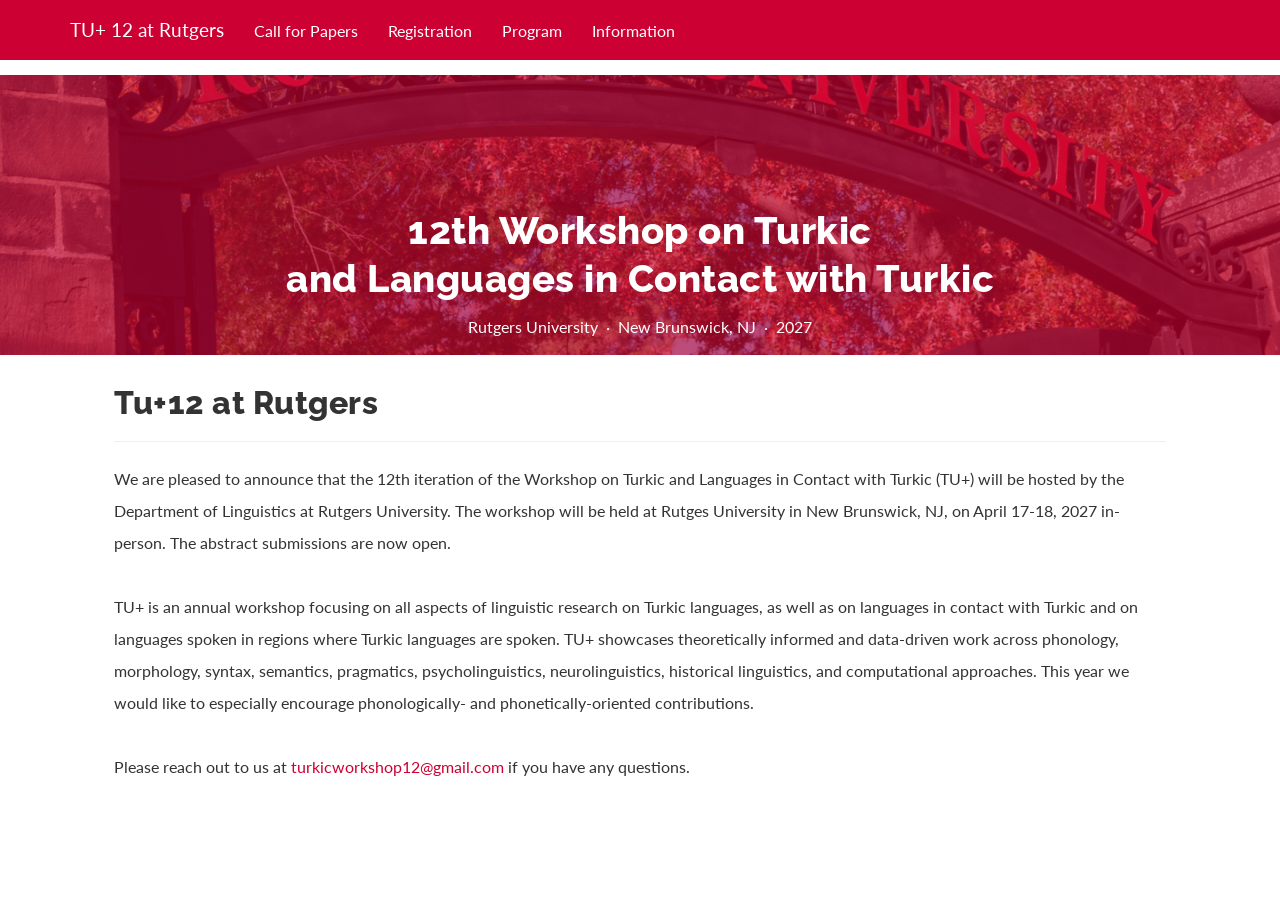
==== index.html @ 550dd897 "update" ====
<!DOCTYPE html>

<html>

<head>

<meta charset="utf-8" />
<meta name="generator" content="pandoc" />
<meta http-equiv="X-UA-Compatible" content="IE=EDGE" />




<title>Tu+12 at Rutgers</title>

<script src="site_libs/header-attrs-2.30/header-attrs.js"></script>
<script src="site_libs/jquery-3.6.0/jquery-3.6.0.min.js"></script>
<meta name="viewport" content="width=device-width, initial-scale=1" />
<link href="site_libs/bootstrap-3.3.5/css/flatly.min.css" rel="stylesheet" />
<script src="site_libs/bootstrap-3.3.5/js/bootstrap.min.js"></script>
<script src="site_libs/bootstrap-3.3.5/shim/html5shiv.min.js"></script>
<script src="site_libs/bootstrap-3.3.5/shim/respond.min.js"></script>
<style>h1 {font-size: 34px;}
       h1.title {font-size: 38px;}
       h2 {font-size: 30px;}
       h3 {font-size: 24px;}
       h4 {font-size: 18px;}
       h5 {font-size: 16px;}
       h6 {font-size: 12px;}
       code {color: inherit; background-color: rgba(0, 0, 0, 0.04);}
       pre:not([class]) { background-color: white }</style>
<script src="site_libs/navigation-1.1/tabsets.js"></script>
<link href="site_libs/highlightjs-9.12.0/default.css" rel="stylesheet" />
<script src="site_libs/highlightjs-9.12.0/highlight.js"></script>

<style type="text/css">
  code{white-space: pre-wrap;}
  span.smallcaps{font-variant: small-caps;}
  span.underline{text-decoration: underline;}
  div.column{display: inline-block; vertical-align: top; width: 50%;}
  div.hanging-indent{margin-left: 1.5em; text-indent: -1.5em;}
  ul.task-list{list-style: none;}
    </style>

<style type="text/css">code{white-space: pre;}</style>
<script type="text/javascript">
if (window.hljs) {
  hljs.configure({languages: []});
  hljs.initHighlightingOnLoad();
  if (document.readyState && document.readyState === "complete") {
    window.setTimeout(function() { hljs.initHighlighting(); }, 0);
  }
}
</script>






<link rel="stylesheet" href="style.css" type="text/css" />



<style type = "text/css">
.main-container {
  max-width: 940px;
  margin-left: auto;
  margin-right: auto;
}
img {
  max-width:100%;
}
.tabbed-pane {
  padding-top: 12px;
}
.html-widget {
  margin-bottom: 20px;
}
button.code-folding-btn:focus {
  outline: none;
}
summary {
  display: list-item;
}
details > summary > p:only-child {
  display: inline;
}
pre code {
  padding: 0;
}
</style>


<style type="text/css">
.dropdown-submenu {
  position: relative;
}
.dropdown-submenu>.dropdown-menu {
  top: 0;
  left: 100%;
  margin-top: -6px;
  margin-left: -1px;
  border-radius: 0 6px 6px 6px;
}
.dropdown-submenu:hover>.dropdown-menu {
  display: block;
}
.dropdown-submenu>a:after {
  display: block;
  content: " ";
  float: right;
  width: 0;
  height: 0;
  border-color: transparent;
  border-style: solid;
  border-width: 5px 0 5px 5px;
  border-left-color: #cccccc;
  margin-top: 5px;
  margin-right: -10px;
}
.dropdown-submenu:hover>a:after {
  border-left-color: #adb5bd;
}
.dropdown-submenu.pull-left {
  float: none;
}
.dropdown-submenu.pull-left>.dropdown-menu {
  left: -100%;
  margin-left: 10px;
  border-radius: 6px 0 6px 6px;
}
</style>

<script type="text/javascript">
// manage active state of menu based on current page
$(document).ready(function () {
  // active menu anchor
  href = window.location.pathname
  href = href.substr(href.lastIndexOf('/') + 1)
  if (href === "")
    href = "index.html";
  var menuAnchor = $('a[href="' + href + '"]');

  // mark the anchor link active (and if it's in a dropdown, also mark that active)
  var dropdown = menuAnchor.closest('li.dropdown');
  if (window.bootstrap) { // Bootstrap 4+
    menuAnchor.addClass('active');
    dropdown.find('> .dropdown-toggle').addClass('active');
  } else { // Bootstrap 3
    menuAnchor.parent().addClass('active');
    dropdown.addClass('active');
  }

  // Navbar adjustments
  var navHeight = $(".navbar").first().height() + 15;
  var style = document.createElement('style');
  var pt = "padding-top: " + navHeight + "px; ";
  var mt = "margin-top: -" + navHeight + "px; ";
  var css = "";
  // offset scroll position for anchor links (for fixed navbar)
  for (var i = 1; i <= 6; i++) {
    css += ".section h" + i + "{ " + pt + mt + "}\n";
  }
  style.innerHTML = "body {" + pt + "padding-bottom: 40px; }\n" + css;
  document.head.appendChild(style);
});
</script>

<!-- tabsets -->

<style type="text/css">
.tabset-dropdown > .nav-tabs {
  display: inline-table;
  max-height: 500px;
  min-height: 44px;
  overflow-y: auto;
  border: 1px solid #ddd;
  border-radius: 4px;
}

.tabset-dropdown > .nav-tabs > li.active:before, .tabset-dropdown > .nav-tabs.nav-tabs-open:before {
  content: "\e259";
  font-family: 'Glyphicons Halflings';
  display: inline-block;
  padding: 10px;
  border-right: 1px solid #ddd;
}

.tabset-dropdown > .nav-tabs.nav-tabs-open > li.active:before {
  content: "\e258";
  font-family: 'Glyphicons Halflings';
  border: none;
}

.tabset-dropdown > .nav-tabs > li.active {
  display: block;
}

.tabset-dropdown > .nav-tabs > li > a,
.tabset-dropdown > .nav-tabs > li > a:focus,
.tabset-dropdown > .nav-tabs > li > a:hover {
  border: none;
  display: inline-block;
  border-radius: 4px;
  background-color: transparent;
}

.tabset-dropdown > .nav-tabs.nav-tabs-open > li {
  display: block;
  float: none;
}

.tabset-dropdown > .nav-tabs > li {
  display: none;
}
</style>

<!-- code folding -->




</head>

<body>


<div class="container-fluid main-container">




<div class="navbar navbar-default  navbar-fixed-top" role="navigation">
  <div class="container">
    <div class="navbar-header">
      <button type="button" class="navbar-toggle collapsed" data-toggle="collapse" data-bs-toggle="collapse" data-target="#navbar" data-bs-target="#navbar">
        <span class="icon-bar"></span>
        <span class="icon-bar"></span>
        <span class="icon-bar"></span>
      </button>
      <a class="navbar-brand" href="index.html">TU+ 12 at Rutgers</a>
    </div>
    <div id="navbar" class="navbar-collapse collapse">
      <ul class="nav navbar-nav">
        <li>
  <a href="callforpapers.html">Call for Papers</a>
</li>
<li>
  <a href="registration.html">Registration</a>
</li>
<li>
  <a href="program.html">Program</a>
</li>
<li>
  <a href="information.html">Information</a>
</li>
      </ul>
      <ul class="nav navbar-nav navbar-right">
        
      </ul>
    </div><!--/.nav-collapse -->
  </div><!--/.container -->
</div><!--/.navbar -->
<header class="site-banner" role="banner">
  <h1>12th Workshop on Turkic<br>and Languages in Contact with Turkic</h1>
  <p>Rutgers University &nbsp;·&nbsp; New Brunswick, NJ &nbsp;·&nbsp; 2027</p>
</header>

<div id="header">



<h1 class="title toc-ignore">Tu+12 at Rutgers</h1>

</div>


<hr />
<p>We are pleased to announce that the 12th iteration of the Workshop on
Turkic and Languages in Contact with Turkic (TU+) will be hosted by the
Department of Linguistics at Rutgers University. The workshop will be
held at Rutges University in New Brunswick, NJ, on April 17-18, 2027
in-person. The abstract submissions are now open.<br><br> TU+ is an
annual workshop focusing on all aspects of linguistic research on Turkic
languages, as well as on languages in contact with Turkic and on
languages spoken in regions where Turkic languages are spoken. TU+
showcases theoretically informed and data-driven work across phonology,
morphology, syntax, semantics, pragmatics, psycholinguistics,
neurolinguistics, historical linguistics, and computational approaches.
This year we would like to especially encourage phonologically- and
phonetically-oriented contributions.<br><br> Please reach out to us at
<a
href="mailto:turkicworkshop12@gmail.com">turkicworkshop12@gmail.com</a>
if you have any questions.<br></p>




</div>

<script>

// add bootstrap table styles to pandoc tables
function bootstrapStylePandocTables() {
  $('tr.odd').parent('tbody').parent('table').addClass('table table-condensed');
}
$(document).ready(function () {
  bootstrapStylePandocTables();
});


</script>

<!-- tabsets -->

<script>
$(document).ready(function () {
  window.buildTabsets("TOC");
});

$(document).ready(function () {
  $('.tabset-dropdown > .nav-tabs > li').click(function () {
    $(this).parent().toggleClass('nav-tabs-open');
  });
});
</script>

<!-- code folding -->


<!-- dynamically load mathjax for compatibility with self-contained -->
<script>
  (function () {
    var script = document.createElement("script");
    script.type = "text/javascript";
    script.src  = "https://mathjax.rstudio.com/latest/MathJax.js?config=TeX-AMS-MML_HTMLorMML";
    document.getElementsByTagName("head")[0].appendChild(script);
  })();
</script>

</body>
</html>
---- site_libs/bootstrap-3.3.5/css/flatly.min.css ----
@font-face {
  font-family: 'Lato';
  font-style: normal;
  font-weight: 400;
  src: url(fonts/Lato.ttf) format('truetype');
}
@font-face {
  font-family: 'Lato';
  font-style: normal;
  font-weight: 700;
  src: url(fonts/LatoBold.ttf) format('truetype');
}
@font-face {
  font-family: 'Lato';
  font-style: italic;
  font-weight: 400;
  src: url(fonts/LatoItalic.ttf) format('truetype');
}

/*!
 * bootswatch v3.3.6
 * Homepage: http://bootswatch.com
 * Copyright 2012-2015 Thomas Park
 * Licensed under MIT
 * Based on Bootstrap
*//*!
 * Bootstrap v3.3.6 (http://getbootstrap.com)
 * Copyright 2011-2015 Twitter, Inc.
 * Licensed under MIT (https://github.com/twbs/bootstrap/blob/master/LICENSE)
 *//*! normalize.css v3.0.3 | MIT License | github.com/necolas/normalize.css */html{font-family:sans-serif;-ms-text-size-adjust:100%;-webkit-text-size-adjust:100%}body{margin:0}article,aside,details,figcaption,figure,footer,header,hgroup,main,menu,nav,section,summary{display:block}audio,canvas,progress,video{display:inline-block;vertical-align:baseline}audio:not([controls]){display:none;height:0}[hidden],template{display:none}a{background-color:transparent}a:active,a:hover{outline:0}abbr[title]{border-bottom:1px dotted}b,strong{font-weight:bold}dfn{font-style:italic}h1{font-size:2em;margin:0.67em 0}mark{background:#ff0;color:#000}small{font-size:80%}sub,sup{font-size:75%;line-height:0;position:relative;vertical-align:baseline}sup{top:-0.5em}sub{bottom:-0.25em}img{border:0}svg:not(:root){overflow:hidden}figure{margin:1em 40px}hr{-webkit-box-sizing:content-box;-moz-box-sizing:content-box;box-sizing:content-box;height:0}pre{overflow:auto}code,kbd,pre,samp{font-family:monospace, monospace;font-size:1em}button,input,optgroup,select,textarea{color:inherit;font:inherit;margin:0}button{overflow:visible}button,select{text-transform:none}button,html input[type="button"],input[type="reset"],input[type="submit"]{-webkit-appearance:button;cursor:pointer}button[disabled],html input[disabled]{cursor:default}button::-moz-focus-inner,input::-moz-focus-inner{border:0;padding:0}input{line-height:normal}input[type="checkbox"],input[type="radio"]{-webkit-box-sizing:border-box;-moz-box-sizing:border-box;box-sizing:border-box;padding:0}input[type="number"]::-webkit-inner-spin-button,input[type="number"]::-webkit-outer-spin-button{height:auto}input[type="search"]{-webkit-appearance:textfield;-webkit-box-sizing:content-box;-moz-box-sizing:content-box;box-sizing:content-box}input[type="search"]::-webkit-search-cancel-button,input[type="search"]::-webkit-search-decoration{-webkit-appearance:none}fieldset{border:1px solid #c0c0c0;margin:0 2px;padding:0.35em 0.625em 0.75em}legend{border:0;padding:0}textarea{overflow:auto}optgroup{font-weight:bold}table{border-collapse:collapse;border-spacing:0}td,th{padding:0}/*! Source: https://github.com/h5bp/html5-boilerplate/blob/master/src/css/main.css */@media print{*,*:before,*:after{background:transparent !important;color:#000 !important;-webkit-box-shadow:none !important;box-shadow:none !important;text-shadow:none !important}a,a:visited{text-decoration:underline}a[href]:after{content:" (" attr(href) ")"}abbr[title]:after{content:" (" attr(title) ")"}a[href^="#"]:after,a[href^="javascript:"]:after{content:""}pre,blockquote{border:1px solid #999;page-break-inside:avoid}thead{display:table-header-group}tr,img{page-break-inside:avoid}img{max-width:100% !important}p,h2,h3{orphans:3;widows:3}h2,h3{page-break-after:avoid}.navbar{display:none}.btn>.caret,.dropup>.btn>.caret{border-top-color:#000 !important}.label{border:1px solid #000}.table{border-collapse:collapse !important}.table td,.table th{background-color:#fff !important}.table-bordered th,.table-bordered td{border:1px solid #ddd !important}}@font-face{font-family:'Glyphicons Halflings';src:url('../fonts/glyphicons-halflings-regular.eot');src:url('../fonts/glyphicons-halflings-regular.eot?#iefix') format('embedded-opentype'),url('../fonts/glyphicons-halflings-regular.woff') format('woff'),url('../fonts/glyphicons-halflings-regular.ttf') format('truetype'),url('../fonts/glyphicons-halflings-regular.svg#glyphicons_halflingsregular') format('svg')}.glyphicon{position:relative;top:1px;display:inline-block;font-family:'Glyphicons Halflings';font-style:normal;font-weight:normal;line-height:1;-webkit-font-smoothing:antialiased;-moz-osx-font-smoothing:grayscale}.glyphicon-asterisk:before{content:"\002a"}.glyphicon-plus:before{content:"\002b"}.glyphicon-euro:before,.glyphicon-eur:before{content:"\20ac"}.glyphicon-minus:before{content:"\2212"}.glyphicon-cloud:before{content:"\2601"}.glyphicon-envelope:before{content:"\2709"}.glyphicon-pencil:before{content:"\270f"}.glyphicon-glass:before{content:"\e001"}.glyphicon-music:before{content:"\e002"}.glyphicon-search:before{content:"\e003"}.glyphicon-heart:before{content:"\e005"}.glyphicon-star:before{content:"\e006"}.glyphicon-star-empty:before{content:"\e007"}.glyphicon-user:before{content:"\e008"}.glyphicon-film:before{content:"\e009"}.glyphicon-th-large:before{content:"\e010"}.glyphicon-th:before{content:"\e011"}.glyphicon-th-list:before{content:"\e012"}.glyphicon-ok:before{content:"\e013"}.glyphicon-remove:before{content:"\e014"}.glyphicon-zoom-in:before{content:"\e015"}.glyphicon-zoom-out:before{content:"\e016"}.glyphicon-off:before{content:"\e017"}.glyphicon-signal:before{content:"\e018"}.glyphicon-cog:before{content:"\e019"}.glyphicon-trash:before{content:"\e020"}.glyphicon-home:before{content:"\e021"}.glyphicon-file:before{content:"\e022"}.glyphicon-time:before{content:"\e023"}.glyphicon-road:before{content:"\e024"}.glyphicon-download-alt:before{content:"\e025"}.glyphicon-download:before{content:"\e026"}.glyphicon-upload:before{content:"\e027"}.glyphicon-inbox:before{content:"\e028"}.glyphicon-play-circle:before{content:"\e029"}.glyphicon-repeat:before{content:"\e030"}.glyphicon-refresh:before{content:"\e031"}.glyphicon-list-alt:before{content:"\e032"}.glyphicon-lock:before{content:"\e033"}.glyphicon-flag:before{content:"\e034"}.glyphicon-headphones:before{content:"\e035"}.glyphicon-volume-off:before{content:"\e036"}.glyphicon-volume-down:before{content:"\e037"}.glyphicon-volume-up:before{content:"\e038"}.glyphicon-qrcode:before{content:"\e039"}.glyphicon-barcode:before{content:"\e040"}.glyphicon-tag:before{content:"\e041"}.glyphicon-tags:before{content:"\e042"}.glyphicon-book:before{content:"\e043"}.glyphicon-bookmark:before{content:"\e044"}.glyphicon-print:before{content:"\e045"}.glyphicon-camera:before{content:"\e046"}.glyphicon-font:before{content:"\e047"}.glyphicon-bold:before{content:"\e048"}.glyphicon-italic:before{content:"\e049"}.glyphicon-text-height:before{content:"\e050"}.glyphicon-text-width:before{content:"\e051"}.glyphicon-align-left:before{content:"\e052"}.glyphicon-align-center:before{content:"\e053"}.glyphicon-align-right:before{content:"\e054"}.glyphicon-align-justify:before{content:"\e055"}.glyphicon-list:before{content:"\e056"}.glyphicon-indent-left:before{content:"\e057"}.glyphicon-indent-right:before{content:"\e058"}.glyphicon-facetime-video:before{content:"\e059"}.glyphicon-picture:before{content:"\e060"}.glyphicon-map-marker:before{content:"\e062"}.glyphicon-adjust:before{content:"\e063"}.glyphicon-tint:before{content:"\e064"}.glyphicon-edit:before{content:"\e065"}.glyphicon-share:before{content:"\e066"}.glyphicon-check:before{content:"\e067"}.glyphicon-move:before{content:"\e068"}.glyphicon-step-backward:before{content:"\e069"}.glyphicon-fast-backward:before{content:"\e070"}.glyphicon-backward:before{content:"\e071"}.glyphicon-play:before{content:"\e072"}.glyphicon-pause:before{content:"\e073"}.glyphicon-stop:before{content:"\e074"}.glyphicon-forward:before{content:"\e075"}.glyphicon-fast-forward:before{content:"\e076"}.glyphicon-step-forward:before{content:"\e077"}.glyphicon-eject:before{content:"\e078"}.glyphicon-chevron-left:before{content:"\e079"}.glyphicon-chevron-right:before{content:"\e080"}.glyphicon-plus-sign:before{content:"\e081"}.glyphicon-minus-sign:before{content:"\e082"}.glyphicon-remove-sign:before{content:"\e083"}.glyphicon-ok-sign:before{content:"\e084"}.glyphicon-question-sign:before{content:"\e085"}.glyphicon-info-sign:before{content:"\e086"}.glyphicon-screenshot:before{content:"\e087"}.glyphicon-remove-circle:before{content:"\e088"}.glyphicon-ok-circle:before{content:"\e089"}.glyphicon-ban-circle:before{content:"\e090"}.glyphicon-arrow-left:before{content:"\e091"}.glyphicon-arrow-right:before{content:"\e092"}.glyphicon-arrow-up:before{content:"\e093"}.glyphicon-arrow-down:before{content:"\e094"}.glyphicon-share-alt:before{content:"\e095"}.glyphicon-resize-full:before{content:"\e096"}.glyphicon-resize-small:before{content:"\e097"}.glyphicon-exclamation-sign:before{content:"\e101"}.glyphicon-gift:before{content:"\e102"}.glyphicon-leaf:before{content:"\e103"}.glyphicon-fire:before{content:"\e104"}.glyphicon-eye-open:before{content:"\e105"}.glyphicon-eye-close:before{content:"\e106"}.glyphicon-warning-sign:before{content:"\e107"}.glyphicon-plane:before{content:"\e108"}.glyphicon-calendar:before{content:"\e109"}.glyphicon-random:before{content:"\e110"}.glyphicon-comment:before{content:"\e111"}.glyphicon-magnet:before{content:"\e112"}.glyphicon-chevron-up:before{content:"\e113"}.glyphicon-chevron-down:before{content:"\e114"}.glyphicon-retweet:before{content:"\e115"}.glyphicon-shopping-cart:before{content:"\e116"}.glyphicon-folder-close:before{content:"\e117"}.glyphicon-folder-open:before{content:"\e118"}.glyphicon-resize-vertical:before{content:"\e119"}.glyphicon-resize-horizontal:before{content:"\e120"}.glyphicon-hdd:before{content:"\e121"}.glyphicon-bullhorn:before{content:"\e122"}.glyphicon-bell:before{content:"\e123"}.glyphicon-certificate:before{content:"\e124"}.glyphicon-thumbs-up:before{content:"\e125"}.glyphicon-thumbs-down:before{content:"\e126"}.glyphicon-hand-right:before{content:"\e127"}.glyphicon-hand-left:before{content:"\e128"}.glyphicon-hand-up:before{content:"\e129"}.glyphicon-hand-down:before{content:"\e130"}.glyphicon-circle-arrow-right:before{content:"\e131"}.glyphicon-circle-arrow-left:before{content:"\e132"}.glyphicon-circle-arrow-up:before{content:"\e133"}.glyphicon-circle-arrow-down:before{content:"\e134"}.glyphicon-globe:before{content:"\e135"}.glyphicon-wrench:before{content:"\e136"}.glyphicon-tasks:before{content:"\e137"}.glyphicon-filter:before{content:"\e138"}.glyphicon-briefcase:before{content:"\e139"}.glyphicon-fullscreen:before{content:"\e140"}.glyphicon-dashboard:before{content:"\e141"}.glyphicon-paperclip:before{content:"\e142"}.glyphicon-heart-empty:before{content:"\e143"}.glyphicon-link:before{content:"\e144"}.glyphicon-phone:before{content:"\e145"}.glyphicon-pushpin:before{content:"\e146"}.glyphicon-usd:before{content:"\e148"}.glyphicon-gbp:before{content:"\e149"}.glyphicon-sort:before{content:"\e150"}.glyphicon-sort-by-alphabet:before{content:"\e151"}.glyphicon-sort-by-alphabet-alt:before{content:"\e152"}.glyphicon-sort-by-order:before{content:"\e153"}.glyphicon-sort-by-order-alt:before{content:"\e154"}.glyphicon-sort-by-attributes:before{content:"\e155"}.glyphicon-sort-by-attributes-alt:before{content:"\e156"}.glyphicon-unchecked:before{content:"\e157"}.glyphicon-expand:before{content:"\e158"}.glyphicon-collapse-down:before{content:"\e159"}.glyphicon-collapse-up:before{content:"\e160"}.glyphicon-log-in:before{content:"\e161"}.glyphicon-flash:before{content:"\e162"}.glyphicon-log-out:before{content:"\e163"}.glyphicon-new-window:before{content:"\e164"}.glyphicon-record:before{content:"\e165"}.glyphicon-save:before{content:"\e166"}.glyphicon-open:before{content:"\e167"}.glyphicon-saved:before{content:"\e168"}.glyphicon-import:before{content:"\e169"}.glyphicon-export:before{content:"\e170"}.glyphicon-send:before{content:"\e171"}.glyphicon-floppy-disk:before{content:"\e172"}.glyphicon-floppy-saved:before{content:"\e173"}.glyphicon-floppy-remove:before{content:"\e174"}.glyphicon-floppy-save:before{content:"\e175"}.glyphicon-floppy-open:before{content:"\e176"}.glyphicon-credit-card:before{content:"\e177"}.glyphicon-transfer:before{content:"\e178"}.glyphicon-cutlery:before{content:"\e179"}.glyphicon-header:before{content:"\e180"}.glyphicon-compressed:before{content:"\e181"}.glyphicon-earphone:before{content:"\e182"}.glyphicon-phone-alt:before{content:"\e183"}.glyphicon-tower:before{content:"\e184"}.glyphicon-stats:before{content:"\e185"}.glyphicon-sd-video:before{content:"\e186"}.glyphicon-hd-video:before{content:"\e187"}.glyphicon-subtitles:before{content:"\e188"}.glyphicon-sound-stereo:before{content:"\e189"}.glyphicon-sound-dolby:before{content:"\e190"}.glyphicon-sound-5-1:before{content:"\e191"}.glyphicon-sound-6-1:before{content:"\e192"}.glyphicon-sound-7-1:before{content:"\e193"}.glyphicon-copyright-mark:before{content:"\e194"}.glyphicon-registration-mark:before{content:"\e195"}.glyphicon-cloud-download:before{content:"\e197"}.glyphicon-cloud-upload:before{content:"\e198"}.glyphicon-tree-conifer:before{content:"\e199"}.glyphicon-tree-deciduous:before{content:"\e200"}.glyphicon-cd:before{content:"\e201"}.glyphicon-save-file:before{content:"\e202"}.glyphicon-open-file:before{content:"\e203"}.glyphicon-level-up:before{content:"\e204"}.glyphicon-copy:before{content:"\e205"}.glyphicon-paste:before{content:"\e206"}.glyphicon-alert:before{content:"\e209"}.glyphicon-equalizer:before{content:"\e210"}.glyphicon-king:before{content:"\e211"}.glyphicon-queen:before{content:"\e212"}.glyphicon-pawn:before{content:"\e213"}.glyphicon-bishop:before{content:"\e214"}.glyphicon-knight:before{content:"\e215"}.glyphicon-baby-formula:before{content:"\e216"}.glyphicon-tent:before{content:"\26fa"}.glyphicon-blackboard:before{content:"\e218"}.glyphicon-bed:before{content:"\e219"}.glyphicon-apple:before{content:"\f8ff"}.glyphicon-erase:before{content:"\e221"}.glyphicon-hourglass:before{content:"\231b"}.glyphicon-lamp:before{content:"\e223"}.glyphicon-duplicate:before{content:"\e224"}.glyphicon-piggy-bank:before{content:"\e225"}.glyphicon-scissors:before{content:"\e226"}.glyphicon-bitcoin:before{content:"\e227"}.glyphicon-btc:before{content:"\e227"}.glyphicon-xbt:before{content:"\e227"}.glyphicon-yen:before{content:"\00a5"}.glyphicon-jpy:before{content:"\00a5"}.glyphicon-ruble:before{content:"\20bd"}.glyphicon-rub:before{content:"\20bd"}.glyphicon-scale:before{content:"\e230"}.glyphicon-ice-lolly:before{content:"\e231"}.glyphicon-ice-lolly-tasted:before{content:"\e232"}.glyphicon-education:before{content:"\e233"}.glyphicon-option-horizontal:before{content:"\e234"}.glyphicon-option-vertical:before{content:"\e235"}.glyphicon-menu-hamburger:before{content:"\e236"}.glyphicon-modal-window:before{content:"\e237"}.glyphicon-oil:before{content:"\e238"}.glyphicon-grain:before{content:"\e239"}.glyphicon-sunglasses:before{content:"\e240"}.glyphicon-text-size:before{content:"\e241"}.glyphicon-text-color:before{content:"\e242"}.glyphicon-text-background:before{content:"\e243"}.glyphicon-object-align-top:before{content:"\e244"}.glyphicon-object-align-bottom:before{content:"\e245"}.glyphicon-object-align-horizontal:before{content:"\e246"}.glyphicon-object-align-left:before{content:"\e247"}.glyphicon-object-align-vertical:before{content:"\e248"}.glyphicon-object-align-right:before{content:"\e249"}.glyphicon-triangle-right:before{content:"\e250"}.glyphicon-triangle-left:before{content:"\e251"}.glyphicon-triangle-bottom:before{content:"\e252"}.glyphicon-triangle-top:before{content:"\e253"}.glyphicon-console:before{content:"\e254"}.glyphicon-superscript:before{content:"\e255"}.glyphicon-subscript:before{content:"\e256"}.glyphicon-menu-left:before{content:"\e257"}.glyphicon-menu-right:before{content:"\e258"}.glyphicon-menu-down:before{content:"\e259"}.glyphicon-menu-up:before{content:"\e260"}*{-webkit-box-sizing:border-box;-moz-box-sizing:border-box;box-sizing:border-box}*:before,*:after{-webkit-box-sizing:border-box;-moz-box-sizing:border-box;box-sizing:border-box}html{font-size:10px;-webkit-tap-highlight-color:rgba(0,0,0,0)}body{font-family:"Lato","Helvetica Neue",Helvetica,Arial,sans-serif;font-size:15px;line-height:1.42857143;color:#2c3e50;background-color:#ffffff}input,button,select,textarea{font-family:inherit;font-size:inherit;line-height:inherit}a{color:#18bc9c;text-decoration:none}a:hover,a:focus{color:#18bc9c;text-decoration:underline}a:focus{outline:thin dotted;outline:5px auto -webkit-focus-ring-color;outline-offset:-2px}figure{margin:0}img{vertical-align:middle}.img-responsive,.thumbnail>img,.thumbnail a>img,.carousel-inner>.item>img,.carousel-inner>.item>a>img{display:block;max-width:100%;height:auto}.img-rounded{border-radius:6px}.img-thumbnail{padding:4px;line-height:1.42857143;background-color:#ffffff;border:1px solid #ecf0f1;border-radius:4px;-webkit-transition:all .2s ease-in-out;-o-transition:all .2s ease-in-out;transition:all .2s ease-in-out;display:inline-block;max-width:100%;height:auto}.img-circle{border-radius:50%}hr{margin-top:21px;margin-bottom:21px;border:0;border-top:1px solid #ecf0f1}.sr-only{position:absolute;width:1px;height:1px;margin:-1px;padding:0;overflow:hidden;clip:rect(0, 0, 0, 0);border:0}.sr-only-focusable:active,.sr-only-focusable:focus{position:static;width:auto;height:auto;margin:0;overflow:visible;clip:auto}[role="button"]{cursor:pointer}h1,h2,h3,h4,h5,h6,.h1,.h2,.h3,.h4,.h5,.h6{font-family:"Lato","Helvetica Neue",Helvetica,Arial,sans-serif;font-weight:400;line-height:1.1;color:inherit}h1 small,h2 small,h3 small,h4 small,h5 small,h6 small,.h1 small,.h2 small,.h3 small,.h4 small,.h5 small,.h6 small,h1 .small,h2 .small,h3 .small,h4 .small,h5 .small,h6 .small,.h1 .small,.h2 .small,.h3 .small,.h4 .small,.h5 .small,.h6 .small{font-weight:normal;line-height:1;color:#b4bcc2}h1,.h1,h2,.h2,h3,.h3{margin-top:21px;margin-bottom:10.5px}h1 small,.h1 small,h2 small,.h2 small,h3 small,.h3 small,h1 .small,.h1 .small,h2 .small,.h2 .small,h3 .small,.h3 .small{font-size:65%}h4,.h4,h5,.h5,h6,.h6{margin-top:10.5px;margin-bottom:10.5px}h4 small,.h4 small,h5 small,.h5 small,h6 small,.h6 small,h4 .small,.h4 .small,h5 .small,.h5 .small,h6 .small,.h6 .small{font-size:75%}h1,.h1{font-size:39px}h2,.h2{font-size:32px}h3,.h3{font-size:26px}h4,.h4{font-size:19px}h5,.h5{font-size:15px}h6,.h6{font-size:13px}p{margin:0 0 10.5px}.lead{margin-bottom:21px;font-size:17px;font-weight:300;line-height:1.4}@media (min-width:768px){.lead{font-size:22.5px}}small,.small{font-size:86%}mark,.mark{background-color:#f39c12;padding:.2em}.text-left{text-align:left}.text-right{text-align:right}.text-center{text-align:center}.text-justify{text-align:justify}.text-nowrap{white-space:nowrap}.text-lowercase{text-transform:lowercase}.text-uppercase{text-transform:uppercase}.text-capitalize{text-transform:capitalize}.text-muted{color:#b4bcc2}.text-primary{color:#2c3e50}a.text-primary:hover,a.text-primary:focus{color:#1a242f}.text-success{color:#ffffff}a.text-success:hover,a.text-success:focus{color:#e6e6e6}.text-info{color:#ffffff}a.text-info:hover,a.text-info:focus{color:#e6e6e6}.text-warning{color:#ffffff}a.text-warning:hover,a.text-warning:focus{color:#e6e6e6}.text-danger{color:#ffffff}a.text-danger:hover,a.text-danger:focus{color:#e6e6e6}.bg-primary{color:#fff;background-color:#2c3e50}a.bg-primary:hover,a.bg-primary:focus{background-color:#1a242f}.bg-success{background-color:#18bc9c}a.bg-success:hover,a.bg-success:focus{background-color:#128f76}.bg-info{background-color:#3498db}a.bg-info:hover,a.bg-info:focus{background-color:#217dbb}.bg-warning{background-color:#f39c12}a.bg-warning:hover,a.bg-warning:focus{background-color:#c87f0a}.bg-danger{background-color:#e74c3c}a.bg-danger:hover,a.bg-danger:focus{background-color:#d62c1a}.page-header{padding-bottom:9.5px;margin:42px 0 21px;border-bottom:1px solid transparent}ul,ol{margin-top:0;margin-bottom:10.5px}ul ul,ol ul,ul ol,ol ol{margin-bottom:0}.list-unstyled{padding-left:0;list-style:none}.list-inline{padding-left:0;list-style:none;margin-left:-5px}.list-inline>li{display:inline-block;padding-left:5px;padding-right:5px}dl{margin-top:0;margin-bottom:21px}dt,dd{line-height:1.42857143}dt{font-weight:bold}dd{margin-left:0}@media (min-width:768px){.dl-horizontal dt{float:left;width:160px;clear:left;text-align:right;overflow:hidden;text-overflow:ellipsis;white-space:nowrap}.dl-horizontal dd{margin-left:180px}}abbr[title],abbr[data-original-title]{cursor:help;border-bottom:1px dotted #b4bcc2}.initialism{font-size:90%;text-transform:uppercase}blockquote{padding:10.5px 21px;margin:0 0 21px;font-size:18.75px;border-left:5px solid #ecf0f1}blockquote p:last-child,blockquote ul:last-child,blockquote ol:last-child{margin-bottom:0}blockquote footer,blockquote small,blockquote .small{display:block;font-size:80%;line-height:1.42857143;color:#b4bcc2}blockquote footer:before,blockquote small:before,blockquote .small:before{content:'\2014 \00A0'}.blockquote-reverse,blockquote.pull-right{padding-right:15px;padding-left:0;border-right:5px solid #ecf0f1;border-left:0;text-align:right}.blockquote-reverse footer:before,blockquote.pull-right footer:before,.blockquote-reverse small:before,blockquote.pull-right small:before,.blockquote-reverse .small:before,blockquote.pull-right .small:before{content:''}.blockquote-reverse footer:after,blockquote.pull-right footer:after,.blockquote-reverse small:after,blockquote.pull-right small:after,.blockquote-reverse .small:after,blockquote.pull-right .small:after{content:'\00A0 \2014'}address{margin-bottom:21px;font-style:normal;line-height:1.42857143}code,kbd,pre,samp{font-family:monospace}code{padding:2px 4px;font-size:90%;color:#c7254e;background-color:#f9f2f4;border-radius:4px}kbd{padding:2px 4px;font-size:90%;color:#ffffff;background-color:#333333;border-radius:3px;-webkit-box-shadow:inset 0 -1px 0 rgba(0,0,0,0.25);box-shadow:inset 0 -1px 0 rgba(0,0,0,0.25)}kbd kbd{padding:0;font-size:100%;font-weight:bold;-webkit-box-shadow:none;box-shadow:none}pre{display:block;padding:10px;margin:0 0 10.5px;font-size:14px;line-height:1.42857143;word-break:break-all;word-wrap:break-word;color:#7b8a8b;background-color:#ecf0f1;border:1px solid #cccccc;border-radius:4px}pre code{padding:0;font-size:inherit;color:inherit;white-space:pre-wrap;background-color:transparent;border-radius:0}.pre-scrollable{max-height:340px;overflow-y:scroll}.container{margin-right:auto;margin-left:auto;padding-left:15px;padding-right:15px}@media (min-width:768px){.container{width:750px}}@media (min-width:992px){.container{width:970px}}@media (min-width:1200px){.container{width:1170px}}.container-fluid{margin-right:auto;margin-left:auto;padding-left:15px;padding-right:15px}.row{margin-left:-15px;margin-right:-15px}.col-xs-1,.col-sm-1,.col-md-1,.col-lg-1,.col-xs-2,.col-sm-2,.col-md-2,.col-lg-2,.col-xs-3,.col-sm-3,.col-md-3,.col-lg-3,.col-xs-4,.col-sm-4,.col-md-4,.col-lg-4,.col-xs-5,.col-sm-5,.col-md-5,.col-lg-5,.col-xs-6,.col-sm-6,.col-md-6,.col-lg-6,.col-xs-7,.col-sm-7,.col-md-7,.col-lg-7,.col-xs-8,.col-sm-8,.col-md-8,.col-lg-8,.col-xs-9,.col-sm-9,.col-md-9,.col-lg-9,.col-xs-10,.col-sm-10,.col-md-10,.col-lg-10,.col-xs-11,.col-sm-11,.col-md-11,.col-lg-11,.col-xs-12,.col-sm-12,.col-md-12,.col-lg-12{position:relative;min-height:1px;padding-left:15px;padding-right:15px}.col-xs-1,.col-xs-2,.col-xs-3,.col-xs-4,.col-xs-5,.col-xs-6,.col-xs-7,.col-xs-8,.col-xs-9,.col-xs-10,.col-xs-11,.col-xs-12{float:left}.col-xs-12{width:100%}.col-xs-11{width:91.66666667%}.col-xs-10{width:83.33333333%}.col-xs-9{width:75%}.col-xs-8{width:66.66666667%}.col-xs-7{width:58.33333333%}.col-xs-6{width:50%}.col-xs-5{width:41.66666667%}.col-xs-4{width:33.33333333%}.col-xs-3{width:25%}.col-xs-2{width:16.66666667%}.col-xs-1{width:8.33333333%}.col-xs-pull-12{right:100%}.col-xs-pull-11{right:91.66666667%}.col-xs-pull-10{right:83.33333333%}.col-xs-pull-9{right:75%}.col-xs-pull-8{right:66.66666667%}.col-xs-pull-7{right:58.33333333%}.col-xs-pull-6{right:50%}.col-xs-pull-5{right:41.66666667%}.col-xs-pull-4{right:33.33333333%}.col-xs-pull-3{right:25%}.col-xs-pull-2{right:16.66666667%}.col-xs-pull-1{right:8.33333333%}.col-xs-pull-0{right:auto}.col-xs-push-12{left:100%}.col-xs-push-11{left:91.66666667%}.col-xs-push-10{left:83.33333333%}.col-xs-push-9{left:75%}.col-xs-push-8{left:66.66666667%}.col-xs-push-7{left:58.33333333%}.col-xs-push-6{left:50%}.col-xs-push-5{left:41.66666667%}.col-xs-push-4{left:33.33333333%}.col-xs-push-3{left:25%}.col-xs-push-2{left:16.66666667%}.col-xs-push-1{left:8.33333333%}.col-xs-push-0{left:auto}.col-xs-offset-12{margin-left:100%}.col-xs-offset-11{margin-left:91.66666667%}.col-xs-offset-10{margin-left:83.33333333%}.col-xs-offset-9{margin-left:75%}.col-xs-offset-8{margin-left:66.66666667%}.col-xs-offset-7{margin-left:58.33333333%}.col-xs-offset-6{margin-left:50%}.col-xs-offset-5{margin-left:41.66666667%}.col-xs-offset-4{margin-left:33.33333333%}.col-xs-offset-3{margin-left:25%}.col-xs-offset-2{margin-left:16.66666667%}.col-xs-offset-1{margin-left:8.33333333%}.col-xs-offset-0{margin-left:0%}@media (min-width:768px){.col-sm-1,.col-sm-2,.col-sm-3,.col-sm-4,.col-sm-5,.col-sm-6,.col-sm-7,.col-sm-8,.col-sm-9,.col-sm-10,.col-sm-11,.col-sm-12{float:left}.col-sm-12{width:100%}.col-sm-11{width:91.66666667%}.col-sm-10{width:83.33333333%}.col-sm-9{width:75%}.col-sm-8{width:66.66666667%}.col-sm-7{width:58.33333333%}.col-sm-6{width:50%}.col-sm-5{width:41.66666667%}.col-sm-4{width:33.33333333%}.col-sm-3{width:25%}.col-sm-2{width:16.66666667%}.col-sm-1{width:8.33333333%}.col-sm-pull-12{right:100%}.col-sm-pull-11{right:91.66666667%}.col-sm-pull-10{right:83.33333333%}.col-sm-pull-9{right:75%}.col-sm-pull-8{right:66.66666667%}.col-sm-pull-7{right:58.33333333%}.col-sm-pull-6{right:50%}.col-sm-pull-5{right:41.66666667%}.col-sm-pull-4{right:33.33333333%}.col-sm-pull-3{right:25%}.col-sm-pull-2{right:16.66666667%}.col-sm-pull-1{right:8.33333333%}.col-sm-pull-0{right:auto}.col-sm-push-12{left:100%}.col-sm-push-11{left:91.66666667%}.col-sm-push-10{left:83.33333333%}.col-sm-push-9{left:75%}.col-sm-push-8{left:66.66666667%}.col-sm-push-7{left:58.33333333%}.col-sm-push-6{left:50%}.col-sm-push-5{left:41.66666667%}.col-sm-push-4{left:33.33333333%}.col-sm-push-3{left:25%}.col-sm-push-2{left:16.66666667%}.col-sm-push-1{left:8.33333333%}.col-sm-push-0{left:auto}.col-sm-offset-12{margin-left:100%}.col-sm-offset-11{margin-left:91.66666667%}.col-sm-offset-10{margin-left:83.33333333%}.col-sm-offset-9{margin-left:75%}.col-sm-offset-8{margin-left:66.66666667%}.col-sm-offset-7{margin-left:58.33333333%}.col-sm-offset-6{margin-left:50%}.col-sm-offset-5{margin-left:41.66666667%}.col-sm-offset-4{margin-left:33.33333333%}.col-sm-offset-3{margin-left:25%}.col-sm-offset-2{margin-left:16.66666667%}.col-sm-offset-1{margin-left:8.33333333%}.col-sm-offset-0{margin-left:0%}}@media (min-width:992px){.col-md-1,.col-md-2,.col-md-3,.col-md-4,.col-md-5,.col-md-6,.col-md-7,.col-md-8,.col-md-9,.col-md-10,.col-md-11,.col-md-12{float:left}.col-md-12{width:100%}.col-md-11{width:91.66666667%}.col-md-10{width:83.33333333%}.col-md-9{width:75%}.col-md-8{width:66.66666667%}.col-md-7{width:58.33333333%}.col-md-6{width:50%}.col-md-5{width:41.66666667%}.col-md-4{width:33.33333333%}.col-md-3{width:25%}.col-md-2{width:16.66666667%}.col-md-1{width:8.33333333%}.col-md-pull-12{right:100%}.col-md-pull-11{right:91.66666667%}.col-md-pull-10{right:83.33333333%}.col-md-pull-9{right:75%}.col-md-pull-8{right:66.66666667%}.col-md-pull-7{right:58.33333333%}.col-md-pull-6{right:50%}.col-md-pull-5{right:41.66666667%}.col-md-pull-4{right:33.33333333%}.col-md-pull-3{right:25%}.col-md-pull-2{right:16.66666667%}.col-md-pull-1{right:8.33333333%}.col-md-pull-0{right:auto}.col-md-push-12{left:100%}.col-md-push-11{left:91.66666667%}.col-md-push-10{left:83.33333333%}.col-md-push-9{left:75%}.col-md-push-8{left:66.66666667%}.col-md-push-7{left:58.33333333%}.col-md-push-6{left:50%}.col-md-push-5{left:41.66666667%}.col-md-push-4{left:33.33333333%}.col-md-push-3{left:25%}.col-md-push-2{left:16.66666667%}.col-md-push-1{left:8.33333333%}.col-md-push-0{left:auto}.col-md-offset-12{margin-left:100%}.col-md-offset-11{margin-left:91.66666667%}.col-md-offset-10{margin-left:83.33333333%}.col-md-offset-9{margin-left:75%}.col-md-offset-8{margin-left:66.66666667%}.col-md-offset-7{margin-left:58.33333333%}.col-md-offset-6{margin-left:50%}.col-md-offset-5{margin-left:41.66666667%}.col-md-offset-4{margin-left:33.33333333%}.col-md-offset-3{margin-left:25%}.col-md-offset-2{margin-left:16.66666667%}.col-md-offset-1{margin-left:8.33333333%}.col-md-offset-0{margin-left:0%}}@media (min-width:1200px){.col-lg-1,.col-lg-2,.col-lg-3,.col-lg-4,.col-lg-5,.col-lg-6,.col-lg-7,.col-lg-8,.col-lg-9,.col-lg-10,.col-lg-11,.col-lg-12{float:left}.col-lg-12{width:100%}.col-lg-11{width:91.66666667%}.col-lg-10{width:83.33333333%}.col-lg-9{width:75%}.col-lg-8{width:66.66666667%}.col-lg-7{width:58.33333333%}.col-lg-6{width:50%}.col-lg-5{width:41.66666667%}.col-lg-4{width:33.33333333%}.col-lg-3{width:25%}.col-lg-2{width:16.66666667%}.col-lg-1{width:8.33333333%}.col-lg-pull-12{right:100%}.col-lg-pull-11{right:91.66666667%}.col-lg-pull-10{right:83.33333333%}.col-lg-pull-9{right:75%}.col-lg-pull-8{right:66.66666667%}.col-lg-pull-7{right:58.33333333%}.col-lg-pull-6{right:50%}.col-lg-pull-5{right:41.66666667%}.col-lg-pull-4{right:33.33333333%}.col-lg-pull-3{right:25%}.col-lg-pull-2{right:16.66666667%}.col-lg-pull-1{right:8.33333333%}.col-lg-pull-0{right:auto}.col-lg-push-12{left:100%}.col-lg-push-11{left:91.66666667%}.col-lg-push-10{left:83.33333333%}.col-lg-push-9{left:75%}.col-lg-push-8{left:66.66666667%}.col-lg-push-7{left:58.33333333%}.col-lg-push-6{left:50%}.col-lg-push-5{left:41.66666667%}.col-lg-push-4{left:33.33333333%}.col-lg-push-3{left:25%}.col-lg-push-2{left:16.66666667%}.col-lg-push-1{left:8.33333333%}.col-lg-push-0{left:auto}.col-lg-offset-12{margin-left:100%}.col-lg-offset-11{margin-left:91.66666667%}.col-lg-offset-10{margin-left:83.33333333%}.col-lg-offset-9{margin-left:75%}.col-lg-offset-8{margin-left:66.66666667%}.col-lg-offset-7{margin-left:58.33333333%}.col-lg-offset-6{margin-left:50%}.col-lg-offset-5{margin-left:41.66666667%}.col-lg-offset-4{margin-left:33.33333333%}.col-lg-offset-3{margin-left:25%}.col-lg-offset-2{margin-left:16.66666667%}.col-lg-offset-1{margin-left:8.33333333%}.col-lg-offset-0{margin-left:0%}}table{background-color:transparent}caption{padding-top:8px;padding-bottom:8px;color:#b4bcc2;text-align:left}th{}.table{width:100%;max-width:100%;margin-bottom:21px}.table>thead>tr>th,.table>tbody>tr>th,.table>tfoot>tr>th,.table>thead>tr>td,.table>tbody>tr>td,.table>tfoot>tr>td{padding:8px;line-height:1.42857143;vertical-align:top;border-top:1px solid #ecf0f1}.table>thead>tr>th{vertical-align:bottom;border-bottom:2px solid #ecf0f1}.table>caption+thead>tr:first-child>th,.table>colgroup+thead>tr:first-child>th,.table>thead:first-child>tr:first-child>th,.table>caption+thead>tr:first-child>td,.table>colgroup+thead>tr:first-child>td,.table>thead:first-child>tr:first-child>td{border-top:0}.table>tbody+tbody{border-top:2px solid #ecf0f1}.table .table{background-color:#ffffff}.table-condensed>thead>tr>th,.table-condensed>tbody>tr>th,.table-condensed>tfoot>tr>th,.table-condensed>thead>tr>td,.table-condensed>tbody>tr>td,.table-condensed>tfoot>tr>td{padding:5px}.table-bordered{border:1px solid #ecf0f1}.table-bordered>thead>tr>th,.table-bordered>tbody>tr>th,.table-bordered>tfoot>tr>th,.table-bordered>thead>tr>td,.table-bordered>tbody>tr>td,.table-bordered>tfoot>tr>td{border:1px solid #ecf0f1}.table-bordered>thead>tr>th,.table-bordered>thead>tr>td{border-bottom-width:2px}.table-striped>tbody>tr:nth-of-type(odd){background-color:#f9f9f9}.table-hover>tbody>tr:hover{background-color:#ecf0f1}table col[class*="col-"]{position:static;float:none;display:table-column}table td[class*="col-"],table th[class*="col-"]{position:static;float:none;display:table-cell}.table>thead>tr>td.active,.table>tbody>tr>td.active,.table>tfoot>tr>td.active,.table>thead>tr>th.active,.table>tbody>tr>th.active,.table>tfoot>tr>th.active,.table>thead>tr.active>td,.table>tbody>tr.active>td,.table>tfoot>tr.active>td,.table>thead>tr.active>th,.table>tbody>tr.active>th,.table>tfoot>tr.active>th{background-color:#ecf0f1}.table-hover>tbody>tr>td.active:hover,.table-hover>tbody>tr>th.active:hover,.table-hover>tbody>tr.active:hover>td,.table-hover>tbody>tr:hover>.active,.table-hover>tbody>tr.active:hover>th{background-color:#dde4e6}.table>thead>tr>td.success,.table>tbody>tr>td.success,.table>tfoot>tr>td.success,.table>thead>tr>th.success,.table>tbody>tr>th.success,.table>tfoot>tr>th.success,.table>thead>tr.success>td,.table>tbody>tr.success>td,.table>tfoot>tr.success>td,.table>thead>tr.success>th,.table>tbody>tr.success>th,.table>tfoot>tr.success>th{background-color:#18bc9c}.table-hover>tbody>tr>td.success:hover,.table-hover>tbody>tr>th.success:hover,.table-hover>tbody>tr.success:hover>td,.table-hover>tbody>tr:hover>.success,.table-hover>tbody>tr.success:hover>th{background-color:#15a589}.table>thead>tr>td.info,.table>tbody>tr>td.info,.table>tfoot>tr>td.info,.table>thead>tr>th.info,.table>tbody>tr>th.info,.table>tfoot>tr>th.info,.table>thead>tr.info>td,.table>tbody>tr.info>td,.table>tfoot>tr.info>td,.table>thead>tr.info>th,.table>tbody>tr.info>th,.table>tfoot>tr.info>th{background-color:#3498db}.table-hover>tbody>tr>td.info:hover,.table-hover>tbody>tr>th.info:hover,.table-hover>tbody>tr.info:hover>td,.table-hover>tbody>tr:hover>.info,.table-hover>tbody>tr.info:hover>th{background-color:#258cd1}.table>thead>tr>td.warning,.table>tbody>tr>td.warning,.table>tfoot>tr>td.warning,.table>thead>tr>th.warning,.table>tbody>tr>th.warning,.table>tfoot>tr>th.warning,.table>thead>tr.warning>td,.table>tbody>tr.warning>td,.table>tfoot>tr.warning>td,.table>thead>tr.warning>th,.table>tbody>tr.warning>th,.table>tfoot>tr.warning>th{background-color:#f39c12}.table-hover>tbody>tr>td.warning:hover,.table-hover>tbody>tr>th.warning:hover,.table-hover>tbody>tr.warning:hover>td,.table-hover>tbody>tr:hover>.warning,.table-hover>tbody>tr.warning:hover>th{background-color:#e08e0b}.table>thead>tr>td.danger,.table>tbody>tr>td.danger,.table>tfoot>tr>td.danger,.table>thead>tr>th.danger,.table>tbody>tr>th.danger,.table>tfoot>tr>th.danger,.table>thead>tr.danger>td,.table>tbody>tr.danger>td,.table>tfoot>tr.danger>td,.table>thead>tr.danger>th,.table>tbody>tr.danger>th,.table>tfoot>tr.danger>th{background-color:#e74c3c}.table-hover>tbody>tr>td.danger:hover,.table-hover>tbody>tr>th.danger:hover,.table-hover>tbody>tr.danger:hover>td,.table-hover>tbody>tr:hover>.danger,.table-hover>tbody>tr.danger:hover>th{background-color:#e43725}.table-responsive{overflow-x:auto;min-height:0.01%}@media screen and (max-width:767px){.table-responsive{width:100%;margin-bottom:15.75px;overflow-y:hidden;-ms-overflow-style:-ms-autohiding-scrollbar;border:1px solid #ecf0f1}.table-responsive>.table{margin-bottom:0}.table-responsive>.table>thead>tr>th,.table-responsive>.table>tbody>tr>th,.table-responsive>.table>tfoot>tr>th,.table-responsive>.table>thead>tr>td,.table-responsive>.table>tbody>tr>td,.table-responsive>.table>tfoot>tr>td{white-space:nowrap}.table-responsive>.table-bordered{border:0}.table-responsive>.table-bordered>thead>tr>th:first-child,.table-responsive>.table-bordered>tbody>tr>th:first-child,.table-responsive>.table-bordered>tfoot>tr>th:first-child,.table-responsive>.table-bordered>thead>tr>td:first-child,.table-responsive>.table-bordered>tbody>tr>td:first-child,.table-responsive>.table-bordered>tfoot>tr>td:first-child{border-left:0}.table-responsive>.table-bordered>thead>tr>th:last-child,.table-responsive>.table-bordered>tbody>tr>th:last-child,.table-responsive>.table-bordered>tfoot>tr>th:last-child,.table-responsive>.table-bordered>thead>tr>td:last-child,.table-responsive>.table-bordered>tbody>tr>td:last-child,.table-responsive>.table-bordered>tfoot>tr>td:last-child{border-right:0}.table-responsive>.table-bordered>tbody>tr:last-child>th,.table-responsive>.table-bordered>tfoot>tr:last-child>th,.table-responsive>.table-bordered>tbody>tr:last-child>td,.table-responsive>.table-bordered>tfoot>tr:last-child>td{border-bottom:0}}fieldset{padding:0;margin:0;border:0;min-width:0}legend{display:block;width:100%;padding:0;margin-bottom:21px;font-size:22.5px;line-height:inherit;color:#2c3e50;border:0;border-bottom:1px solid transparent}label{display:inline-block;max-width:100%;margin-bottom:5px;font-weight:bold}input[type="search"]{-webkit-box-sizing:border-box;-moz-box-sizing:border-box;box-sizing:border-box}input[type="radio"],input[type="checkbox"]{margin:4px 0 0;margin-top:1px \9;line-height:normal}input[type="file"]{display:block}input[type="range"]{display:block;width:100%}select[multiple],select[size]{height:auto}input[type="file"]:focus,input[type="radio"]:focus,input[type="checkbox"]:focus{outline:thin dotted;outline:5px auto -webkit-focus-ring-color;outline-offset:-2px}output{display:block;padding-top:11px;font-size:15px;line-height:1.42857143;color:#2c3e50}.form-control{display:block;width:100%;height:45px;padding:10px 15px;font-size:15px;line-height:1.42857143;color:#2c3e50;background-color:#ffffff;background-image:none;border:1px solid #dce4ec;border-radius:4px;-webkit-box-shadow:inset 0 1px 1px rgba(0,0,0,0.075);box-shadow:inset 0 1px 1px rgba(0,0,0,0.075);-webkit-transition:border-color ease-in-out .15s,-webkit-box-shadow ease-in-out .15s;-o-transition:border-color ease-in-out .15s,box-shadow ease-in-out .15s;transition:border-color ease-in-out .15s,box-shadow ease-in-out .15s}.form-control:focus{border-color:#2c3e50;outline:0;-webkit-box-shadow:inset 0 1px 1px rgba(0,0,0,0.075),0 0 8px rgba(44,62,80,0.6);box-shadow:inset 0 1px 1px rgba(0,0,0,0.075),0 0 8px rgba(44,62,80,0.6)}.form-control::-moz-placeholder{color:#acb6c0;opacity:1}.form-control:-ms-input-placeholder{color:#acb6c0}.form-control::-webkit-input-placeholder{color:#acb6c0}.form-control::-ms-expand{border:0;background-color:transparent}.form-control[disabled],.form-control[readonly],fieldset[disabled] .form-control{background-color:#ecf0f1;opacity:1}.form-control[disabled],fieldset[disabled] .form-control{cursor:not-allowed}textarea.form-control{height:auto}input[type="search"]{-webkit-appearance:none}@media screen and (-webkit-min-device-pixel-ratio:0){input[type="date"].form-control,input[type="time"].form-control,input[type="datetime-local"].form-control,input[type="month"].form-control{line-height:45px}input[type="date"].input-sm,input[type="time"].input-sm,input[type="datetime-local"].input-sm,input[type="month"].input-sm,.input-group-sm input[type="date"],.input-group-sm input[type="time"],.input-group-sm input[type="datetime-local"],.input-group-sm input[type="month"]{line-height:35px}input[type="date"].input-lg,input[type="time"].input-lg,input[type="datetime-local"].input-lg,input[type="month"].input-lg,.input-group-lg input[type="date"],.input-group-lg input[type="time"],.input-group-lg input[type="datetime-local"],.input-group-lg input[type="month"]{line-height:66px}}.form-group{margin-bottom:15px}.radio,.checkbox{position:relative;display:block;margin-top:10px;margin-bottom:10px}.radio label,.checkbox label{min-height:21px;padding-left:20px;margin-bottom:0;font-weight:normal;cursor:pointer}.radio input[type="radio"],.radio-inline input[type="radio"],.checkbox input[type="checkbox"],.checkbox-inline input[type="checkbox"]{position:absolute;margin-left:-20px;margin-top:4px \9}.radio+.radio,.checkbox+.checkbox{margin-top:-5px}.radio-inline,.checkbox-inline{position:relative;display:inline-block;padding-left:20px;margin-bottom:0;vertical-align:middle;font-weight:normal;cursor:pointer}.radio-inline+.radio-inline,.checkbox-inline+.checkbox-inline{margin-top:0;margin-left:10px}input[type="radio"][disabled],input[type="checkbox"][disabled],input[type="radio"].disabled,input[type="checkbox"].disabled,fieldset[disabled] input[type="radio"],fieldset[disabled] input[type="checkbox"]{cursor:not-allowed}.radio-inline.disabled,.checkbox-inline.disabled,fieldset[disabled] .radio-inline,fieldset[disabled] .checkbox-inline{cursor:not-allowed}.radio.disabled label,.checkbox.disabled label,fieldset[disabled] .radio label,fieldset[disabled] .checkbox label{cursor:not-allowed}.form-control-static{padding-top:11px;padding-bottom:11px;margin-bottom:0;min-height:36px}.form-control-static.input-lg,.form-control-static.input-sm{padding-left:0;padding-right:0}.input-sm{height:35px;padding:6px 9px;font-size:13px;line-height:1.5;border-radius:3px}select.input-sm{height:35px;line-height:35px}textarea.input-sm,select[multiple].input-sm{height:auto}.form-group-sm .form-control{height:35px;padding:6px 9px;font-size:13px;line-height:1.5;border-radius:3px}.form-group-sm select.form-control{height:35px;line-height:35px}.form-group-sm textarea.form-control,.form-group-sm select[multiple].form-control{height:auto}.form-group-sm .form-control-static{height:35px;min-height:34px;padding:7px 9px;font-size:13px;line-height:1.5}.input-lg{height:66px;padding:18px 27px;font-size:19px;line-height:1.3333333;border-radius:6px}select.input-lg{height:66px;line-height:66px}textarea.input-lg,select[multiple].input-lg{height:auto}.form-group-lg .form-control{height:66px;padding:18px 27px;font-size:19px;line-height:1.3333333;border-radius:6px}.form-group-lg select.form-control{height:66px;line-height:66px}.form-group-lg textarea.form-control,.form-group-lg select[multiple].form-control{height:auto}.form-group-lg .form-control-static{height:66px;min-height:40px;padding:19px 27px;font-size:19px;line-height:1.3333333}.has-feedback{position:relative}.has-feedback .form-control{padding-right:56.25px}.form-control-feedback{position:absolute;top:0;right:0;z-index:2;display:block;width:45px;height:45px;line-height:45px;text-align:center;pointer-events:none}.input-lg+.form-control-feedback,.input-group-lg+.form-control-feedback,.form-group-lg .form-control+.form-control-feedback{width:66px;height:66px;line-height:66px}.input-sm+.form-control-feedback,.input-group-sm+.form-control-feedback,.form-group-sm .form-control+.form-control-feedback{width:35px;height:35px;line-height:35px}.has-success .help-block,.has-success .control-label,.has-success .radio,.has-success .checkbox,.has-success .radio-inline,.has-success .checkbox-inline,.has-success.radio label,.has-success.checkbox label,.has-success.radio-inline label,.has-success.checkbox-inline label{color:#ffffff}.has-success .form-control{border-color:#ffffff;-webkit-box-shadow:inset 0 1px 1px rgba(0,0,0,0.075);box-shadow:inset 0 1px 1px rgba(0,0,0,0.075)}.has-success .form-control:focus{border-color:#e6e6e6;-webkit-box-shadow:inset 0 1px 1px rgba(0,0,0,0.075),0 0 6px #fff;box-shadow:inset 0 1px 1px rgba(0,0,0,0.075),0 0 6px #fff}.has-success .input-group-addon{color:#ffffff;border-color:#ffffff;background-color:#18bc9c}.has-success .form-control-feedback{color:#ffffff}.has-warning .help-block,.has-warning .control-label,.has-warning .radio,.has-warning .checkbox,.has-warning .radio-inline,.has-warning .checkbox-inline,.has-warning.radio label,.has-warning.checkbox label,.has-warning.radio-inline label,.has-warning.checkbox-inline label{color:#ffffff}.has-warning .form-control{border-color:#ffffff;-webkit-box-shadow:inset 0 1px 1px rgba(0,0,0,0.075);box-shadow:inset 0 1px 1px rgba(0,0,0,0.075)}.has-warning .form-control:focus{border-color:#e6e6e6;-webkit-box-shadow:inset 0 1px 1px rgba(0,0,0,0.075),0 0 6px #fff;box-shadow:inset 0 1px 1px rgba(0,0,0,0.075),0 0 6px #fff}.has-warning .input-group-addon{color:#ffffff;border-color:#ffffff;background-color:#f39c12}.has-warning .form-control-feedback{color:#ffffff}.has-error .help-block,.has-error .control-label,.has-error .radio,.has-error .checkbox,.has-error .radio-inline,.has-error .checkbox-inline,.has-error.radio label,.has-error.checkbox label,.has-error.radio-inline label,.has-error.checkbox-inline label{color:#ffffff}.has-error .form-control{border-color:#ffffff;-webkit-box-shadow:inset 0 1px 1px rgba(0,0,0,0.075);box-shadow:inset 0 1px 1px rgba(0,0,0,0.075)}.has-error .form-control:focus{border-color:#e6e6e6;-webkit-box-shadow:inset 0 1px 1px rgba(0,0,0,0.075),0 0 6px #fff;box-shadow:inset 0 1px 1px rgba(0,0,0,0.075),0 0 6px #fff}.has-error .input-group-addon{color:#ffffff;border-color:#ffffff;background-color:#e74c3c}.has-error .form-control-feedback{color:#ffffff}.has-feedback label~.form-control-feedback{top:26px}.has-feedback label.sr-only~.form-control-feedback{top:0}.help-block{display:block;margin-top:5px;margin-bottom:10px;color:#597ea2}@media (min-width:768px){.form-inline .form-group{display:inline-block;margin-bottom:0;vertical-align:middle}.form-inline .form-control{display:inline-block;width:auto;vertical-align:middle}.form-inline .form-control-static{display:inline-block}.form-inline .input-group{display:inline-table;vertical-align:middle}.form-inline .input-group .input-group-addon,.form-inline .input-group .input-group-btn,.form-inline .input-group .form-control{width:auto}.form-inline .input-group>.form-control{width:100%}.form-inline .control-label{margin-bottom:0;vertical-align:middle}.form-inline .radio,.form-inline .checkbox{display:inline-block;margin-top:0;margin-bottom:0;vertical-align:middle}.form-inline .radio label,.form-inline .checkbox label{padding-left:0}.form-inline .radio input[type="radio"],.form-inline .checkbox input[type="checkbox"]{position:relative;margin-left:0}.form-inline .has-feedback .form-control-feedback{top:0}}.form-horizontal .radio,.form-horizontal .checkbox,.form-horizontal .radio-inline,.form-horizontal .checkbox-inline{margin-top:0;margin-bottom:0;padding-top:11px}.form-horizontal .radio,.form-horizontal .checkbox{min-height:32px}.form-horizontal .form-group{margin-left:-15px;margin-right:-15px}@media (min-width:768px){.form-horizontal .control-label{text-align:right;margin-bottom:0;padding-top:11px}}.form-horizontal .has-feedback .form-control-feedback{right:15px}@media (min-width:768px){.form-horizontal .form-group-lg .control-label{padding-top:19px;font-size:19px}}@media (min-width:768px){.form-horizontal .form-group-sm .control-label{padding-top:7px;font-size:13px}}.btn{display:inline-block;margin-bottom:0;font-weight:normal;text-align:center;vertical-align:middle;-ms-touch-action:manipulation;touch-action:manipulation;cursor:pointer;background-image:none;border:1px solid transparent;white-space:nowrap;padding:10px 15px;font-size:15px;line-height:1.42857143;border-radius:4px;-webkit-user-select:none;-moz-user-select:none;-ms-user-select:none;user-select:none}.btn:focus,.btn:active:focus,.btn.active:focus,.btn.focus,.btn:active.focus,.btn.active.focus{outline:thin dotted;outline:5px auto -webkit-focus-ring-color;outline-offset:-2px}.btn:hover,.btn:focus,.btn.focus{color:#ffffff;text-decoration:none}.btn:active,.btn.active{outline:0;background-image:none;-webkit-box-shadow:inset 0 3px 5px rgba(0,0,0,0.125);box-shadow:inset 0 3px 5px rgba(0,0,0,0.125)}.btn.disabled,.btn[disabled],fieldset[disabled] .btn{cursor:not-allowed;opacity:0.65;filter:alpha(opacity=65);-webkit-box-shadow:none;box-shadow:none}a.btn.disabled,fieldset[disabled] a.btn{pointer-events:none}.btn-default{color:#ffffff;background-color:#95a5a6;border-color:#95a5a6}.btn-default:focus,.btn-default.focus{color:#ffffff;background-color:#798d8f;border-color:#566566}.btn-default:hover{color:#ffffff;background-color:#798d8f;border-color:#74898a}.btn-default:active,.btn-default.active,.open>.dropdown-toggle.btn-default{color:#ffffff;background-color:#798d8f;border-color:#74898a}.btn-default:active:hover,.btn-default.active:hover,.open>.dropdown-toggle.btn-default:hover,.btn-default:active:focus,.btn-default.active:focus,.open>.dropdown-toggle.btn-default:focus,.btn-default:active.focus,.btn-default.active.focus,.open>.dropdown-toggle.btn-default.focus{color:#ffffff;background-color:#687b7c;border-color:#566566}.btn-default:active,.btn-default.active,.open>.dropdown-toggle.btn-default{background-image:none}.btn-default.disabled:hover,.btn-default[disabled]:hover,fieldset[disabled] .btn-default:hover,.btn-default.disabled:focus,.btn-default[disabled]:focus,fieldset[disabled] .btn-default:focus,.btn-default.disabled.focus,.btn-default[disabled].focus,fieldset[disabled] .btn-default.focus{background-color:#95a5a6;border-color:#95a5a6}.btn-default .badge{color:#95a5a6;background-color:#ffffff}.btn-primary{color:#ffffff;background-color:#2c3e50;border-color:#2c3e50}.btn-primary:focus,.btn-primary.focus{color:#ffffff;background-color:#1a242f;border-color:#000000}.btn-primary:hover{color:#ffffff;background-color:#1a242f;border-color:#161f29}.btn-primary:active,.btn-primary.active,.open>.dropdown-toggle.btn-primary{color:#ffffff;background-color:#1a242f;border-color:#161f29}.btn-primary:active:hover,.btn-primary.active:hover,.open>.dropdown-toggle.btn-primary:hover,.btn-primary:active:focus,.btn-primary.active:focus,.open>.dropdown-toggle.btn-primary:focus,.btn-primary:active.focus,.btn-primary.active.focus,.open>.dropdown-toggle.btn-primary.focus{color:#ffffff;background-color:#0d1318;border-color:#000000}.btn-primary:active,.btn-primary.active,.open>.dropdown-toggle.btn-primary{background-image:none}.btn-primary.disabled:hover,.btn-primary[disabled]:hover,fieldset[disabled] .btn-primary:hover,.btn-primary.disabled:focus,.btn-primary[disabled]:focus,fieldset[disabled] .btn-primary:focus,.btn-primary.disabled.focus,.btn-primary[disabled].focus,fieldset[disabled] .btn-primary.focus{background-color:#2c3e50;border-color:#2c3e50}.btn-primary .badge{color:#2c3e50;background-color:#ffffff}.btn-success{color:#ffffff;background-color:#18bc9c;border-color:#18bc9c}.btn-success:focus,.btn-success.focus{color:#ffffff;background-color:#128f76;border-color:#0a4b3e}.btn-success:hover{color:#ffffff;background-color:#128f76;border-color:#11866f}.btn-success:active,.btn-success.active,.open>.dropdown-toggle.btn-success{color:#ffffff;background-color:#128f76;border-color:#11866f}.btn-success:active:hover,.btn-success.active:hover,.open>.dropdown-toggle.btn-success:hover,.btn-success:active:focus,.btn-success.active:focus,.open>.dropdown-toggle.btn-success:focus,.btn-success:active.focus,.btn-success.active.focus,.open>.dropdown-toggle.btn-success.focus{color:#ffffff;background-color:#0e6f5c;border-color:#0a4b3e}.btn-success:active,.btn-success.active,.open>.dropdown-toggle.btn-success{background-image:none}.btn-success.disabled:hover,.btn-success[disabled]:hover,fieldset[disabled] .btn-success:hover,.btn-success.disabled:focus,.btn-success[disabled]:focus,fieldset[disabled] .btn-success:focus,.btn-success.disabled.focus,.btn-success[disabled].focus,fieldset[disabled] .btn-success.focus{background-color:#18bc9c;border-color:#18bc9c}.btn-success .badge{color:#18bc9c;background-color:#ffffff}.btn-info{color:#ffffff;background-color:#3498db;border-color:#3498db}.btn-info:focus,.btn-info.focus{color:#ffffff;background-color:#217dbb;border-color:#16527a}.btn-info:hover{color:#ffffff;background-color:#217dbb;border-color:#2077b2}.btn-info:active,.btn-info.active,.open>.dropdown-toggle.btn-info{color:#ffffff;background-color:#217dbb;border-color:#2077b2}.btn-info:active:hover,.btn-info.active:hover,.open>.dropdown-toggle.btn-info:hover,.btn-info:active:focus,.btn-info.active:focus,.open>.dropdown-toggle.btn-info:focus,.btn-info:active.focus,.btn-info.active.focus,.open>.dropdown-toggle.btn-info.focus{color:#ffffff;background-color:#1c699d;border-color:#16527a}.btn-info:active,.btn-info.active,.open>.dropdown-toggle.btn-info{background-image:none}.btn-info.disabled:hover,.btn-info[disabled]:hover,fieldset[disabled] .btn-info:hover,.btn-info.disabled:focus,.btn-info[disabled]:focus,fieldset[disabled] .btn-info:focus,.btn-info.disabled.focus,.btn-info[disabled].focus,fieldset[disabled] .btn-info.focus{background-color:#3498db;border-color:#3498db}.btn-info .badge{color:#3498db;background-color:#ffffff}.btn-warning{color:#ffffff;background-color:#f39c12;border-color:#f39c12}.btn-warning:focus,.btn-warning.focus{color:#ffffff;background-color:#c87f0a;border-color:#7f5006}.btn-warning:hover{color:#ffffff;background-color:#c87f0a;border-color:#be780a}.btn-warning:active,.btn-warning.active,.open>.dropdown-toggle.btn-warning{color:#ffffff;background-color:#c87f0a;border-color:#be780a}.btn-warning:active:hover,.btn-warning.active:hover,.open>.dropdown-toggle.btn-warning:hover,.btn-warning:active:focus,.btn-warning.active:focus,.open>.dropdown-toggle.btn-warning:focus,.btn-warning:active.focus,.btn-warning.active.focus,.open>.dropdown-toggle.btn-warning.focus{color:#ffffff;background-color:#a66908;border-color:#7f5006}.btn-warning:active,.btn-warning.active,.open>.dropdown-toggle.btn-warning{background-image:none}.btn-warning.disabled:hover,.btn-warning[disabled]:hover,fieldset[disabled] .btn-warning:hover,.btn-warning.disabled:focus,.btn-warning[disabled]:focus,fieldset[disabled] .btn-warning:focus,.btn-warning.disabled.focus,.btn-warning[disabled].focus,fieldset[disabled] .btn-warning.focus{background-color:#f39c12;border-color:#f39c12}.btn-warning .badge{color:#f39c12;background-color:#ffffff}.btn-danger{color:#ffffff;background-color:#e74c3c;border-color:#e74c3c}.btn-danger:focus,.btn-danger.focus{color:#ffffff;background-color:#d62c1a;border-color:#921e12}.btn-danger:hover{color:#ffffff;background-color:#d62c1a;border-color:#cd2a19}.btn-danger:active,.btn-danger.active,.open>.dropdown-toggle.btn-danger{color:#ffffff;background-color:#d62c1a;border-color:#cd2a19}.btn-danger:active:hover,.btn-danger.active:hover,.open>.dropdown-toggle.btn-danger:hover,.btn-danger:active:focus,.btn-danger.active:focus,.open>.dropdown-toggle.btn-danger:focus,.btn-danger:active.focus,.btn-danger.active.focus,.open>.dropdown-toggle.btn-danger.focus{color:#ffffff;background-color:#b62516;border-color:#921e12}.btn-danger:active,.btn-danger.active,.open>.dropdown-toggle.btn-danger{background-image:none}.btn-danger.disabled:hover,.btn-danger[disabled]:hover,fieldset[disabled] .btn-danger:hover,.btn-danger.disabled:focus,.btn-danger[disabled]:focus,fieldset[disabled] .btn-danger:focus,.btn-danger.disabled.focus,.btn-danger[disabled].focus,fieldset[disabled] .btn-danger.focus{background-color:#e74c3c;border-color:#e74c3c}.btn-danger .badge{color:#e74c3c;background-color:#ffffff}.btn-link{color:#18bc9c;font-weight:normal;border-radius:0}.btn-link,.btn-link:active,.btn-link.active,.btn-link[disabled],fieldset[disabled] .btn-link{background-color:transparent;-webkit-box-shadow:none;box-shadow:none}.btn-link,.btn-link:hover,.btn-link:focus,.btn-link:active{border-color:transparent}.btn-link:hover,.btn-link:focus{color:#18bc9c;text-decoration:underline;background-color:transparent}.btn-link[disabled]:hover,fieldset[disabled] .btn-link:hover,.btn-link[disabled]:focus,fieldset[disabled] .btn-link:focus{color:#b4bcc2;text-decoration:none}.btn-lg,.btn-group-lg>.btn{padding:18px 27px;font-size:19px;line-height:1.3333333;border-radius:6px}.btn-sm,.btn-group-sm>.btn{padding:6px 9px;font-size:13px;line-height:1.5;border-radius:3px}.btn-xs,.btn-group-xs>.btn{padding:1px 5px;font-size:13px;line-height:1.5;border-radius:3px}.btn-block{display:block;width:100%}.btn-block+.btn-block{margin-top:5px}input[type="submit"].btn-block,input[type="reset"].btn-block,input[type="button"].btn-block{width:100%}.fade{opacity:0;-webkit-transition:opacity 0.15s linear;-o-transition:opacity 0.15s linear;transition:opacity 0.15s linear}.fade.in{opacity:1}.collapse{display:none}.collapse.in{display:block}tr.collapse.in{display:table-row}tbody.collapse.in{display:table-row-group}.collapsing{position:relative;height:0;overflow:hidden;-webkit-transition-property:height, visibility;-o-transition-property:height, visibility;transition-property:height, visibility;-webkit-transition-duration:0.35s;-o-transition-duration:0.35s;transition-duration:0.35s;-webkit-transition-timing-function:ease;-o-transition-timing-function:ease;transition-timing-function:ease}.caret{display:inline-block;width:0;height:0;margin-left:2px;vertical-align:middle;border-top:4px dashed;border-top:4px solid \9;border-right:4px solid transparent;border-left:4px solid transparent}.dropup,.dropdown{position:relative}.dropdown-toggle:focus{outline:0}.dropdown-menu{position:absolute;top:100%;left:0;z-index:1000;display:none;float:left;min-width:160px;padding:5px 0;margin:2px 0 0;list-style:none;font-size:15px;text-align:left;background-color:#ffffff;border:1px solid #cccccc;border:1px solid rgba(0,0,0,0.15);border-radius:4px;-webkit-box-shadow:0 6px 12px rgba(0,0,0,0.175);box-shadow:0 6px 12px rgba(0,0,0,0.175);-webkit-background-clip:padding-box;background-clip:padding-box}.dropdown-menu.pull-right{right:0;left:auto}.dropdown-menu .divider{height:1px;margin:9.5px 0;overflow:hidden;background-color:#e5e5e5}.dropdown-menu>li>a{display:block;padding:3px 20px;clear:both;font-weight:normal;line-height:1.42857143;color:#7b8a8b;white-space:nowrap}.dropdown-menu>li>a:hover,.dropdown-menu>li>a:focus{text-decoration:none;color:#ffffff;background-color:#2c3e50}.dropdown-menu>.active>a,.dropdown-menu>.active>a:hover,.dropdown-menu>.active>a:focus{color:#ffffff;text-decoration:none;outline:0;background-color:#2c3e50}.dropdown-menu>.disabled>a,.dropdown-menu>.disabled>a:hover,.dropdown-menu>.disabled>a:focus{color:#b4bcc2}.dropdown-menu>.disabled>a:hover,.dropdown-menu>.disabled>a:focus{text-decoration:none;background-color:transparent;background-image:none;filter:progid:DXImageTransform.Microsoft.gradient(enabled=false);cursor:not-allowed}.open>.dropdown-menu{display:block}.open>a{outline:0}.dropdown-menu-right{left:auto;right:0}.dropdown-menu-left{left:0;right:auto}.dropdown-header{display:block;padding:3px 20px;font-size:13px;line-height:1.42857143;color:#b4bcc2;white-space:nowrap}.dropdown-backdrop{position:fixed;left:0;right:0;bottom:0;top:0;z-index:990}.pull-right>.dropdown-menu{right:0;left:auto}.dropup .caret,.navbar-fixed-bottom .dropdown .caret{border-top:0;border-bottom:4px dashed;border-bottom:4px solid \9;content:""}.dropup .dropdown-menu,.navbar-fixed-bottom .dropdown .dropdown-menu{top:auto;bottom:100%;margin-bottom:2px}@media (min-width:768px){.navbar-right .dropdown-menu{left:auto;right:0}.navbar-right .dropdown-menu-left{left:0;right:auto}}.btn-group,.btn-group-vertical{position:relative;display:inline-block;vertical-align:middle}.btn-group>.btn,.btn-group-vertical>.btn{position:relative;float:left}.btn-group>.btn:hover,.btn-group-vertical>.btn:hover,.btn-group>.btn:focus,.btn-group-vertical>.btn:focus,.btn-group>.btn:active,.btn-group-vertical>.btn:active,.btn-group>.btn.active,.btn-group-vertical>.btn.active{z-index:2}.btn-group .btn+.btn,.btn-group .btn+.btn-group,.btn-group .btn-group+.btn,.btn-group .btn-group+.btn-group{margin-left:-1px}.btn-toolbar{margin-left:-5px}.btn-toolbar .btn,.btn-toolbar .btn-group,.btn-toolbar .input-group{float:left}.btn-toolbar>.btn,.btn-toolbar>.btn-group,.btn-toolbar>.input-group{margin-left:5px}.btn-group>.btn:not(:first-child):not(:last-child):not(.dropdown-toggle){border-radius:0}.btn-group>.btn:first-child{margin-left:0}.btn-group>.btn:first-child:not(:last-child):not(.dropdown-toggle){border-bottom-right-radius:0;border-top-right-radius:0}.btn-group>.btn:last-child:not(:first-child),.btn-group>.dropdown-toggle:not(:first-child){border-bottom-left-radius:0;border-top-left-radius:0}.btn-group>.btn-group{float:left}.btn-group>.btn-group:not(:first-child):not(:last-child)>.btn{border-radius:0}.btn-group>.btn-group:first-child:not(:last-child)>.btn:last-child,.btn-group>.btn-group:first-child:not(:last-child)>.dropdown-toggle{border-bottom-right-radius:0;border-top-right-radius:0}.btn-group>.btn-group:last-child:not(:first-child)>.btn:first-child{border-bottom-left-radius:0;border-top-left-radius:0}.btn-group .dropdown-toggle:active,.btn-group.open .dropdown-toggle{outline:0}.btn-group>.btn+.dropdown-toggle{padding-left:8px;padding-right:8px}.btn-group>.btn-lg+.dropdown-toggle{padding-left:12px;padding-right:12px}.btn-group.open .dropdown-toggle{-webkit-box-shadow:inset 0 3px 5px rgba(0,0,0,0.125);box-shadow:inset 0 3px 5px rgba(0,0,0,0.125)}.btn-group.open .dropdown-toggle.btn-link{-webkit-box-shadow:none;box-shadow:none}.btn .caret{margin-left:0}.btn-lg .caret{border-width:5px 5px 0;border-bottom-width:0}.dropup .btn-lg .caret{border-width:0 5px 5px}.btn-group-vertical>.btn,.btn-group-vertical>.btn-group,.btn-group-vertical>.btn-group>.btn{display:block;float:none;width:100%;max-width:100%}.btn-group-vertical>.btn-group>.btn{float:none}.btn-group-vertical>.btn+.btn,.btn-group-vertical>.btn+.btn-group,.btn-group-vertical>.btn-group+.btn,.btn-group-vertical>.btn-group+.btn-group{margin-top:-1px;margin-left:0}.btn-group-vertical>.btn:not(:first-child):not(:last-child){border-radius:0}.btn-group-vertical>.btn:first-child:not(:last-child){border-top-right-radius:4px;border-top-left-radius:4px;border-bottom-right-radius:0;border-bottom-left-radius:0}.btn-group-vertical>.btn:last-child:not(:first-child){border-top-right-radius:0;border-top-left-radius:0;border-bottom-right-radius:4px;border-bottom-left-radius:4px}.btn-group-vertical>.btn-group:not(:first-child):not(:last-child)>.btn{border-radius:0}.btn-group-vertical>.btn-group:first-child:not(:last-child)>.btn:last-child,.btn-group-vertical>.btn-group:first-child:not(:last-child)>.dropdown-toggle{border-bottom-right-radius:0;border-bottom-left-radius:0}.btn-group-vertical>.btn-group:last-child:not(:first-child)>.btn:first-child{border-top-right-radius:0;border-top-left-radius:0}.btn-group-justified{display:table;width:100%;table-layout:fixed;border-collapse:separate}.btn-group-justified>.btn,.btn-group-justified>.btn-group{float:none;display:table-cell;width:1%}.btn-group-justified>.btn-group .btn{width:100%}.btn-group-justified>.btn-group .dropdown-menu{left:auto}[data-toggle="buttons"]>.btn input[type="radio"],[data-toggle="buttons"]>.btn-group>.btn input[type="radio"],[data-toggle="buttons"]>.btn input[type="checkbox"],[data-toggle="buttons"]>.btn-group>.btn input[type="checkbox"]{position:absolute;clip:rect(0, 0, 0, 0);pointer-events:none}.input-group{position:relative;display:table;border-collapse:separate}.input-group[class*="col-"]{float:none;padding-left:0;padding-right:0}.input-group .form-control{position:relative;z-index:2;float:left;width:100%;margin-bottom:0}.input-group .form-control:focus{z-index:3}.input-group-lg>.form-control,.input-group-lg>.input-group-addon,.input-group-lg>.input-group-btn>.btn{height:66px;padding:18px 27px;font-size:19px;line-height:1.3333333;border-radius:6px}select.input-group-lg>.form-control,select.input-group-lg>.input-group-addon,select.input-group-lg>.input-group-btn>.btn{height:66px;line-height:66px}textarea.input-group-lg>.form-control,textarea.input-group-lg>.input-group-addon,textarea.input-group-lg>.input-group-btn>.btn,select[multiple].input-group-lg>.form-control,select[multiple].input-group-lg>.input-group-addon,select[multiple].input-group-lg>.input-group-btn>.btn{height:auto}.input-group-sm>.form-control,.input-group-sm>.input-group-addon,.input-group-sm>.input-group-btn>.btn{height:35px;padding:6px 9px;font-size:13px;line-height:1.5;border-radius:3px}select.input-group-sm>.form-control,select.input-group-sm>.input-group-addon,select.input-group-sm>.input-group-btn>.btn{height:35px;line-height:35px}textarea.input-group-sm>.form-control,textarea.input-group-sm>.input-group-addon,textarea.input-group-sm>.input-group-btn>.btn,select[multiple].input-group-sm>.form-control,select[multiple].input-group-sm>.input-group-addon,select[multiple].input-group-sm>.input-group-btn>.btn{height:auto}.input-group-addon,.input-group-btn,.input-group .form-control{display:table-cell}.input-group-addon:not(:first-child):not(:last-child),.input-group-btn:not(:first-child):not(:last-child),.input-group .form-control:not(:first-child):not(:last-child){border-radius:0}.input-group-addon,.input-group-btn{width:1%;white-space:nowrap;vertical-align:middle}.input-group-addon{padding:10px 15px;font-size:15px;font-weight:normal;line-height:1;color:#2c3e50;text-align:center;background-color:#ecf0f1;border:1px solid #dce4ec;border-radius:4px}.input-group-addon.input-sm{padding:6px 9px;font-size:13px;border-radius:3px}.input-group-addon.input-lg{padding:18px 27px;font-size:19px;border-radius:6px}.input-group-addon input[type="radio"],.input-group-addon input[type="checkbox"]{margin-top:0}.input-group .form-control:first-child,.input-group-addon:first-child,.input-group-btn:first-child>.btn,.input-group-btn:first-child>.btn-group>.btn,.input-group-btn:first-child>.dropdown-toggle,.input-group-btn:last-child>.btn:not(:last-child):not(.dropdown-toggle),.input-group-btn:last-child>.btn-group:not(:last-child)>.btn{border-bottom-right-radius:0;border-top-right-radius:0}.input-group-addon:first-child{border-right:0}.input-group .form-control:last-child,.input-group-addon:last-child,.input-group-btn:last-child>.btn,.input-group-btn:last-child>.btn-group>.btn,.input-group-btn:last-child>.dropdown-toggle,.input-group-btn:first-child>.btn:not(:first-child),.input-group-btn:first-child>.btn-group:not(:first-child)>.btn{border-bottom-left-radius:0;border-top-left-radius:0}.input-group-addon:last-child{border-left:0}.input-group-btn{position:relative;font-size:0;white-space:nowrap}.input-group-btn>.btn{position:relative}.input-group-btn>.btn+.btn{margin-left:-1px}.input-group-btn>.btn:hover,.input-group-btn>.btn:focus,.input-group-btn>.btn:active{z-index:2}.input-group-btn:first-child>.btn,.input-group-btn:first-child>.btn-group{margin-right:-1px}.input-group-btn:last-child>.btn,.input-group-btn:last-child>.btn-group{z-index:2;margin-left:-1px}.nav{margin-bottom:0;padding-left:0;list-style:none}.nav>li{position:relative;display:block}.nav>li>a{position:relative;display:block;padding:10px 15px}.nav>li>a:hover,.nav>li>a:focus{text-decoration:none;background-color:#ecf0f1}.nav>li.disabled>a{color:#b4bcc2}.nav>li.disabled>a:hover,.nav>li.disabled>a:focus{color:#b4bcc2;text-decoration:none;background-color:transparent;cursor:not-allowed}.nav .open>a,.nav .open>a:hover,.nav .open>a:focus{background-color:#ecf0f1;border-color:#18bc9c}.nav .nav-divider{height:1px;margin:9.5px 0;overflow:hidden;background-color:#e5e5e5}.nav>li>a>img{max-width:none}.nav-tabs{border-bottom:1px solid #ecf0f1}.nav-tabs>li{float:left;margin-bottom:-1px}.nav-tabs>li>a{margin-right:2px;line-height:1.42857143;border:1px solid transparent;border-radius:4px 4px 0 0}.nav-tabs>li>a:hover{border-color:#ecf0f1 #ecf0f1 #ecf0f1}.nav-tabs>li.active>a,.nav-tabs>li.active>a:hover,.nav-tabs>li.active>a:focus{color:#2c3e50;background-color:#ffffff;border:1px solid #ecf0f1;border-bottom-color:transparent;cursor:default}.nav-tabs.nav-justified{width:100%;border-bottom:0}.nav-tabs.nav-justified>li{float:none}.nav-tabs.nav-justified>li>a{text-align:center;margin-bottom:5px}.nav-tabs.nav-justified>.dropdown .dropdown-menu{top:auto;left:auto}@media (min-width:768px){.nav-tabs.nav-justified>li{display:table-cell;width:1%}.nav-tabs.nav-justified>li>a{margin-bottom:0}}.nav-tabs.nav-justified>li>a{margin-right:0;border-radius:4px}.nav-tabs.nav-justified>.active>a,.nav-tabs.nav-justified>.active>a:hover,.nav-tabs.nav-justified>.active>a:focus{border:1px solid #ecf0f1}@media (min-width:768px){.nav-tabs.nav-justified>li>a{border-bottom:1px solid #ecf0f1;border-radius:4px 4px 0 0}.nav-tabs.nav-justified>.active>a,.nav-tabs.nav-justified>.active>a:hover,.nav-tabs.nav-justified>.active>a:focus{border-bottom-color:#ffffff}}.nav-pills>li{float:left}.nav-pills>li>a{border-radius:4px}.nav-pills>li+li{margin-left:2px}.nav-pills>li.active>a,.nav-pills>li.active>a:hover,.nav-pills>li.active>a:focus{color:#ffffff;background-color:#2c3e50}.nav-stacked>li{float:none}.nav-stacked>li+li{margin-top:2px;margin-left:0}.nav-justified{width:100%}.nav-justified>li{float:none}.nav-justified>li>a{text-align:center;margin-bottom:5px}.nav-justified>.dropdown .dropdown-menu{top:auto;left:auto}@media (min-width:768px){.nav-justified>li{display:table-cell;width:1%}.nav-justified>li>a{margin-bottom:0}}.nav-tabs-justified{border-bottom:0}.nav-tabs-justified>li>a{margin-right:0;border-radius:4px}.nav-tabs-justified>.active>a,.nav-tabs-justified>.active>a:hover,.nav-tabs-justified>.active>a:focus{border:1px solid #ecf0f1}@media (min-width:768px){.nav-tabs-justified>li>a{border-bottom:1px solid #ecf0f1;border-radius:4px 4px 0 0}.nav-tabs-justified>.active>a,.nav-tabs-justified>.active>a:hover,.nav-tabs-justified>.active>a:focus{border-bottom-color:#ffffff}}.tab-content>.tab-pane{display:none}.tab-content>.active{display:block}.nav-tabs .dropdown-menu{margin-top:-1px;border-top-right-radius:0;border-top-left-radius:0}.navbar{position:relative;min-height:60px;margin-bottom:21px;border:1px solid transparent}@media (min-width:768px){.navbar{border-radius:4px}}@media (min-width:768px){.navbar-header{float:left}}.navbar-collapse{overflow-x:visible;padding-right:15px;padding-left:15px;border-top:1px solid transparent;-webkit-box-shadow:inset 0 1px 0 rgba(255,255,255,0.1);box-shadow:inset 0 1px 0 rgba(255,255,255,0.1);-webkit-overflow-scrolling:touch}.navbar-collapse.in{overflow-y:auto}@media (min-width:768px){.navbar-collapse{width:auto;border-top:0;-webkit-box-shadow:none;box-shadow:none}.navbar-collapse.collapse{display:block !important;height:auto !important;padding-bottom:0;overflow:visible !important}.navbar-collapse.in{overflow-y:visible}.navbar-fixed-top .navbar-collapse,.navbar-static-top .navbar-collapse,.navbar-fixed-bottom .navbar-collapse{padding-left:0;padding-right:0}}.navbar-fixed-top .navbar-collapse,.navbar-fixed-bottom .navbar-collapse{max-height:340px}@media (max-device-width:480px) and (orientation:landscape){.navbar-fixed-top .navbar-collapse,.navbar-fixed-bottom .navbar-collapse{max-height:200px}}.container>.navbar-header,.container-fluid>.navbar-header,.container>.navbar-collapse,.container-fluid>.navbar-collapse{margin-right:-15px;margin-left:-15px}@media (min-width:768px){.container>.navbar-header,.container-fluid>.navbar-header,.container>.navbar-collapse,.container-fluid>.navbar-collapse{margin-right:0;margin-left:0}}.navbar-static-top{z-index:1000;border-width:0 0 1px}@media (min-width:768px){.navbar-static-top{border-radius:0}}.navbar-fixed-top,.navbar-fixed-bottom{position:fixed;right:0;left:0;z-index:1030}@media (min-width:768px){.navbar-fixed-top,.navbar-fixed-bottom{border-radius:0}}.navbar-fixed-top{top:0;border-width:0 0 1px}.navbar-fixed-bottom{bottom:0;margin-bottom:0;border-width:1px 0 0}.navbar-brand{float:left;padding:19.5px 15px;font-size:19px;line-height:21px;height:60px}.navbar-brand:hover,.navbar-brand:focus{text-decoration:none}.navbar-brand>img{display:block}@media (min-width:768px){.navbar>.container .navbar-brand,.navbar>.container-fluid .navbar-brand{margin-left:-15px}}.navbar-toggle{position:relative;float:right;margin-right:15px;padding:9px 10px;margin-top:13px;margin-bottom:13px;background-color:transparent;background-image:none;border:1px solid transparent;border-radius:4px}.navbar-toggle:focus{outline:0}.navbar-toggle .icon-bar{display:block;width:22px;height:2px;border-radius:1px}.navbar-toggle .icon-bar+.icon-bar{margin-top:4px}@media (min-width:768px){.navbar-toggle{display:none}}.navbar-nav{margin:9.75px -15px}.navbar-nav>li>a{padding-top:10px;padding-bottom:10px;line-height:21px}@media (max-width:767px){.navbar-nav .open .dropdown-menu{position:static;float:none;width:auto;margin-top:0;background-color:transparent;border:0;-webkit-box-shadow:none;box-shadow:none}.navbar-nav .open .dropdown-menu>li>a,.navbar-nav .open .dropdown-menu .dropdown-header{padding:5px 15px 5px 25px}.navbar-nav .open .dropdown-menu>li>a{line-height:21px}.navbar-nav .open .dropdown-menu>li>a:hover,.navbar-nav .open .dropdown-menu>li>a:focus{background-image:none}}@media (min-width:768px){.navbar-nav{float:left;margin:0}.navbar-nav>li{float:left}.navbar-nav>li>a{padding-top:19.5px;padding-bottom:19.5px}}.navbar-form{margin-left:-15px;margin-right:-15px;padding:10px 15px;border-top:1px solid transparent;border-bottom:1px solid transparent;-webkit-box-shadow:inset 0 1px 0 rgba(255,255,255,0.1),0 1px 0 rgba(255,255,255,0.1);box-shadow:inset 0 1px 0 rgba(255,255,255,0.1),0 1px 0 rgba(255,255,255,0.1);margin-top:7.5px;margin-bottom:7.5px}@media (min-width:768px){.navbar-form .form-group{display:inline-block;margin-bottom:0;vertical-align:middle}.navbar-form .form-control{display:inline-block;width:auto;vertical-align:middle}.navbar-form .form-control-static{display:inline-block}.navbar-form .input-group{display:inline-table;vertical-align:middle}.navbar-form .input-group .input-group-addon,.navbar-form .input-group .input-group-btn,.navbar-form .input-group .form-control{width:auto}.navbar-form .input-group>.form-control{width:100%}.navbar-form .control-label{margin-bottom:0;vertical-align:middle}.navbar-form .radio,.navbar-form .checkbox{display:inline-block;margin-top:0;margin-bottom:0;vertical-align:middle}.navbar-form .radio label,.navbar-form .checkbox label{padding-left:0}.navbar-form .radio input[type="radio"],.navbar-form .checkbox input[type="checkbox"]{position:relative;margin-left:0}.navbar-form .has-feedback .form-control-feedback{top:0}}@media (max-width:767px){.navbar-form .form-group{margin-bottom:5px}.navbar-form .form-group:last-child{margin-bottom:0}}@media (min-width:768px){.navbar-form{width:auto;border:0;margin-left:0;margin-right:0;padding-top:0;padding-bottom:0;-webkit-box-shadow:none;box-shadow:none}}.navbar-nav>li>.dropdown-menu{margin-top:0;border-top-right-radius:0;border-top-left-radius:0}.navbar-fixed-bottom .navbar-nav>li>.dropdown-menu{margin-bottom:0;border-top-right-radius:4px;border-top-left-radius:4px;border-bottom-right-radius:0;border-bottom-left-radius:0}.navbar-btn{margin-top:7.5px;margin-bottom:7.5px}.navbar-btn.btn-sm{margin-top:12.5px;margin-bottom:12.5px}.navbar-btn.btn-xs{margin-top:19px;margin-bottom:19px}.navbar-text{margin-top:19.5px;margin-bottom:19.5px}@media (min-width:768px){.navbar-text{float:left;margin-left:15px;margin-right:15px}}@media (min-width:768px){.navbar-left{float:left !important}.navbar-right{float:right !important;margin-right:-15px}.navbar-right~.navbar-right{margin-right:0}}.navbar-default{background-color:#2c3e50;border-color:transparent}.navbar-default .navbar-brand{color:#ffffff}.navbar-default .navbar-brand:hover,.navbar-default .navbar-brand:focus{color:#18bc9c;background-color:transparent}.navbar-default .navbar-text{color:#777777}.navbar-default .navbar-nav>li>a{color:#ffffff}.navbar-default .navbar-nav>li>a:hover,.navbar-default .navbar-nav>li>a:focus{color:#18bc9c;background-color:transparent}.navbar-default .navbar-nav>.active>a,.navbar-default .navbar-nav>.active>a:hover,.navbar-default .navbar-nav>.active>a:focus{color:#ffffff;background-color:#1a242f}.navbar-default .navbar-nav>.disabled>a,.navbar-default .navbar-nav>.disabled>a:hover,.navbar-default .navbar-nav>.disabled>a:focus{color:#cccccc;background-color:transparent}.navbar-default .navbar-toggle{border-color:#1a242f}.navbar-default .navbar-toggle:hover,.navbar-default .navbar-toggle:focus{background-color:#1a242f}.navbar-default .navbar-toggle .icon-bar{background-color:#ffffff}.navbar-default .navbar-collapse,.navbar-default .navbar-form{border-color:transparent}.navbar-default .navbar-nav>.open>a,.navbar-default .navbar-nav>.open>a:hover,.navbar-default .navbar-nav>.open>a:focus{background-color:#1a242f;color:#ffffff}@media (max-width:767px){.navbar-default .navbar-nav .open .dropdown-menu>li>a{color:#ffffff}.navbar-default .navbar-nav .open .dropdown-menu>li>a:hover,.navbar-default .navbar-nav .open .dropdown-menu>li>a:focus{color:#18bc9c;background-color:transparent}.navbar-default .navbar-nav .open .dropdown-menu>.active>a,.navbar-default .navbar-nav .open .dropdown-menu>.active>a:hover,.navbar-default .navbar-nav .open .dropdown-menu>.active>a:focus{color:#ffffff;background-color:#1a242f}.navbar-default .navbar-nav .open .dropdown-menu>.disabled>a,.navbar-default .navbar-nav .open .dropdown-menu>.disabled>a:hover,.navbar-default .navbar-nav .open .dropdown-menu>.disabled>a:focus{color:#cccccc;background-color:transparent}}.navbar-default .navbar-link{color:#ffffff}.navbar-default .navbar-link:hover{color:#18bc9c}.navbar-default .btn-link{color:#ffffff}.navbar-default .btn-link:hover,.navbar-default .btn-link:focus{color:#18bc9c}.navbar-default .btn-link[disabled]:hover,fieldset[disabled] .navbar-default .btn-link:hover,.navbar-default .btn-link[disabled]:focus,fieldset[disabled] .navbar-default .btn-link:focus{color:#cccccc}.navbar-inverse{background-color:#18bc9c;border-color:transparent}.navbar-inverse .navbar-brand{color:#ffffff}.navbar-inverse .navbar-brand:hover,.navbar-inverse .navbar-brand:focus{color:#2c3e50;background-color:transparent}.navbar-inverse .navbar-text{color:#ffffff}.navbar-inverse .navbar-nav>li>a{color:#ffffff}.navbar-inverse .navbar-nav>li>a:hover,.navbar-inverse .navbar-nav>li>a:focus{color:#2c3e50;background-color:transparent}.navbar-inverse .navbar-nav>.active>a,.navbar-inverse .navbar-nav>.active>a:hover,.navbar-inverse .navbar-nav>.active>a:focus{color:#ffffff;background-color:#15a589}.navbar-inverse .navbar-nav>.disabled>a,.navbar-inverse .navbar-nav>.disabled>a:hover,.navbar-inverse .navbar-nav>.disabled>a:focus{color:#cccccc;background-color:transparent}.navbar-inverse .navbar-toggle{border-color:#128f76}.navbar-inverse .navbar-toggle:hover,.navbar-inverse .navbar-toggle:focus{background-color:#128f76}.navbar-inverse .navbar-toggle .icon-bar{background-color:#ffffff}.navbar-inverse .navbar-collapse,.navbar-inverse .navbar-form{border-color:#149c82}.navbar-inverse .navbar-nav>.open>a,.navbar-inverse .navbar-nav>.open>a:hover,.navbar-inverse .navbar-nav>.open>a:focus{background-color:#15a589;color:#ffffff}@media (max-width:767px){.navbar-inverse .navbar-nav .open .dropdown-menu>.dropdown-header{border-color:transparent}.navbar-inverse .navbar-nav .open .dropdown-menu .divider{background-color:transparent}.navbar-inverse .navbar-nav .open .dropdown-menu>li>a{color:#ffffff}.navbar-inverse .navbar-nav .open .dropdown-menu>li>a:hover,.navbar-inverse .navbar-nav .open .dropdown-menu>li>a:focus{color:#2c3e50;background-color:transparent}.navbar-inverse .navbar-nav .open .dropdown-menu>.active>a,.navbar-inverse .navbar-nav .open .dropdown-menu>.active>a:hover,.navbar-inverse .navbar-nav .open .dropdown-menu>.active>a:focus{color:#ffffff;background-color:#15a589}.navbar-inverse .navbar-nav .open .dropdown-menu>.disabled>a,.navbar-inverse .navbar-nav .open .dropdown-menu>.disabled>a:hover,.navbar-inverse .navbar-nav .open .dropdown-menu>.disabled>a:focus{color:#cccccc;background-color:transparent}}.navbar-inverse .navbar-link{color:#ffffff}.navbar-inverse .navbar-link:hover{color:#2c3e50}.navbar-inverse .btn-link{color:#ffffff}.navbar-inverse .btn-link:hover,.navbar-inverse .btn-link:focus{color:#2c3e50}.navbar-inverse .btn-link[disabled]:hover,fieldset[disabled] .navbar-inverse .btn-link:hover,.navbar-inverse .btn-link[disabled]:focus,fieldset[disabled] .navbar-inverse .btn-link:focus{color:#cccccc}.breadcrumb{padding:8px 15px;margin-bottom:21px;list-style:none;background-color:#ecf0f1;border-radius:4px}.breadcrumb>li{display:inline-block}.breadcrumb>li+li:before{content:"/\00a0";padding:0 5px;color:#cccccc}.breadcrumb>.active{color:#95a5a6}.pagination{display:inline-block;padding-left:0;margin:21px 0;border-radius:4px}.pagination>li{display:inline}.pagination>li>a,.pagination>li>span{position:relative;float:left;padding:10px 15px;line-height:1.42857143;text-decoration:none;color:#ffffff;background-color:#18bc9c;border:1px solid transparent;margin-left:-1px}.pagination>li:first-child>a,.pagination>li:first-child>span{margin-left:0;border-bottom-left-radius:4px;border-top-left-radius:4px}.pagination>li:last-child>a,.pagination>li:last-child>span{border-bottom-right-radius:4px;border-top-right-radius:4px}.pagination>li>a:hover,.pagination>li>span:hover,.pagination>li>a:focus,.pagination>li>span:focus{z-index:2;color:#ffffff;background-color:#0f7864;border-color:transparent}.pagination>.active>a,.pagination>.active>span,.pagination>.active>a:hover,.pagination>.active>span:hover,.pagination>.active>a:focus,.pagination>.active>span:focus{z-index:3;color:#ffffff;background-color:#0f7864;border-color:transparent;cursor:default}.pagination>.disabled>span,.pagination>.disabled>span:hover,.pagination>.disabled>span:focus,.pagination>.disabled>a,.pagination>.disabled>a:hover,.pagination>.disabled>a:focus{color:#ecf0f1;background-color:#3be6c4;border-color:transparent;cursor:not-allowed}.pagination-lg>li>a,.pagination-lg>li>span{padding:18px 27px;font-size:19px;line-height:1.3333333}.pagination-lg>li:first-child>a,.pagination-lg>li:first-child>span{border-bottom-left-radius:6px;border-top-left-radius:6px}.pagination-lg>li:last-child>a,.pagination-lg>li:last-child>span{border-bottom-right-radius:6px;border-top-right-radius:6px}.pagination-sm>li>a,.pagination-sm>li>span{padding:6px 9px;font-size:13px;line-height:1.5}.pagination-sm>li:first-child>a,.pagination-sm>li:first-child>span{border-bottom-left-radius:3px;border-top-left-radius:3px}.pagination-sm>li:last-child>a,.pagination-sm>li:last-child>span{border-bottom-right-radius:3px;border-top-right-radius:3px}.pager{padding-left:0;margin:21px 0;list-style:none;text-align:center}.pager li{display:inline}.pager li>a,.pager li>span{display:inline-block;padding:5px 14px;background-color:#18bc9c;border:1px solid transparent;border-radius:15px}.pager li>a:hover,.pager li>a:focus{text-decoration:none;background-color:#0f7864}.pager .next>a,.pager .next>span{float:right}.pager .previous>a,.pager .previous>span{float:left}.pager .disabled>a,.pager .disabled>a:hover,.pager .disabled>a:focus,.pager .disabled>span{color:#ffffff;background-color:#18bc9c;cursor:not-allowed}.label{display:inline;padding:.2em .6em .3em;font-size:75%;font-weight:bold;line-height:1;color:#ffffff;text-align:center;white-space:nowrap;vertical-align:baseline;border-radius:.25em}a.label:hover,a.label:focus{color:#ffffff;text-decoration:none;cursor:pointer}.label:empty{display:none}.btn .label{position:relative;top:-1px}.label-default{background-color:#95a5a6}.label-default[href]:hover,.label-default[href]:focus{background-color:#798d8f}.label-primary{background-color:#2c3e50}.label-primary[href]:hover,.label-primary[href]:focus{background-color:#1a242f}.label-success{background-color:#18bc9c}.label-success[href]:hover,.label-success[href]:focus{background-color:#128f76}.label-info{background-color:#3498db}.label-info[href]:hover,.label-info[href]:focus{background-color:#217dbb}.label-warning{background-color:#f39c12}.label-warning[href]:hover,.label-warning[href]:focus{background-color:#c87f0a}.label-danger{background-color:#e74c3c}.label-danger[href]:hover,.label-danger[href]:focus{background-color:#d62c1a}.badge{display:inline-block;min-width:10px;padding:3px 7px;font-size:13px;font-weight:bold;color:#ffffff;line-height:1;vertical-align:middle;white-space:nowrap;text-align:center;background-color:#2c3e50;border-radius:10px}.badge:empty{display:none}.btn .badge{position:relative;top:-1px}.btn-xs .badge,.btn-group-xs>.btn .badge{top:0;padding:1px 5px}a.badge:hover,a.badge:focus{color:#ffffff;text-decoration:none;cursor:pointer}.list-group-item.active>.badge,.nav-pills>.active>a>.badge{color:#2c3e50;background-color:#ffffff}.list-group-item>.badge{float:right}.list-group-item>.badge+.badge{margin-right:5px}.nav-pills>li>a>.badge{margin-left:3px}.jumbotron{padding-top:30px;padding-bottom:30px;margin-bottom:30px;color:inherit;background-color:#ecf0f1}.jumbotron h1,.jumbotron .h1{color:inherit}.jumbotron p{margin-bottom:15px;font-size:23px;font-weight:200}.jumbotron>hr{border-top-color:#cfd9db}.container .jumbotron,.container-fluid .jumbotron{border-radius:6px;padding-left:15px;padding-right:15px}.jumbotron .container{max-width:100%}@media screen and (min-width:768px){.jumbotron{padding-top:48px;padding-bottom:48px}.container .jumbotron,.container-fluid .jumbotron{padding-left:60px;padding-right:60px}.jumbotron h1,.jumbotron .h1{font-size:68px}}.thumbnail{display:block;padding:4px;margin-bottom:21px;line-height:1.42857143;background-color:#ffffff;border:1px solid #ecf0f1;border-radius:4px;-webkit-transition:border .2s ease-in-out;-o-transition:border .2s ease-in-out;transition:border .2s ease-in-out}.thumbnail>img,.thumbnail a>img{margin-left:auto;margin-right:auto}a.thumbnail:hover,a.thumbnail:focus,a.thumbnail.active{border-color:#18bc9c}.thumbnail .caption{padding:9px;color:#2c3e50}.alert{padding:15px;margin-bottom:21px;border:1px solid transparent;border-radius:4px}.alert h4{margin-top:0;color:inherit}.alert .alert-link{font-weight:bold}.alert>p,.alert>ul{margin-bottom:0}.alert>p+p{margin-top:5px}.alert-dismissable,.alert-dismissible{padding-right:35px}.alert-dismissable .close,.alert-dismissible .close{position:relative;top:-2px;right:-21px;color:inherit}.alert-success{background-color:#18bc9c;border-color:#18bc9c;color:#ffffff}.alert-success hr{border-top-color:#15a589}.alert-success .alert-link{color:#e6e6e6}.alert-info{background-color:#3498db;border-color:#3498db;color:#ffffff}.alert-info hr{border-top-color:#258cd1}.alert-info .alert-link{color:#e6e6e6}.alert-warning{background-color:#f39c12;border-color:#f39c12;color:#ffffff}.alert-warning hr{border-top-color:#e08e0b}.alert-warning .alert-link{color:#e6e6e6}.alert-danger{background-color:#e74c3c;border-color:#e74c3c;color:#ffffff}.alert-danger hr{border-top-color:#e43725}.alert-danger .alert-link{color:#e6e6e6}@-webkit-keyframes progress-bar-stripes{from{background-position:40px 0}to{background-position:0 0}}@-o-keyframes progress-bar-stripes{from{background-position:40px 0}to{background-position:0 0}}@keyframes progress-bar-stripes{from{background-position:40px 0}to{background-position:0 0}}.progress{overflow:hidden;height:21px;margin-bottom:21px;background-color:#ecf0f1;border-radius:4px;-webkit-box-shadow:inset 0 1px 2px rgba(0,0,0,0.1);box-shadow:inset 0 1px 2px rgba(0,0,0,0.1)}.progress-bar{float:left;width:0%;height:100%;font-size:13px;line-height:21px;color:#ffffff;text-align:center;background-color:#2c3e50;-webkit-box-shadow:inset 0 -1px 0 rgba(0,0,0,0.15);box-shadow:inset 0 -1px 0 rgba(0,0,0,0.15);-webkit-transition:width 0.6s ease;-o-transition:width 0.6s ease;transition:width 0.6s ease}.progress-striped .progress-bar,.progress-bar-striped{background-image:-webkit-linear-gradient(45deg, rgba(255,255,255,0.15) 25%, transparent 25%, transparent 50%, rgba(255,255,255,0.15) 50%, rgba(255,255,255,0.15) 75%, transparent 75%, transparent);background-image:-o-linear-gradient(45deg, rgba(255,255,255,0.15) 25%, transparent 25%, transparent 50%, rgba(255,255,255,0.15) 50%, rgba(255,255,255,0.15) 75%, transparent 75%, transparent);background-image:linear-gradient(45deg, rgba(255,255,255,0.15) 25%, transparent 25%, transparent 50%, rgba(255,255,255,0.15) 50%, rgba(255,255,255,0.15) 75%, transparent 75%, transparent);-webkit-background-size:40px 40px;background-size:40px 40px}.progress.active .progress-bar,.progress-bar.active{-webkit-animation:progress-bar-stripes 2s linear infinite;-o-animation:progress-bar-stripes 2s linear infinite;animation:progress-bar-stripes 2s linear infinite}.progress-bar-success{background-color:#18bc9c}.progress-striped .progress-bar-success{background-image:-webkit-linear-gradient(45deg, rgba(255,255,255,0.15) 25%, transparent 25%, transparent 50%, rgba(255,255,255,0.15) 50%, rgba(255,255,255,0.15) 75%, transparent 75%, transparent);background-image:-o-linear-gradient(45deg, rgba(255,255,255,0.15) 25%, transparent 25%, transparent 50%, rgba(255,255,255,0.15) 50%, rgba(255,255,255,0.15) 75%, transparent 75%, transparent);background-image:linear-gradient(45deg, rgba(255,255,255,0.15) 25%, transparent 25%, transparent 50%, rgba(255,255,255,0.15) 50%, rgba(255,255,255,0.15) 75%, transparent 75%, transparent)}.progress-bar-info{background-color:#3498db}.progress-striped .progress-bar-info{background-image:-webkit-linear-gradient(45deg, rgba(255,255,255,0.15) 25%, transparent 25%, transparent 50%, rgba(255,255,255,0.15) 50%, rgba(255,255,255,0.15) 75%, transparent 75%, transparent);background-image:-o-linear-gradient(45deg, rgba(255,255,255,0.15) 25%, transparent 25%, transparent 50%, rgba(255,255,255,0.15) 50%, rgba(255,255,255,0.15) 75%, transparent 75%, transparent);background-image:linear-gradient(45deg, rgba(255,255,255,0.15) 25%, transparent 25%, transparent 50%, rgba(255,255,255,0.15) 50%, rgba(255,255,255,0.15) 75%, transparent 75%, transparent)}.progress-bar-warning{background-color:#f39c12}.progress-striped .progress-bar-warning{background-image:-webkit-linear-gradient(45deg, rgba(255,255,255,0.15) 25%, transparent 25%, transparent 50%, rgba(255,255,255,0.15) 50%, rgba(255,255,255,0.15) 75%, transparent 75%, transparent);background-image:-o-linear-gradient(45deg, rgba(255,255,255,0.15) 25%, transparent 25%, transparent 50%, rgba(255,255,255,0.15) 50%, rgba(255,255,255,0.15) 75%, transparent 75%, transparent);background-image:linear-gradient(45deg, rgba(255,255,255,0.15) 25%, transparent 25%, transparent 50%, rgba(255,255,255,0.15) 50%, rgba(255,255,255,0.15) 75%, transparent 75%, transparent)}.progress-bar-danger{background-color:#e74c3c}.progress-striped .progress-bar-danger{background-image:-webkit-linear-gradient(45deg, rgba(255,255,255,0.15) 25%, transparent 25%, transparent 50%, rgba(255,255,255,0.15) 50%, rgba(255,255,255,0.15) 75%, transparent 75%, transparent);background-image:-o-linear-gradient(45deg, rgba(255,255,255,0.15) 25%, transparent 25%, transparent 50%, rgba(255,255,255,0.15) 50%, rgba(255,255,255,0.15) 75%, transparent 75%, transparent);background-image:linear-gradient(45deg, rgba(255,255,255,0.15) 25%, transparent 25%, transparent 50%, rgba(255,255,255,0.15) 50%, rgba(255,255,255,0.15) 75%, transparent 75%, transparent)}.media{margin-top:15px}.media:first-child{margin-top:0}.media,.media-body{zoom:1;overflow:hidden}.media-body{width:10000px}.media-object{display:block}.media-object.img-thumbnail{max-width:none}.media-right,.media>.pull-right{padding-left:10px}.media-left,.media>.pull-left{padding-right:10px}.media-left,.media-right,.media-body{display:table-cell;vertical-align:top}.media-middle{vertical-align:middle}.media-bottom{vertical-align:bottom}.media-heading{margin-top:0;margin-bottom:5px}.media-list{padding-left:0;list-style:none}.list-group{margin-bottom:20px;padding-left:0}.list-group-item{position:relative;display:block;padding:10px 15px;margin-bottom:-1px;background-color:#ffffff;border:1px solid #ecf0f1}.list-group-item:first-child{border-top-right-radius:4px;border-top-left-radius:4px}.list-group-item:last-child{margin-bottom:0;border-bottom-right-radius:4px;border-bottom-left-radius:4px}a.list-group-item,button.list-group-item{color:#555555}a.list-group-item .list-group-item-heading,button.list-group-item .list-group-item-heading{color:#333333}a.list-group-item:hover,button.list-group-item:hover,a.list-group-item:focus,button.list-group-item:focus{text-decoration:none;color:#555555;background-color:#ecf0f1}button.list-group-item{width:100%;text-align:left}.list-group-item.disabled,.list-group-item.disabled:hover,.list-group-item.disabled:focus{background-color:#ecf0f1;color:#b4bcc2;cursor:not-allowed}.list-group-item.disabled .list-group-item-heading,.list-group-item.disabled:hover .list-group-item-heading,.list-group-item.disabled:focus .list-group-item-heading{color:inherit}.list-group-item.disabled .list-group-item-text,.list-group-item.disabled:hover .list-group-item-text,.list-group-item.disabled:focus .list-group-item-text{color:#b4bcc2}.list-group-item.active,.list-group-item.active:hover,.list-group-item.active:focus{z-index:2;color:#ffffff;background-color:#2c3e50;border-color:#2c3e50}.list-group-item.active .list-group-item-heading,.list-group-item.active:hover .list-group-item-heading,.list-group-item.active:focus .list-group-item-heading,.list-group-item.active .list-group-item-heading>small,.list-group-item.active:hover .list-group-item-heading>small,.list-group-item.active:focus .list-group-item-heading>small,.list-group-item.active .list-group-item-heading>.small,.list-group-item.active:hover .list-group-item-heading>.small,.list-group-item.active:focus .list-group-item-heading>.small{color:inherit}.list-group-item.active .list-group-item-text,.list-group-item.active:hover .list-group-item-text,.list-group-item.active:focus .list-group-item-text{color:#8aa4be}.list-group-item-success{color:#ffffff;background-color:#18bc9c}a.list-group-item-success,button.list-group-item-success{color:#ffffff}a.list-group-item-success .list-group-item-heading,button.list-group-item-success .list-group-item-heading{color:inherit}a.list-group-item-success:hover,button.list-group-item-success:hover,a.list-group-item-success:focus,button.list-group-item-success:focus{color:#ffffff;background-color:#15a589}a.list-group-item-success.active,button.list-group-item-success.active,a.list-group-item-success.active:hover,button.list-group-item-success.active:hover,a.list-group-item-success.active:focus,button.list-group-item-success.active:focus{color:#fff;background-color:#ffffff;border-color:#ffffff}.list-group-item-info{color:#ffffff;background-color:#3498db}a.list-group-item-info,button.list-group-item-info{color:#ffffff}a.list-group-item-info .list-group-item-heading,button.list-group-item-info .list-group-item-heading{color:inherit}a.list-group-item-info:hover,button.list-group-item-info:hover,a.list-group-item-info:focus,button.list-group-item-info:focus{color:#ffffff;background-color:#258cd1}a.list-group-item-info.active,button.list-group-item-info.active,a.list-group-item-info.active:hover,button.list-group-item-info.active:hover,a.list-group-item-info.active:focus,button.list-group-item-info.active:focus{color:#fff;background-color:#ffffff;border-color:#ffffff}.list-group-item-warning{color:#ffffff;background-color:#f39c12}a.list-group-item-warning,button.list-group-item-warning{color:#ffffff}a.list-group-item-warning .list-group-item-heading,button.list-group-item-warning .list-group-item-heading{color:inherit}a.list-group-item-warning:hover,button.list-group-item-warning:hover,a.list-group-item-warning:focus,button.list-group-item-warning:focus{color:#ffffff;background-color:#e08e0b}a.list-group-item-warning.active,button.list-group-item-warning.active,a.list-group-item-warning.active:hover,button.list-group-item-warning.active:hover,a.list-group-item-warning.active:focus,button.list-group-item-warning.active:focus{color:#fff;background-color:#ffffff;border-color:#ffffff}.list-group-item-danger{color:#ffffff;background-color:#e74c3c}a.list-group-item-danger,button.list-group-item-danger{color:#ffffff}a.list-group-item-danger .list-group-item-heading,button.list-group-item-danger .list-group-item-heading{color:inherit}a.list-group-item-danger:hover,button.list-group-item-danger:hover,a.list-group-item-danger:focus,button.list-group-item-danger:focus{color:#ffffff;background-color:#e43725}a.list-group-item-danger.active,button.list-group-item-danger.active,a.list-group-item-danger.active:hover,button.list-group-item-danger.active:hover,a.list-group-item-danger.active:focus,button.list-group-item-danger.active:focus{color:#fff;background-color:#ffffff;border-color:#ffffff}.list-group-item-heading{margin-top:0;margin-bottom:5px}.list-group-item-text{margin-bottom:0;line-height:1.3}.panel{margin-bottom:21px;background-color:#ffffff;border:1px solid transparent;border-radius:4px;-webkit-box-shadow:0 1px 1px rgba(0,0,0,0.05);box-shadow:0 1px 1px rgba(0,0,0,0.05)}.panel-body{padding:15px}.panel-heading{padding:10px 15px;border-bottom:1px solid transparent;border-top-right-radius:3px;border-top-left-radius:3px}.panel-heading>.dropdown .dropdown-toggle{color:inherit}.panel-title{margin-top:0;margin-bottom:0;font-size:17px;color:inherit}.panel-title>a,.panel-title>small,.panel-title>.small,.panel-title>small>a,.panel-title>.small>a{color:inherit}.panel-footer{padding:10px 15px;background-color:#ecf0f1;border-top:1px solid #ecf0f1;border-bottom-right-radius:3px;border-bottom-left-radius:3px}.panel>.list-group,.panel>.panel-collapse>.list-group{margin-bottom:0}.panel>.list-group .list-group-item,.panel>.panel-collapse>.list-group .list-group-item{border-width:1px 0;border-radius:0}.panel>.list-group:first-child .list-group-item:first-child,.panel>.panel-collapse>.list-group:first-child .list-group-item:first-child{border-top:0;border-top-right-radius:3px;border-top-left-radius:3px}.panel>.list-group:last-child .list-group-item:last-child,.panel>.panel-collapse>.list-group:last-child .list-group-item:last-child{border-bottom:0;border-bottom-right-radius:3px;border-bottom-left-radius:3px}.panel>.panel-heading+.panel-collapse>.list-group .list-group-item:first-child{border-top-right-radius:0;border-top-left-radius:0}.panel-heading+.list-group .list-group-item:first-child{border-top-width:0}.list-group+.panel-footer{border-top-width:0}.panel>.table,.panel>.table-responsive>.table,.panel>.panel-collapse>.table{margin-bottom:0}.panel>.table caption,.panel>.table-responsive>.table caption,.panel>.panel-collapse>.table caption{padding-left:15px;padding-right:15px}.panel>.table:first-child,.panel>.table-responsive:first-child>.table:first-child{border-top-right-radius:3px;border-top-left-radius:3px}.panel>.table:first-child>thead:first-child>tr:first-child,.panel>.table-responsive:first-child>.table:first-child>thead:first-child>tr:first-child,.panel>.table:first-child>tbody:first-child>tr:first-child,.panel>.table-responsive:first-child>.table:first-child>tbody:first-child>tr:first-child{border-top-left-radius:3px;border-top-right-radius:3px}.panel>.table:first-child>thead:first-child>tr:first-child td:first-child,.panel>.table-responsive:first-child>.table:first-child>thead:first-child>tr:first-child td:first-child,.panel>.table:first-child>tbody:first-child>tr:first-child td:first-child,.panel>.table-responsive:first-child>.table:first-child>tbody:first-child>tr:first-child td:first-child,.panel>.table:first-child>thead:first-child>tr:first-child th:first-child,.panel>.table-responsive:first-child>.table:first-child>thead:first-child>tr:first-child th:first-child,.panel>.table:first-child>tbody:first-child>tr:first-child th:first-child,.panel>.table-responsive:first-child>.table:first-child>tbody:first-child>tr:first-child th:first-child{border-top-left-radius:3px}.panel>.table:first-child>thead:first-child>tr:first-child td:last-child,.panel>.table-responsive:first-child>.table:first-child>thead:first-child>tr:first-child td:last-child,.panel>.table:first-child>tbody:first-child>tr:first-child td:last-child,.panel>.table-responsive:first-child>.table:first-child>tbody:first-child>tr:first-child td:last-child,.panel>.table:first-child>thead:first-child>tr:first-child th:last-child,.panel>.table-responsive:first-child>.table:first-child>thead:first-child>tr:first-child th:last-child,.panel>.table:first-child>tbody:first-child>tr:first-child th:last-child,.panel>.table-responsive:first-child>.table:first-child>tbody:first-child>tr:first-child th:last-child{border-top-right-radius:3px}.panel>.table:last-child,.panel>.table-responsive:last-child>.table:last-child{border-bottom-right-radius:3px;border-bottom-left-radius:3px}.panel>.table:last-child>tbody:last-child>tr:last-child,.panel>.table-responsive:last-child>.table:last-child>tbody:last-child>tr:last-child,.panel>.table:last-child>tfoot:last-child>tr:last-child,.panel>.table-responsive:last-child>.table:last-child>tfoot:last-child>tr:last-child{border-bottom-left-radius:3px;border-bottom-right-radius:3px}.panel>.table:last-child>tbody:last-child>tr:last-child td:first-child,.panel>.table-responsive:last-child>.table:last-child>tbody:last-child>tr:last-child td:first-child,.panel>.table:last-child>tfoot:last-child>tr:last-child td:first-child,.panel>.table-responsive:last-child>.table:last-child>tfoot:last-child>tr:last-child td:first-child,.panel>.table:last-child>tbody:last-child>tr:last-child th:first-child,.panel>.table-responsive:last-child>.table:last-child>tbody:last-child>tr:last-child th:first-child,.panel>.table:last-child>tfoot:last-child>tr:last-child th:first-child,.panel>.table-responsive:last-child>.table:last-child>tfoot:last-child>tr:last-child th:first-child{border-bottom-left-radius:3px}.panel>.table:last-child>tbody:last-child>tr:last-child td:last-child,.panel>.table-responsive:last-child>.table:last-child>tbody:last-child>tr:last-child td:last-child,.panel>.table:last-child>tfoot:last-child>tr:last-child td:last-child,.panel>.table-responsive:last-child>.table:last-child>tfoot:last-child>tr:last-child td:last-child,.panel>.table:last-child>tbody:last-child>tr:last-child th:last-child,.panel>.table-responsive:last-child>.table:last-child>tbody:last-child>tr:last-child th:last-child,.panel>.table:last-child>tfoot:last-child>tr:last-child th:last-child,.panel>.table-responsive:last-child>.table:last-child>tfoot:last-child>tr:last-child th:last-child{border-bottom-right-radius:3px}.panel>.panel-body+.table,.panel>.panel-body+.table-responsive,.panel>.table+.panel-body,.panel>.table-responsive+.panel-body{border-top:1px solid #ecf0f1}.panel>.table>tbody:first-child>tr:first-child th,.panel>.table>tbody:first-child>tr:first-child td{border-top:0}.panel>.table-bordered,.panel>.table-responsive>.table-bordered{border:0}.panel>.table-bordered>thead>tr>th:first-child,.panel>.table-responsive>.table-bordered>thead>tr>th:first-child,.panel>.table-bordered>tbody>tr>th:first-child,.panel>.table-responsive>.table-bordered>tbody>tr>th:first-child,.panel>.table-bordered>tfoot>tr>th:first-child,.panel>.table-responsive>.table-bordered>tfoot>tr>th:first-child,.panel>.table-bordered>thead>tr>td:first-child,.panel>.table-responsive>.table-bordered>thead>tr>td:first-child,.panel>.table-bordered>tbody>tr>td:first-child,.panel>.table-responsive>.table-bordered>tbody>tr>td:first-child,.panel>.table-bordered>tfoot>tr>td:first-child,.panel>.table-responsive>.table-bordered>tfoot>tr>td:first-child{border-left:0}.panel>.table-bordered>thead>tr>th:last-child,.panel>.table-responsive>.table-bordered>thead>tr>th:last-child,.panel>.table-bordered>tbody>tr>th:last-child,.panel>.table-responsive>.table-bordered>tbody>tr>th:last-child,.panel>.table-bordered>tfoot>tr>th:last-child,.panel>.table-responsive>.table-bordered>tfoot>tr>th:last-child,.panel>.table-bordered>thead>tr>td:last-child,.panel>.table-responsive>.table-bordered>thead>tr>td:last-child,.panel>.table-bordered>tbody>tr>td:last-child,.panel>.table-responsive>.table-bordered>tbody>tr>td:last-child,.panel>.table-bordered>tfoot>tr>td:last-child,.panel>.table-responsive>.table-bordered>tfoot>tr>td:last-child{border-right:0}.panel>.table-bordered>thead>tr:first-child>td,.panel>.table-responsive>.table-bordered>thead>tr:first-child>td,.panel>.table-bordered>tbody>tr:first-child>td,.panel>.table-responsive>.table-bordered>tbody>tr:first-child>td,.panel>.table-bordered>thead>tr:first-child>th,.panel>.table-responsive>.table-bordered>thead>tr:first-child>th,.panel>.table-bordered>tbody>tr:first-child>th,.panel>.table-responsive>.table-bordered>tbody>tr:first-child>th{border-bottom:0}.panel>.table-bordered>tbody>tr:last-child>td,.panel>.table-responsive>.table-bordered>tbody>tr:last-child>td,.panel>.table-bordered>tfoot>tr:last-child>td,.panel>.table-responsive>.table-bordered>tfoot>tr:last-child>td,.panel>.table-bordered>tbody>tr:last-child>th,.panel>.table-responsive>.table-bordered>tbody>tr:last-child>th,.panel>.table-bordered>tfoot>tr:last-child>th,.panel>.table-responsive>.table-bordered>tfoot>tr:last-child>th{border-bottom:0}.panel>.table-responsive{border:0;margin-bottom:0}.panel-group{margin-bottom:21px}.panel-group .panel{margin-bottom:0;border-radius:4px}.panel-group .panel+.panel{margin-top:5px}.panel-group .panel-heading{border-bottom:0}.panel-group .panel-heading+.panel-collapse>.panel-body,.panel-group .panel-heading+.panel-collapse>.list-group{border-top:1px solid #ecf0f1}.panel-group .panel-footer{border-top:0}.panel-group .panel-footer+.panel-collapse .panel-body{border-bottom:1px solid #ecf0f1}.panel-default{border-color:#ecf0f1}.panel-default>.panel-heading{color:#2c3e50;background-color:#ecf0f1;border-color:#ecf0f1}.panel-default>.panel-heading+.panel-collapse>.panel-body{border-top-color:#ecf0f1}.panel-default>.panel-heading .badge{color:#ecf0f1;background-color:#2c3e50}.panel-default>.panel-footer+.panel-collapse>.panel-body{border-bottom-color:#ecf0f1}.panel-primary{border-color:#2c3e50}.panel-primary>.panel-heading{color:#ffffff;background-color:#2c3e50;border-color:#2c3e50}.panel-primary>.panel-heading+.panel-collapse>.panel-body{border-top-color:#2c3e50}.panel-primary>.panel-heading .badge{color:#2c3e50;background-color:#ffffff}.panel-primary>.panel-footer+.panel-collapse>.panel-body{border-bottom-color:#2c3e50}.panel-success{border-color:#18bc9c}.panel-success>.panel-heading{color:#ffffff;background-color:#18bc9c;border-color:#18bc9c}.panel-success>.panel-heading+.panel-collapse>.panel-body{border-top-color:#18bc9c}.panel-success>.panel-heading .badge{color:#18bc9c;background-color:#ffffff}.panel-success>.panel-footer+.panel-collapse>.panel-body{border-bottom-color:#18bc9c}.panel-info{border-color:#3498db}.panel-info>.panel-heading{color:#ffffff;background-color:#3498db;border-color:#3498db}.panel-info>.panel-heading+.panel-collapse>.panel-body{border-top-color:#3498db}.panel-info>.panel-heading .badge{color:#3498db;background-color:#ffffff}.panel-info>.panel-footer+.panel-collapse>.panel-body{border-bottom-color:#3498db}.panel-warning{border-color:#f39c12}.panel-warning>.panel-heading{color:#ffffff;background-color:#f39c12;border-color:#f39c12}.panel-warning>.panel-heading+.panel-collapse>.panel-body{border-top-color:#f39c12}.panel-warning>.panel-heading .badge{color:#f39c12;background-color:#ffffff}.panel-warning>.panel-footer+.panel-collapse>.panel-body{border-bottom-color:#f39c12}.panel-danger{border-color:#e74c3c}.panel-danger>.panel-heading{color:#ffffff;background-color:#e74c3c;border-color:#e74c3c}.panel-danger>.panel-heading+.panel-collapse>.panel-body{border-top-color:#e74c3c}.panel-danger>.panel-heading .badge{color:#e74c3c;background-color:#ffffff}.panel-danger>.panel-footer+.panel-collapse>.panel-body{border-bottom-color:#e74c3c}.embed-responsive{position:relative;display:block;height:0;padding:0;overflow:hidden}.embed-responsive .embed-responsive-item,.embed-responsive iframe,.embed-responsive embed,.embed-responsive object,.embed-responsive video{position:absolute;top:0;left:0;bottom:0;height:100%;width:100%;border:0}.embed-responsive-16by9{padding-bottom:56.25%}.embed-responsive-4by3{padding-bottom:75%}.well{min-height:20px;padding:19px;margin-bottom:20px;background-color:#ecf0f1;border:1px solid transparent;border-radius:4px;-webkit-box-shadow:inset 0 1px 1px rgba(0,0,0,0.05);box-shadow:inset 0 1px 1px rgba(0,0,0,0.05)}.well blockquote{border-color:#ddd;border-color:rgba(0,0,0,0.15)}.well-lg{padding:24px;border-radius:6px}.well-sm{padding:9px;border-radius:3px}.close{float:right;font-size:22.5px;font-weight:bold;line-height:1;color:#000000;text-shadow:none;opacity:0.2;filter:alpha(opacity=20)}.close:hover,.close:focus{color:#000000;text-decoration:none;cursor:pointer;opacity:0.5;filter:alpha(opacity=50)}button.close{padding:0;cursor:pointer;background:transparent;border:0;-webkit-appearance:none}.modal-open{overflow:hidden}.modal{display:none;overflow:hidden;position:fixed;top:0;right:0;bottom:0;left:0;z-index:1050;-webkit-overflow-scrolling:touch;outline:0}.modal.fade .modal-dialog{-webkit-transform:translate(0, -25%);-ms-transform:translate(0, -25%);-o-transform:translate(0, -25%);transform:translate(0, -25%);-webkit-transition:-webkit-transform .3s ease-out;-o-transition:-o-transform .3s ease-out;transition:transform .3s ease-out}.modal.in .modal-dialog{-webkit-transform:translate(0, 0);-ms-transform:translate(0, 0);-o-transform:translate(0, 0);transform:translate(0, 0)}.modal-open .modal{overflow-x:hidden;overflow-y:auto}.modal-dialog{position:relative;width:auto;margin:10px}.modal-content{position:relative;background-color:#ffffff;border:1px solid #999999;border:1px solid rgba(0,0,0,0.2);border-radius:6px;-webkit-box-shadow:0 3px 9px rgba(0,0,0,0.5);box-shadow:0 3px 9px rgba(0,0,0,0.5);-webkit-background-clip:padding-box;background-clip:padding-box;outline:0}.modal-backdrop{position:fixed;top:0;right:0;bottom:0;left:0;z-index:1040;background-color:#000000}.modal-backdrop.fade{opacity:0;filter:alpha(opacity=0)}.modal-backdrop.in{opacity:0.5;filter:alpha(opacity=50)}.modal-header{padding:15px;border-bottom:1px solid #e5e5e5}.modal-header .close{margin-top:-2px}.modal-title{margin:0;line-height:1.42857143}.modal-body{position:relative;padding:20px}.modal-footer{padding:20px;text-align:right;border-top:1px solid #e5e5e5}.modal-footer .btn+.btn{margin-left:5px;margin-bottom:0}.modal-footer .btn-group .btn+.btn{margin-left:-1px}.modal-footer .btn-block+.btn-block{margin-left:0}.modal-scrollbar-measure{position:absolute;top:-9999px;width:50px;height:50px;overflow:scroll}@media (min-width:768px){.modal-dialog{width:600px;margin:30px auto}.modal-content{-webkit-box-shadow:0 5px 15px rgba(0,0,0,0.5);box-shadow:0 5px 15px rgba(0,0,0,0.5)}.modal-sm{width:300px}}@media (min-width:992px){.modal-lg{width:900px}}.tooltip{position:absolute;z-index:1070;display:block;font-family:"Lato","Helvetica Neue",Helvetica,Arial,sans-serif;font-style:normal;font-weight:normal;letter-spacing:normal;line-break:auto;line-height:1.42857143;text-align:left;text-align:start;text-decoration:none;text-shadow:none;text-transform:none;white-space:normal;word-break:normal;word-spacing:normal;word-wrap:normal;font-size:13px;opacity:0;filter:alpha(opacity=0)}.tooltip.in{opacity:0.9;filter:alpha(opacity=90)}.tooltip.top{margin-top:-3px;padding:5px 0}.tooltip.right{margin-left:3px;padding:0 5px}.tooltip.bottom{margin-top:3px;padding:5px 0}.tooltip.left{margin-left:-3px;padding:0 5px}.tooltip-inner{max-width:200px;padding:3px 8px;color:#ffffff;text-align:center;background-color:#000000;border-radius:4px}.tooltip-arrow{position:absolute;width:0;height:0;border-color:transparent;border-style:solid}.tooltip.top .tooltip-arrow{bottom:0;left:50%;margin-left:-5px;border-width:5px 5px 0;border-top-color:#000000}.tooltip.top-left .tooltip-arrow{bottom:0;right:5px;margin-bottom:-5px;border-width:5px 5px 0;border-top-color:#000000}.tooltip.top-right .tooltip-arrow{bottom:0;left:5px;margin-bottom:-5px;border-width:5px 5px 0;border-top-color:#000000}.tooltip.right .tooltip-arrow{top:50%;left:0;margin-top:-5px;border-width:5px 5px 5px 0;border-right-color:#000000}.tooltip.left .tooltip-arrow{top:50%;right:0;margin-top:-5px;border-width:5px 0 5px 5px;border-left-color:#000000}.tooltip.bottom .tooltip-arrow{top:0;left:50%;margin-left:-5px;border-width:0 5px 5px;border-bottom-color:#000000}.tooltip.bottom-left .tooltip-arrow{top:0;right:5px;margin-top:-5px;border-width:0 5px 5px;border-bottom-color:#000000}.tooltip.bottom-right .tooltip-arrow{top:0;left:5px;margin-top:-5px;border-width:0 5px 5px;border-bottom-color:#000000}.popover{position:absolute;top:0;left:0;z-index:1060;display:none;max-width:276px;padding:1px;font-family:"Lato","Helvetica Neue",Helvetica,Arial,sans-serif;font-style:normal;font-weight:normal;letter-spacing:normal;line-break:auto;line-height:1.42857143;text-align:left;text-align:start;text-decoration:none;text-shadow:none;text-transform:none;white-space:normal;word-break:normal;word-spacing:normal;word-wrap:normal;font-size:15px;background-color:#ffffff;-webkit-background-clip:padding-box;background-clip:padding-box;border:1px solid #cccccc;border:1px solid rgba(0,0,0,0.2);border-radius:6px;-webkit-box-shadow:0 5px 10px rgba(0,0,0,0.2);box-shadow:0 5px 10px rgba(0,0,0,0.2)}.popover.top{margin-top:-10px}.popover.right{margin-left:10px}.popover.bottom{margin-top:10px}.popover.left{margin-left:-10px}.popover-title{margin:0;padding:8px 14px;font-size:15px;background-color:#f7f7f7;border-bottom:1px solid #ebebeb;border-radius:5px 5px 0 0}.popover-content{padding:9px 14px}.popover>.arrow,.popover>.arrow:after{position:absolute;display:block;width:0;height:0;border-color:transparent;border-style:solid}.popover>.arrow{border-width:11px}.popover>.arrow:after{border-width:10px;content:""}.popover.top>.arrow{left:50%;margin-left:-11px;border-bottom-width:0;border-top-color:#999999;border-top-color:rgba(0,0,0,0.25);bottom:-11px}.popover.top>.arrow:after{content:" ";bottom:1px;margin-left:-10px;border-bottom-width:0;border-top-color:#ffffff}.popover.right>.arrow{top:50%;left:-11px;margin-top:-11px;border-left-width:0;border-right-color:#999999;border-right-color:rgba(0,0,0,0.25)}.popover.right>.arrow:after{content:" ";left:1px;bottom:-10px;border-left-width:0;border-right-color:#ffffff}.popover.bottom>.arrow{left:50%;margin-left:-11px;border-top-width:0;border-bottom-color:#999999;border-bottom-color:rgba(0,0,0,0.25);top:-11px}.popover.bottom>.arrow:after{content:" ";top:1px;margin-left:-10px;border-top-width:0;border-bottom-color:#ffffff}.popover.left>.arrow{top:50%;right:-11px;margin-top:-11px;border-right-width:0;border-left-color:#999999;border-left-color:rgba(0,0,0,0.25)}.popover.left>.arrow:after{content:" ";right:1px;border-right-width:0;border-left-color:#ffffff;bottom:-10px}.carousel{position:relative}.carousel-inner{position:relative;overflow:hidden;width:100%}.carousel-inner>.item{display:none;position:relative;-webkit-transition:.6s ease-in-out left;-o-transition:.6s ease-in-out left;transition:.6s ease-in-out left}.carousel-inner>.item>img,.carousel-inner>.item>a>img{line-height:1}@media all and (transform-3d),(-webkit-transform-3d){.carousel-inner>.item{-webkit-transition:-webkit-transform .6s ease-in-out;-o-transition:-o-transform .6s ease-in-out;transition:transform .6s ease-in-out;-webkit-backface-visibility:hidden;backface-visibility:hidden;-webkit-perspective:1000px;perspective:1000px}.carousel-inner>.item.next,.carousel-inner>.item.active.right{-webkit-transform:translate3d(100%, 0, 0);transform:translate3d(100%, 0, 0);left:0}.carousel-inner>.item.prev,.carousel-inner>.item.active.left{-webkit-transform:translate3d(-100%, 0, 0);transform:translate3d(-100%, 0, 0);left:0}.carousel-inner>.item.next.left,.carousel-inner>.item.prev.right,.carousel-inner>.item.active{-webkit-transform:translate3d(0, 0, 0);transform:translate3d(0, 0, 0);left:0}}.carousel-inner>.active,.carousel-inner>.next,.carousel-inner>.prev{display:block}.carousel-inner>.active{left:0}.carousel-inner>.next,.carousel-inner>.prev{position:absolute;top:0;width:100%}.carousel-inner>.next{left:100%}.carousel-inner>.prev{left:-100%}.carousel-inner>.next.left,.carousel-inner>.prev.right{left:0}.carousel-inner>.active.left{left:-100%}.carousel-inner>.active.right{left:100%}.carousel-control{position:absolute;top:0;left:0;bottom:0;width:15%;opacity:0.5;filter:alpha(opacity=50);font-size:20px;color:#ffffff;text-align:center;text-shadow:0 1px 2px rgba(0,0,0,0.6);background-color:rgba(0,0,0,0)}.carousel-control.left{background-image:-webkit-linear-gradient(left, rgba(0,0,0,0.5) 0, rgba(0,0,0,0.0001) 100%);background-image:-o-linear-gradient(left, rgba(0,0,0,0.5) 0, rgba(0,0,0,0.0001) 100%);background-image:-webkit-gradient(linear, left top, right top, from(rgba(0,0,0,0.5)), to(rgba(0,0,0,0.0001)));background-image:linear-gradient(to right, rgba(0,0,0,0.5) 0, rgba(0,0,0,0.0001) 100%);background-repeat:repeat-x;filter:progid:DXImageTransform.Microsoft.gradient(startColorstr='#80000000', endColorstr='#00000000', GradientType=1)}.carousel-control.right{left:auto;right:0;background-image:-webkit-linear-gradient(left, rgba(0,0,0,0.0001) 0, rgba(0,0,0,0.5) 100%);background-image:-o-linear-gradient(left, rgba(0,0,0,0.0001) 0, rgba(0,0,0,0.5) 100%);background-image:-webkit-gradient(linear, left top, right top, from(rgba(0,0,0,0.0001)), to(rgba(0,0,0,0.5)));background-image:linear-gradient(to right, rgba(0,0,0,0.0001) 0, rgba(0,0,0,0.5) 100%);background-repeat:repeat-x;filter:progid:DXImageTransform.Microsoft.gradient(startColorstr='#00000000', endColorstr='#80000000', GradientType=1)}.carousel-control:hover,.carousel-control:focus{outline:0;color:#ffffff;text-decoration:none;opacity:0.9;filter:alpha(opacity=90)}.carousel-control .icon-prev,.carousel-control .icon-next,.carousel-control .glyphicon-chevron-left,.carousel-control .glyphicon-chevron-right{position:absolute;top:50%;margin-top:-10px;z-index:5;display:inline-block}.carousel-control .icon-prev,.carousel-control .glyphicon-chevron-left{left:50%;margin-left:-10px}.carousel-control .icon-next,.carousel-control .glyphicon-chevron-right{right:50%;margin-right:-10px}.carousel-control .icon-prev,.carousel-control .icon-next{width:20px;height:20px;line-height:1;font-family:serif}.carousel-control .icon-prev:before{content:'\2039'}.carousel-control .icon-next:before{content:'\203a'}.carousel-indicators{position:absolute;bottom:10px;left:50%;z-index:15;width:60%;margin-left:-30%;padding-left:0;list-style:none;text-align:center}.carousel-indicators li{display:inline-block;width:10px;height:10px;margin:1px;text-indent:-999px;border:1px solid #ffffff;border-radius:10px;cursor:pointer;background-color:#000 \9;background-color:rgba(0,0,0,0)}.carousel-indicators .active{margin:0;width:12px;height:12px;background-color:#ffffff}.carousel-caption{position:absolute;left:15%;right:15%;bottom:20px;z-index:10;padding-top:20px;padding-bottom:20px;color:#ffffff;text-align:center;text-shadow:0 1px 2px rgba(0,0,0,0.6)}.carousel-caption .btn{text-shadow:none}@media screen and (min-width:768px){.carousel-control .glyphicon-chevron-left,.carousel-control .glyphicon-chevron-right,.carousel-control .icon-prev,.carousel-control .icon-next{width:30px;height:30px;margin-top:-10px;font-size:30px}.carousel-control .glyphicon-chevron-left,.carousel-control .icon-prev{margin-left:-10px}.carousel-control .glyphicon-chevron-right,.carousel-control .icon-next{margin-right:-10px}.carousel-caption{left:20%;right:20%;padding-bottom:30px}.carousel-indicators{bottom:20px}}.clearfix:before,.clearfix:after,.dl-horizontal dd:before,.dl-horizontal dd:after,.container:before,.container:after,.container-fluid:before,.container-fluid:after,.row:before,.row:after,.form-horizontal .form-group:before,.form-horizontal .form-group:after,.btn-toolbar:before,.btn-toolbar:after,.btn-group-vertical>.btn-group:before,.btn-group-vertical>.btn-group:after,.nav:before,.nav:after,.navbar:before,.navbar:after,.navbar-header:before,.navbar-header:after,.navbar-collapse:before,.navbar-collapse:after,.pager:before,.pager:after,.panel-body:before,.panel-body:after,.modal-header:before,.modal-header:after,.modal-footer:before,.modal-footer:after{content:" ";display:table}.clearfix:after,.dl-horizontal dd:after,.container:after,.container-fluid:after,.row:after,.form-horizontal .form-group:after,.btn-toolbar:after,.btn-group-vertical>.btn-group:after,.nav:after,.navbar:after,.navbar-header:after,.navbar-collapse:after,.pager:after,.panel-body:after,.modal-header:after,.modal-footer:after{clear:both}.center-block{display:block;margin-left:auto;margin-right:auto}.pull-right{float:right !important}.pull-left{float:left !important}.hide{display:none !important}.show{display:block !important}.invisible{visibility:hidden}.text-hide{font:0/0 a;color:transparent;text-shadow:none;background-color:transparent;border:0}.hidden{display:none !important}.affix{position:fixed}@-ms-viewport{width:device-width}.visible-xs,.visible-sm,.visible-md,.visible-lg{display:none !important}.visible-xs-block,.visible-xs-inline,.visible-xs-inline-block,.visible-sm-block,.visible-sm-inline,.visible-sm-inline-block,.visible-md-block,.visible-md-inline,.visible-md-inline-block,.visible-lg-block,.visible-lg-inline,.visible-lg-inline-block{display:none !important}@media (max-width:767px){.visible-xs{display:block !important}table.visible-xs{display:table !important}tr.visible-xs{display:table-row !important}th.visible-xs,td.visible-xs{display:table-cell !important}}@media (max-width:767px){.visible-xs-block{display:block !important}}@media (max-width:767px){.visible-xs-inline{display:inline !important}}@media (max-width:767px){.visible-xs-inline-block{display:inline-block !important}}@media (min-width:768px) and (max-width:991px){.visible-sm{display:block !important}table.visible-sm{display:table !important}tr.visible-sm{display:table-row !important}th.visible-sm,td.visible-sm{display:table-cell !important}}@media (min-width:768px) and (max-width:991px){.visible-sm-block{display:block !important}}@media (min-width:768px) and (max-width:991px){.visible-sm-inline{display:inline !important}}@media (min-width:768px) and (max-width:991px){.visible-sm-inline-block{display:inline-block !important}}@media (min-width:992px) and (max-width:1199px){.visible-md{display:block !important}table.visible-md{display:table !important}tr.visible-md{display:table-row !important}th.visible-md,td.visible-md{display:table-cell !important}}@media (min-width:992px) and (max-width:1199px){.visible-md-block{display:block !important}}@media (min-width:992px) and (max-width:1199px){.visible-md-inline{display:inline !important}}@media (min-width:992px) and (max-width:1199px){.visible-md-inline-block{display:inline-block !important}}@media (min-width:1200px){.visible-lg{display:block !important}table.visible-lg{display:table !important}tr.visible-lg{display:table-row !important}th.visible-lg,td.visible-lg{display:table-cell !important}}@media (min-width:1200px){.visible-lg-block{display:block !important}}@media (min-width:1200px){.visible-lg-inline{display:inline !important}}@media (min-width:1200px){.visible-lg-inline-block{display:inline-block !important}}@media (max-width:767px){.hidden-xs{display:none !important}}@media (min-width:768px) and (max-width:991px){.hidden-sm{display:none !important}}@media (min-width:992px) and (max-width:1199px){.hidden-md{display:none !important}}@media (min-width:1200px){.hidden-lg{display:none !important}}.visible-print{display:none !important}@media print{.visible-print{display:block !important}table.visible-print{display:table !important}tr.visible-print{display:table-row !important}th.visible-print,td.visible-print{display:table-cell !important}}.visible-print-block{display:none !important}@media print{.visible-print-block{display:block !important}}.visible-print-inline{display:none !important}@media print{.visible-print-inline{display:inline !important}}.visible-print-inline-block{display:none !important}@media print{.visible-print-inline-block{display:inline-block !important}}@media print{.hidden-print{display:none !important}}.navbar{border-width:0}.navbar-default .badge{background-color:#fff;color:#2c3e50}.navbar-inverse .badge{background-color:#fff;color:#18bc9c}.navbar-brand{line-height:1}.btn{border-width:2px}.btn:active{-webkit-box-shadow:none;box-shadow:none}.btn-group.open .dropdown-toggle{-webkit-box-shadow:none;box-shadow:none}.text-primary,.text-primary:hover{color:#2c3e50}.text-success,.text-success:hover{color:#18bc9c}.text-danger,.text-danger:hover{color:#e74c3c}.text-warning,.text-warning:hover{color:#f39c12}.text-info,.text-info:hover{color:#3498db}table a:not(.btn),.table a:not(.btn){text-decoration:underline}table .dropdown-menu a,.table .dropdown-menu a{text-decoration:none}table .success,.table .success,table .warning,.table .warning,table .danger,.table .danger,table .info,.table .info{color:#fff}table .success>th>a,.table .success>th>a,table .warning>th>a,.table .warning>th>a,table .danger>th>a,.table .danger>th>a,table .info>th>a,.table .info>th>a,table .success>td>a,.table .success>td>a,table .warning>td>a,.table .warning>td>a,table .danger>td>a,.table .danger>td>a,table .info>td>a,.table .info>td>a,table .success>a,.table .success>a,table .warning>a,.table .warning>a,table .danger>a,.table .danger>a,table .info>a,.table .info>a{color:#fff}table>thead>tr>th,.table>thead>tr>th,table>tbody>tr>th,.table>tbody>tr>th,table>tfoot>tr>th,.table>tfoot>tr>th,table>thead>tr>td,.table>thead>tr>td,table>tbody>tr>td,.table>tbody>tr>td,table>tfoot>tr>td,.table>tfoot>tr>td{border:none}table-bordered>thead>tr>th,.table-bordered>thead>tr>th,table-bordered>tbody>tr>th,.table-bordered>tbody>tr>th,table-bordered>tfoot>tr>th,.table-bordered>tfoot>tr>th,table-bordered>thead>tr>td,.table-bordered>thead>tr>td,table-bordered>tbody>tr>td,.table-bordered>tbody>tr>td,table-bordered>tfoot>tr>td,.table-bordered>tfoot>tr>td{border:1px solid #ecf0f1}.form-control,input{border-width:2px;-webkit-box-shadow:none;box-shadow:none}.form-control:focus,input:focus{-webkit-box-shadow:none;box-shadow:none}.has-warning .help-block,.has-warning .control-label,.has-warning .radio,.has-warning .checkbox,.has-warning .radio-inline,.has-warning .checkbox-inline,.has-warning.radio label,.has-warning.checkbox label,.has-warning.radio-inline label,.has-warning.checkbox-inline label,.has-warning .form-control-feedback{color:#f39c12}.has-warning .form-control,.has-warning .form-control:focus{border:2px solid #f39c12}.has-warning .input-group-addon{border-color:#f39c12}.has-error .help-block,.has-error .control-label,.has-error .radio,.has-error .checkbox,.has-error .radio-inline,.has-error .checkbox-inline,.has-error.radio label,.has-error.checkbox label,.has-error.radio-inline label,.has-error.checkbox-inline label,.has-error .form-control-feedback{color:#e74c3c}.has-error .form-control,.has-error .form-control:focus{border:2px solid #e74c3c}.has-error .input-group-addon{border-color:#e74c3c}.has-success .help-block,.has-success .control-label,.has-success .radio,.has-success .checkbox,.has-success .radio-inline,.has-success .checkbox-inline,.has-success.radio label,.has-success.checkbox label,.has-success.radio-inline label,.has-success.checkbox-inline label,.has-success .form-control-feedback{color:#18bc9c}.has-success .form-control,.has-success .form-control:focus{border:2px solid #18bc9c}.has-success .input-group-addon{border-color:#18bc9c}.nav .open>a,.nav .open>a:hover,.nav .open>a:focus{border-color:transparent}.pager a,.pager a:hover{color:#fff}.pager .disabled>a,.pager .disabled>a:hover,.pager .disabled>a:focus,.pager .disabled>span{background-color:#3be6c4}.close{color:#fff;text-decoration:none;opacity:0.4}.close:hover,.close:focus{color:#fff;opacity:1}.alert .alert-link{color:#fff;text-decoration:underline}.progress{height:10px;-webkit-box-shadow:none;box-shadow:none}.progress .progress-bar{font-size:10px;line-height:10px}.well{-webkit-box-shadow:none;box-shadow:none}a.list-group-item.active,a.list-group-item.active:hover,a.list-group-item.active:focus{border-color:#ecf0f1}a.list-group-item-success.active{background-color:#18bc9c}a.list-group-item-success.active:hover,a.list-group-item-success.active:focus{background-color:#15a589}a.list-group-item-warning.active{background-color:#f39c12}a.list-group-item-warning.active:hover,a.list-group-item-warning.active:focus{background-color:#e08e0b}a.list-group-item-danger.active{background-color:#e74c3c}a.list-group-item-danger.active:hover,a.list-group-item-danger.active:focus{background-color:#e43725}.panel-default .close{color:#2c3e50}.modal .close{color:#2c3e50}.popover{color:#2c3e50}
---- site_libs/highlightjs-9.12.0/default.css ----
.hljs-literal {
  color: #990073;
}

.hljs-number {
  color: #099;
}

.hljs-comment {
  color: #998;
  font-style: italic;
}

.hljs-keyword {
  color: #900;
  font-weight: bold;
}

.hljs-string {
  color: #d14;
}
---- style.css ----
/* =========================================================
   Typography: Nanum Gothic (wider/stronger headings)
   ========================================================= */
@import url('https://fonts.googleapis.com/css?family=Lato:300,400&display=swap');
@import url('https://fonts.googleapis.com/css?family=Raleway:800&display=swap');

html, body {
  font-family: "Lato", sans-serif !important;
  font-weight: 400;
  font-size: 16px;
  line-height: 2;
  color: #333;
  background: #fff;
}

h1, h2, h3, h4, h5, h6 {
  font-family: "Raleway", sans-serif !important;
  font-weight: 800 !important;
  letter-spacing: 0.5px;
}

/* Title block on the page (not the TOC) */
h1.title { margin-bottom: .2rem; font-size: 2rem; }
.subtitle, .author, .date { color: #555; margin: .1rem 0; }

/* =========================================================
   Links (content area): red by default -> grey on hover
   ========================================================= */
.toc-content a:link,
a:link {
  color: #CC0033 !important;
  text-decoration: none;
}
.toc-content a:hover,
a:hover {
  color: #777 !important;
  text-decoration: none;
}
.toc-content a:visited,
a:visited {
  color: #CC0033 !important;
}

/* =========================================================
   ✨ Interaction & Motion Add-ons (non-destructive)
   – Paste BELOW your current CSS
   – Honors prefers-reduced-motion
   ========================================================= */

/* Smooth scrolling for in-page TOC jumps */
html {
  scroll-behavior: smooth;
}

/* Respect users who prefer reduced motion */
@media (prefers-reduced-motion: reduce) {
  html { scroll-behavior: auto; }
  * {
    animation-duration: 0.001ms !important;
    animation-iteration-count: 1 !important;
    transition-duration: 0.001ms !important;
    scroll-behavior: auto !important;
  }
}

/* --- 1) Gentle page fade-in on load --- */
@keyframes fadeInPage { from { opacity: 0 } to { opacity: 1 } }
body {
  opacity: 0;
  animation: fadeInPage 450ms ease-in forwards;
}

/* --- 2) Smooth link color changes (uses your existing colors) --- */
a,
#TOC.tocify .tocify-item > a,
#TOC.tocify .tocify-item > span {
  transition: color 200ms ease, transform 200ms ease, text-decoration-color 200ms ease;
}

/* Subtle slide on TOC item hover (keeps your color rules) */
#TOC.tocify .tocify-item > a:hover,
#TOC.tocify .tocify-item > span:hover {
  transform: translateX(4px);
}

/* --- 3) Headings highlight when navigated to (#hash targets) --- */
h1:target, h2:target, h3:target, h4:target, h5:target, h6:target {
  outline: 0; /* remove default focus ring if any */
  background-color: rgba(204, 0, 51, 0.08); /* light red wash; doesn't change your text colors */
  transition: background-color 600ms ease;
}

/* --- 4) Nicer focus for keyboard navigation (accessibility) --- */
a:focus-visible,
button:focus-visible,
[role="button"]:focus-visible {
  outline: 3px solid rgba(204, 0, 51, 0.45);
  outline-offset: 2px;
  border-radius: 4px;
  transition: outline-color 200ms ease, outline-offset 200ms ease;
}

/* --- 5) Images: subtle lift on hover (no color changes) --- */
.page-content img {
  display: block;
  max-width: 100%;
  height: auto;
  transition: transform 200ms ease, box-shadow 200ms ease;
}
.page-content img:hover {
  transform: translateY(-2px);
  box-shadow: 0 6px 16px rgba(0,0,0,0.08);
}

/* --- 6) Code blocks: soft glow on hover (non-intrusive) --- */
pre, code, pre code {
  transition: box-shadow 200ms ease, background-color 200ms ease;
}
pre:hover, code:hover {
  box-shadow: inset 0 0 0 1px rgba(0,0,0,0.06), 0 4px 12px rgba(0,0,0,0.06);
}

/* --- 7) Site banner;
         retain smooth transitions --- */
 .site-banner {
  transition: background-color 200ms ease, color 200ms ease, transform 200ms ease;
}
.site-banner:hover {
  transform: translateY(-1px);
}

/* Fade-up on scroll */
.reveal {
  opacity: 0;
  transform: translateY(20px);
  transition: opacity 600ms ease, transform 600ms ease;
}
.reveal.visible {
  opacity: 1;
  transform: translateY(0);
}

#backToTop {
  position: fixed;
  bottom: 30px;
  right: 30px;
  background: #CC0033;
  color: #fff;
  padding: 8px 12px;
  border-radius: 6px;
  cursor: pointer;
  font-size: 14px;
  opacity: 0;
  transition: opacity 300ms ease;
  z-index: 1000;
}
#backToTop.show { opacity: 1; }
#backToTop:hover { background: #777; }

h1, h2, h3 {
  position: relative;
}
h1::after, h2::after, h3::after {
  content: "";
  position: absolute;
  left: 0;
  bottom: -4px;
  width: 0;
  height: 3px;
  background: #CC0033;
  transition: width 0.4s ease;
}
h1:hover::after, h2:hover::after, h3:hover::after {
  width: 100%;
}

blockquote, pre {
  transition: transform 200ms ease, box-shadow 200ms ease;
}
blockquote:hover, pre:hover {
  transform: translateY(-2px);
  box-shadow: 0 6px 20px rgba(0,0,0,0.1);
}

::selection {
  background: #CC0033;
  color: #fff;
}

/* Fancy underline for links */
a {
  position: relative;
  color: #CC0033;             /* your default red */
  text-decoration: none;      /* remove default underline */
}

a::after {
  content: "";
  position: absolute;
  left: 0;
  bottom: -2px;               /* just below the text */
  width: 100%;
  height: 2px;
  background: currentColor;   /* matches text color */
  transform: scaleX(0);
  opacity: 0;
  transition: transform 0.3s ease, opacity 0.3s ease;
  transform-origin: left;
}

a:hover::after {
  transform: scaleX(1);
  opacity: 1;
}
/* =========================================================
   MULTI-PAGE SITE: shared header, banner, navigation, footer
   Use the same header/nav markup on each HTML page.
   ========================================================= */
:root { --rutgers-red: #CC0033; --page-width: 1100px; }
*, *::before, *::after { box-sizing: border-box; }
body { margin: 0; min-height: 100vh; display: flex; flex-direction: column; }
.site-header { background: #fff; border-bottom: 1px solid #e5e5e5; }
.site-header-inner { max-width: var(--page-width); margin: auto; padding: 16px 24px; display: flex; align-items: center; justify-content: space-between; gap: 20px; }
.site-brand { font-family: "Raleway", sans-serif; font-weight: 800; font-size: 1.35rem; line-height: 1.3; }
.site-banner {
  position: relative;
  min-height: 280px;

  display: flex;
  flex-direction: column;
  justify-content: center;
  align-items: center;

  text-align: center;
  padding: 40px 25px;

  background:
    linear-gradient(
      rgba(204, 0, 51, 0.65),
      rgba(204, 0, 51, 0.65)
    ),
    url("images/rutgers.jpg");

  background-size: cover;
  background-position: center 80%;

  color: #fff;
}
.site-banner h1 {color: #fff;margin: 0;font-size: clamp(1.8rem, 3vw, 2.4rem);line-height: 1.3; max-width: 1000px; transform: translateY(60px);}
.site-banner p { color: #fff; margin: 8px 0 0; transform: translateY(60px);}
.site-nav { background: #f7f7f7; border-bottom: 1px solid #e5e5e5; }
.site-nav-inner { max-width: var(--page-width); margin: auto; padding: 0 16px; display: flex; flex-wrap: wrap; align-items: center; gap: 4px; }
.site-nav a:link, .site-nav a:visited { display: inline-block; padding: 12px 14px; color: var(--rutgers-red) !important; font-weight: 600; line-height: 1.5; }
.site-nav a:hover, .site-nav a:focus-visible { color: #777 !important; background: #ededed; }
.site-nav a[aria-current="page"] { color: #333 !important; border-bottom: 3px solid var(--rutgers-red); }
.page-content { width: 100%; max-width: var(--page-width); margin: 0 auto; padding: 36px 24px 64px; flex: 1; }
.page-content > :first-child { margin-top: 0; }
.site-footer { background: #f7f7f7; border-top: 1px solid #e5e5e5; color: #555; text-align: center; padding: 20px 24px; font-size: .9rem; }
/* Avoid decorative underline on layout/navigation links */
.site-nav a::after, .site-brand a::after, .site-footer a::after, #backToTop::after { content: none; }
.site-brand a:link, .site-brand a:visited { color: var(--rutgers-red) !important; }
.site-banner a:link, .site-banner a:visited { color: #fff !important; }
@media (max-width: 650px) {
  .site-header-inner { flex-direction: column; align-items: flex-start; }
  .site-banner { padding: 28px 18px; }
  .site-nav-inner { padding: 4px 10px; }
  .site-nav a:link, .site-nav a:visited { padding: 9px 10px; }
  .page-content { padding: 26px 18px 48px; }
}

/* Optional legacy one-page TOC (add class="legacy-onepage" to body) */
/* =========================================================
   Floating TOC container
   ========================================================= */
body.legacy-onepage #TOC.tocify, body.legacy-onepage div#TOC.tocify {
  background: #f7f7f7;
  border-right: 1px solid #e5e5e5;
  padding: 20px 18px;
}
body.legacy-onepage .toc-content {           /* keep main content from sitting under the TOC */
  padding-left: 24px;
  max-width: 900px;
}

/* TOC items: red default -> grey on hover */
body.legacy-onepage #TOC.tocify .tocify-item > a,
body.legacy-onepage #TOC.tocify .tocify-item > span {
  color: #CC0033 !important;
  font-weight: 600;
  text-decoration: none;
}
body.legacy-onepage #TOC.tocify .tocify-item > a:hover,
body.legacy-onepage #TOC.tocify .tocify-item > span:hover {
  color: #777 !important;
  text-decoration: underline;
}

/* Active section in TOC (optional: keep red or set grey).
   If you want active to be grey, uncomment the next block. */
/*
body.legacy-onepage #TOC.tocify .tocify-focus > a,
body.legacy-onepage #TOC.tocify .tocify-focus > span {
  color: #777 !important;
  font-weight: 700 !important;
}
*/

/* =========================================================
   TOC "banner" (YAML title/subtitle injected into sidebar)
   - Default grey; turns RED on hover
   - Kill any nested blue boxes
   ========================================================= */
/* Normalize any header/title wrappers used by the template */
body.legacy-onepage #TOC .tocify-header,
body.legacy-onepage #TOC .tocify-title,
body.legacy-onepage #TOC .tocify > .tocify-header,
body.legacy-onepage #TOC .tocify > .tocify-title {
  background: #CC0033 !important;     /* default grey */
  color: #fff !important;
  border: none !important;
  padding: 12px 14px;
}

/* Remove inner dark/navy rectangles if they exist */
body.legacy-onepage #TOC .tocify-header * ,
body.legacy-onepage #TOC .tocify-title * {
  background: transparent !important;
  color: inherit !important;
  border: none !important;
}

/* Hover the banner -> RED */
body.legacy-onepage #TOC .tocify-header:hover,
body.legacy-onepage #TOC .tocify-title:hover {
  background: #aaa !important;
  color: #fff !important;
}

/* Some Rmd themes render the banner inside .well/.card-header — neutralize them */
body.legacy-onepage #TOC .well, body.legacy-onepage #TOC .card-header {
  background-color: transparent !important;
  color: inherit !important;
  border: none !important;
}


/* R Markdown website compatibility */
body { display: block; padding-top: 50px; }
.navbar-default, .navbar { background: #CC0033 !important; border-color: #CC0033 !important; border-radius: 0; }
.navbar-default .navbar-brand, .navbar-default .navbar-brand:link,
.navbar-default .navbar-brand:visited,
.navbar-default .navbar-nav > li > a,
.navbar-default .navbar-nav > li > a:link,
.navbar-default .navbar-nav > li > a:visited { color: #fff !important; }
.navbar-default .navbar-nav > li > a:hover,
.navbar-default .navbar-nav > .active > a,
.navbar-default .navbar-nav > .active > a:hover { background: #990026 !important; color: #fff !important; }
.navbar-default .navbar-toggle .icon-bar { background-color: #fff; }
.navbar-default .navbar-toggle { border-color: rgba(255,255,255,.6); }
.navbar a::after { display: none; }
/* Shared banner injected by includes: before_body */
.site-banner { margin: 0 calc(50% - 50vw) 30px; }
.site-banner h1::after { display: none; }
.site-banner h1 { line-height: 1.25; }
.main-container { max-width: 1100px !important; padding-left: 24px; padding-right: 24px; }
.main-container > .site-banner { margin-left: calc(50% - 50vw); margin-right: calc(50% - 50vw); }
@media (max-width: 767px) { body { padding-top: 50px; } .site-banner { padding: 30px 16px; } }
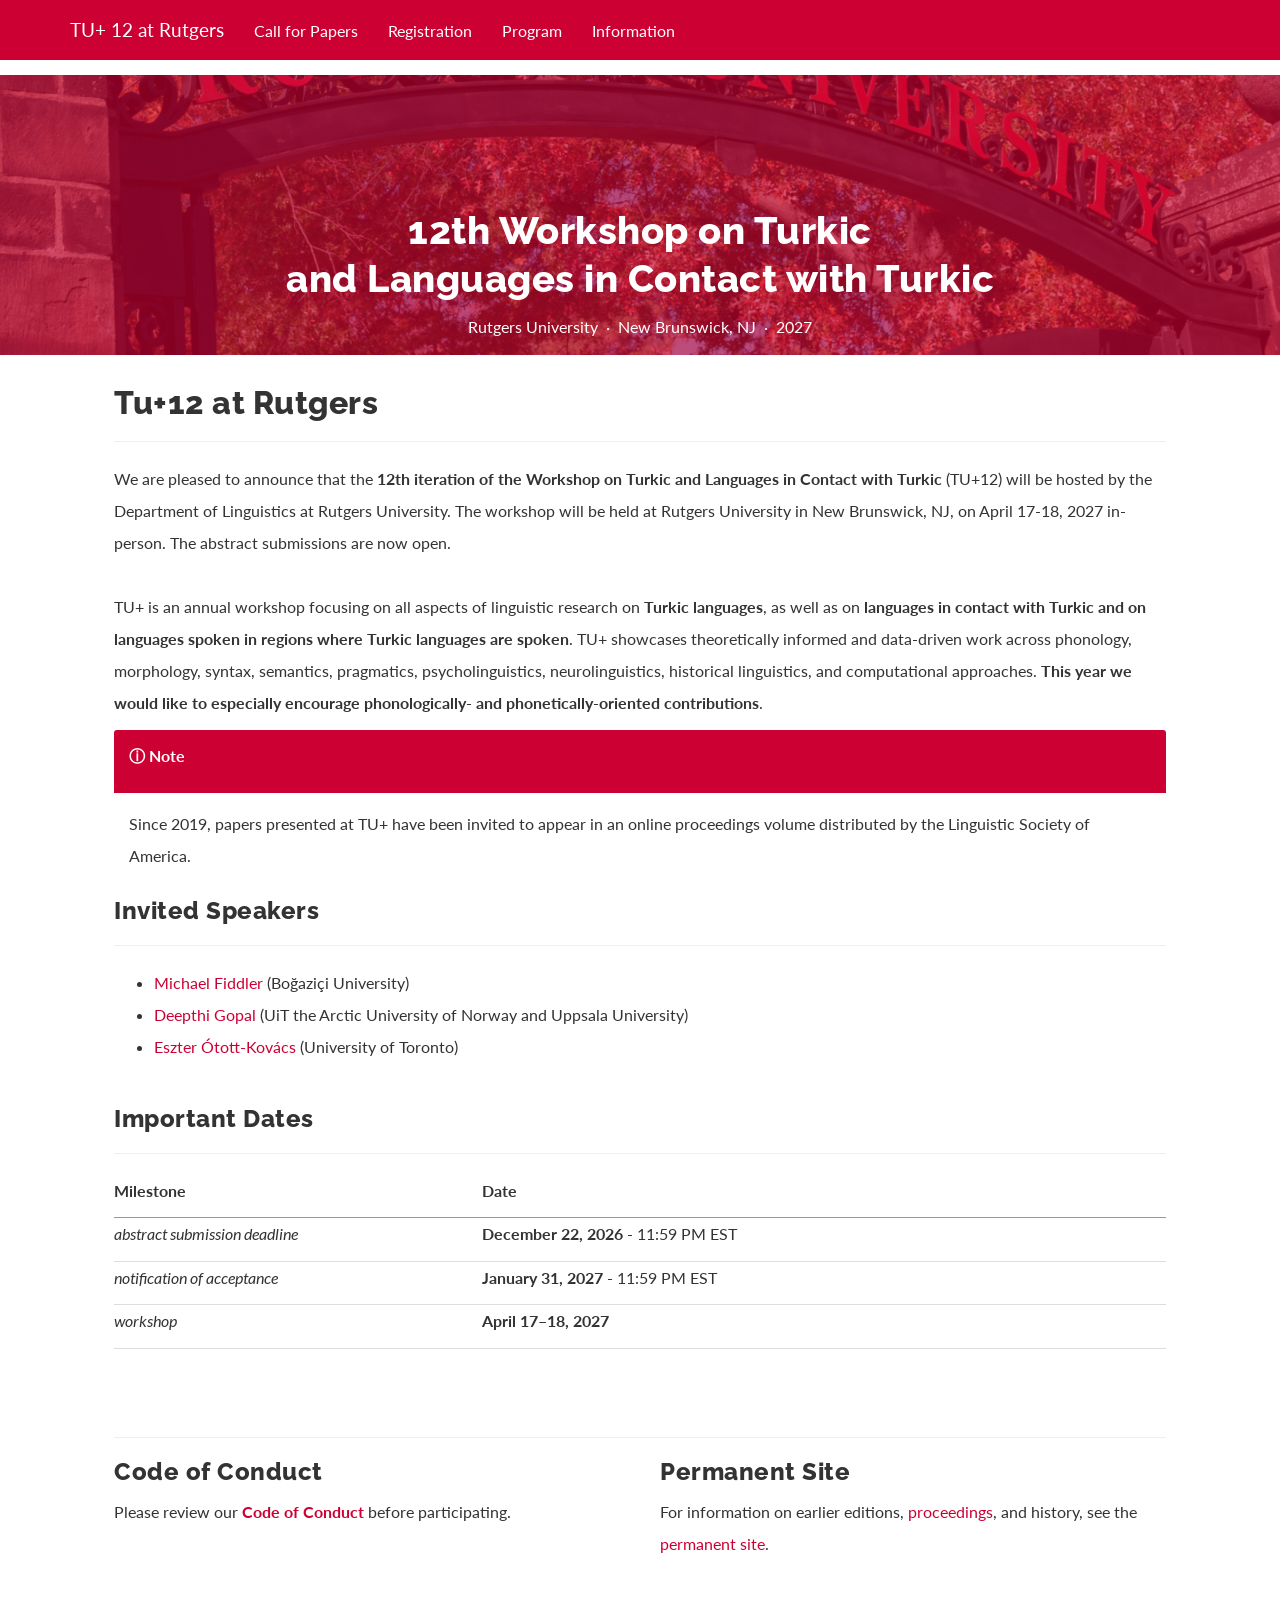
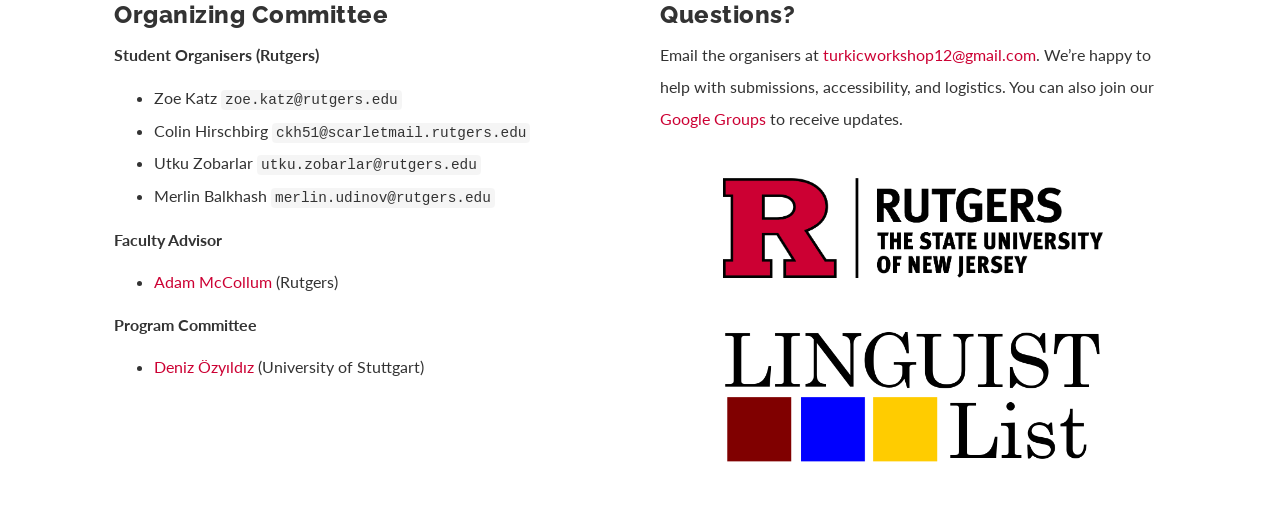
==== commit 9f0a399d: "main" ====
--- a/index.html
+++ b/index.html
@@ -277,22 +277,124 @@
 
 
 <hr />
-<p>We are pleased to announce that the 12th iteration of the Workshop on
-Turkic and Languages in Contact with Turkic (TU+) will be hosted by the
-Department of Linguistics at Rutgers University. The workshop will be
-held at Rutges University in New Brunswick, NJ, on April 17-18, 2027
-in-person. The abstract submissions are now open.<br><br> TU+ is an
-annual workshop focusing on all aspects of linguistic research on Turkic
-languages, as well as on languages in contact with Turkic and on
-languages spoken in regions where Turkic languages are spoken. TU+
-showcases theoretically informed and data-driven work across phonology,
+<p>We are pleased to announce that the <strong>12th iteration of the
+Workshop on Turkic and Languages in Contact with Turkic</strong> (TU+12)
+will be hosted by the Department of Linguistics at Rutgers University.
+The workshop will be held at Rutgers University in New Brunswick, NJ, on
+April 17-18, 2027 in-person. The abstract submissions are now
+open.<br><br> TU+ is an annual workshop focusing on all aspects of
+linguistic research on <strong>Turkic languages</strong>, as well as on
+<strong>languages in contact with Turkic and on languages spoken in
+regions where Turkic languages are spoken</strong>. TU+ showcases
+theoretically informed and data-driven work across phonology,
 morphology, syntax, semantics, pragmatics, psycholinguistics,
 neurolinguistics, historical linguistics, and computational approaches.
-This year we would like to especially encourage phonologically- and
-phonetically-oriented contributions.<br><br> Please reach out to us at
-<a
-href="mailto:turkicworkshop12@gmail.com">turkicworkshop12@gmail.com</a>
-if you have any questions.<br></p>
+<strong>This year we would like to especially encourage phonologically-
+and phonetically-oriented contributions</strong>.<br></p>
+<div class="panel.panel-default">
+<div class="panel-heading"
+style="background-color: #CC0033; color: white; border-color: #CC0033;">
+<p><strong>ⓘ Note</strong></p>
+</div>
+<div class="panel-body">
+<p>Since 2019, papers presented at TU+ have been invited to appear in an
+online proceedings volume distributed by the Linguistic Society of
+America.</p>
+</div>
+</div>
+<div id="invited-speakers" class="section level3">
+<h3>Invited Speakers</h3>
+<hr />
+<ul>
+<li><a href="https://sites.google.com/view/michaelfiddler">Michael
+Fiddler</a> (Boğaziçi University)</li>
+<li><a href="https://deepthigop.al">Deepthi Gopal</a> (UiT the Arctic
+University of Norway and Uppsala University)</li>
+<li><a href="https://eszterotottkovacs.ca">Eszter Ótott-Kovács</a>
+(University of Toronto)<br><br></li>
+</ul>
+</div>
+<div id="important-dates" class="section level3">
+<h3>Important Dates</h3>
+<hr />
+<div style="width: 100%; margin-bottom: 35px;">
+<div
+style="display: grid; grid-template-columns: 35% 65%; padding: 0px 0; border-bottom: 1px solid #999; font-weight: bold;">
+<p>Milestone</p>
+<p>Date</p>
+</div>
+<div
+style="display: grid; grid-template-columns: 35% 65%; padding: 0px 0; border-bottom: 1px solid #ddd;">
+<p><em>abstract submission deadline</em></p>
+<p><strong>December 22, 2026</strong> - 11:59 PM EST</p>
+</div>
+<div
+style="display: grid; grid-template-columns: 35% 65%; padding: 0px 0; border-bottom: 1px solid #ddd;">
+<p><em>notification of acceptance</em></p>
+<p><strong>January 31, 2027</strong> - 11:59 PM EST</p>
+</div>
+<div
+style="display: grid; grid-template-columns: 35% 65%; padding: 0px 0; border-bottom: 1px solid #ddd;">
+<p><em>workshop</em></p>
+<p><strong>April 17–18, 2027</strong></p>
+</div>
+</div>
+<p><br></p>
+<hr />
+</div>
+<div
+style="display: grid; grid-template-columns: repeat(2, minmax(0, 1fr)); column-gap: 40px; align-items: start;">
+<div style="min-width: 0;">
+<div id="code-of-conduct" class="section level3">
+<h3>Code of Conduct</h3>
+<p>Please review our <a href="#"><strong>Code of Conduct</strong></a>
+before participating.<br><br><br></p>
+</div>
+<div id="organizing-committee" class="section level3">
+<h3>Organizing Committee</h3>
+<p><strong>Student Organisers (Rutgers)</strong></p>
+<ul>
+<li>Zoe Katz <code>zoe.katz@rutgers.edu</code></li>
+<li>Colin Hirschbirg <code>ckh51@scarletmail.rutgers.edu</code></li>
+<li>Utku Zobarlar <code>utku.zobarlar@rutgers.edu</code></li>
+<li>Merlin Balkhash <code>merlin.udinov@rutgers.edu</code></li>
+</ul>
+<p><strong>Faculty Advisor</strong></p>
+<ul>
+<li><a href="https://www.adammccollum.net">Adam McCollum</a>
+(Rutgers)</li>
+</ul>
+<p><strong>Program Committee</strong></p>
+<ul>
+<li><a href="https://deniz.fr">Deniz Özyıldız</a> (University of
+Stuttgart)</li>
+</ul>
+</div>
+</div>
+<div style="min-width: 0;">
+<div id="permanent-site" class="section level3">
+<h3>Permanent Site</h3>
+<p>For information on earlier editions, <a
+href="https://journals.linguisticsociety.org/proceedings/index.php/tu/issue/archive">proceedings</a>,
+and history, see the <a
+href="https://turkicworkshop.github.io">permanent site</a>.<br><br></p>
+</div>
+<div id="questions" class="section level3">
+<h3>Questions?</h3>
+<p>Email the organisers at <a
+href="mailto:turkicworkshop12@gmail.com">turkicworkshop12@gmail.com</a>.
+We’re happy to help with submissions, accessibility, and logistics. You
+can also join our <a
+href="https://docs.google.com/forms/d/e/1FAIpQLSdBsOA96yFu-HrBacZrX1COA1abtx_p5CxpDqzc5pkbowjrCA/viewform">Google
+Groups</a> to receive updates.<br><br></p>
+<div style="text-align: center;">
+<p><img src="images/rutgers-logo.png" style="width:75.0%" /></p>
+<p><br></p>
+<p><img src="images/linguist-list-logo.png" style="width:75.0%" /></p>
+</div>
+</div>
+</div>
+</div>
 
 
 
--- a/style.css
+++ b/style.css
@@ -365,3 +365,5 @@
 .main-container { max-width: 1100px !important; padding-left: 24px; padding-right: 24px; }
 .main-container > .site-banner { margin-left: calc(50% - 50vw); margin-right: calc(50% - 50vw); }
 @media (max-width: 767px) { body { padding-top: 50px; } .site-banner { padding: 30px 16px; } }
+
+
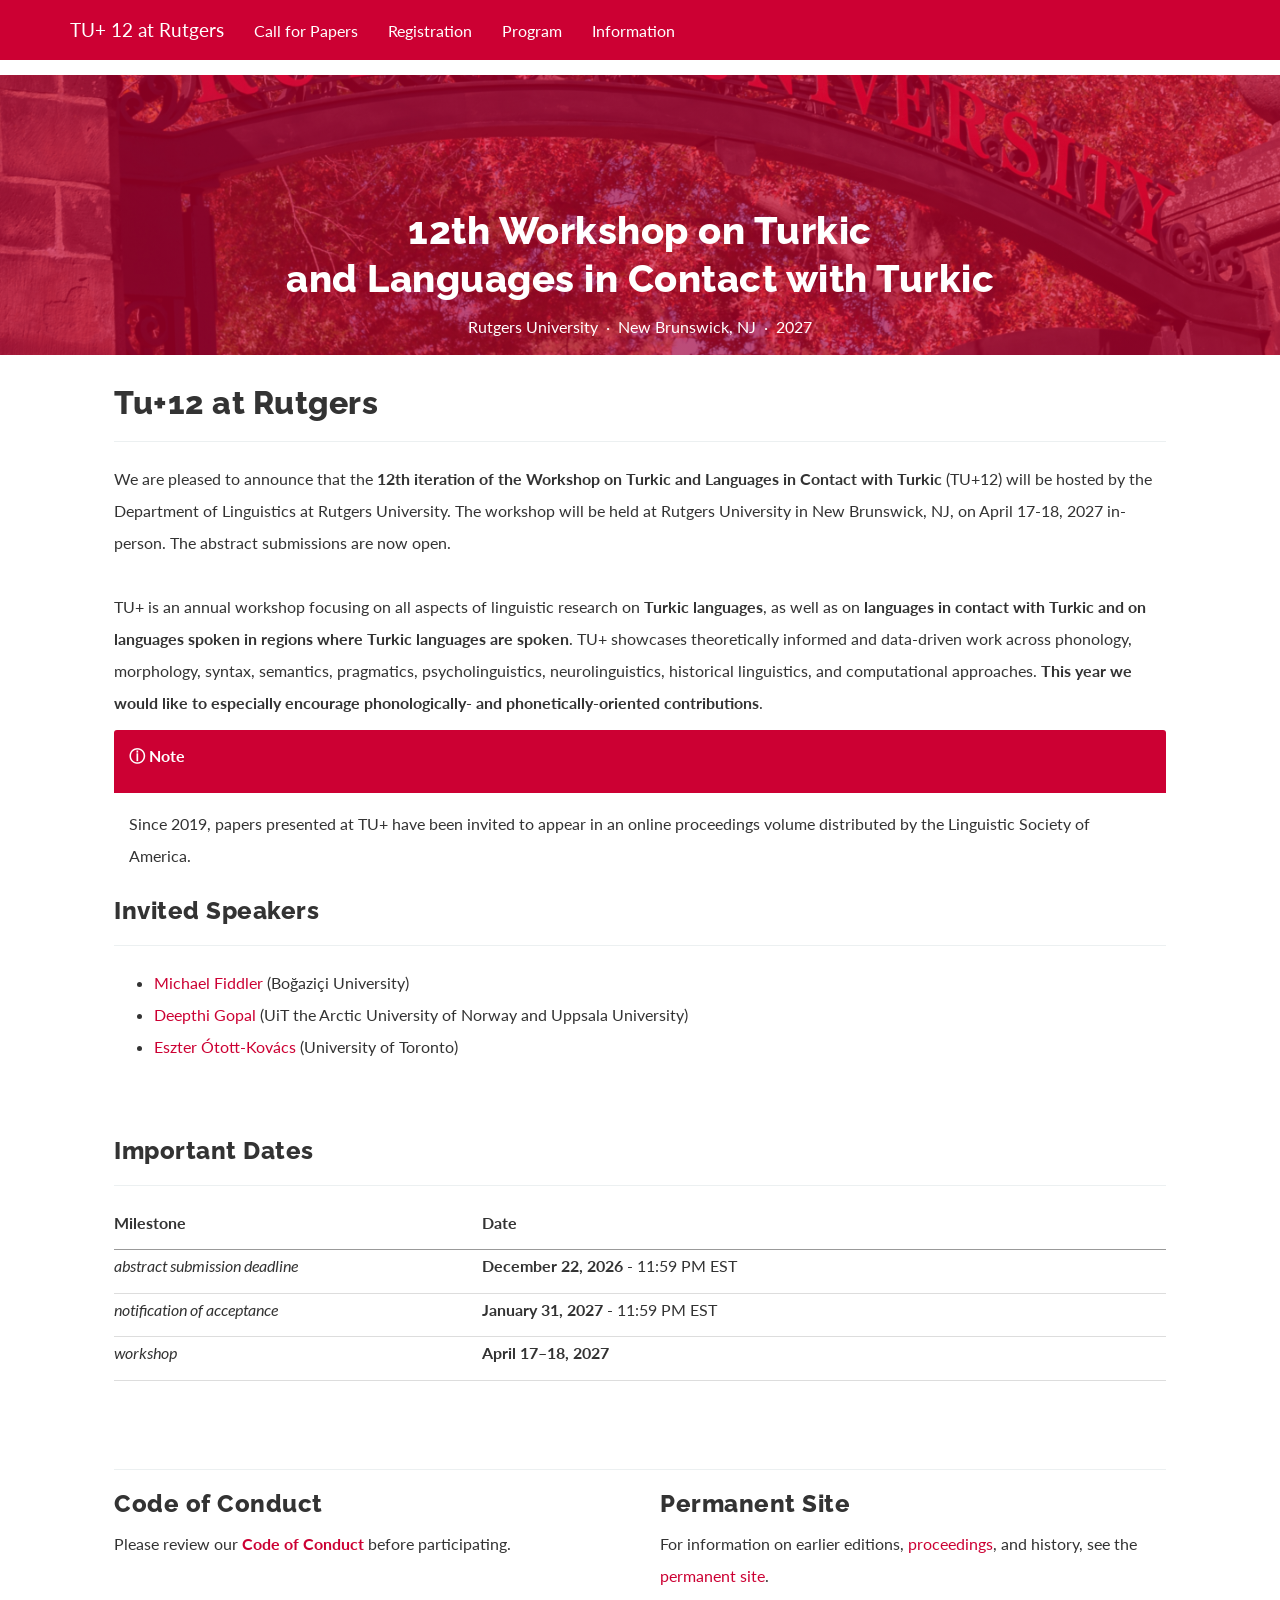
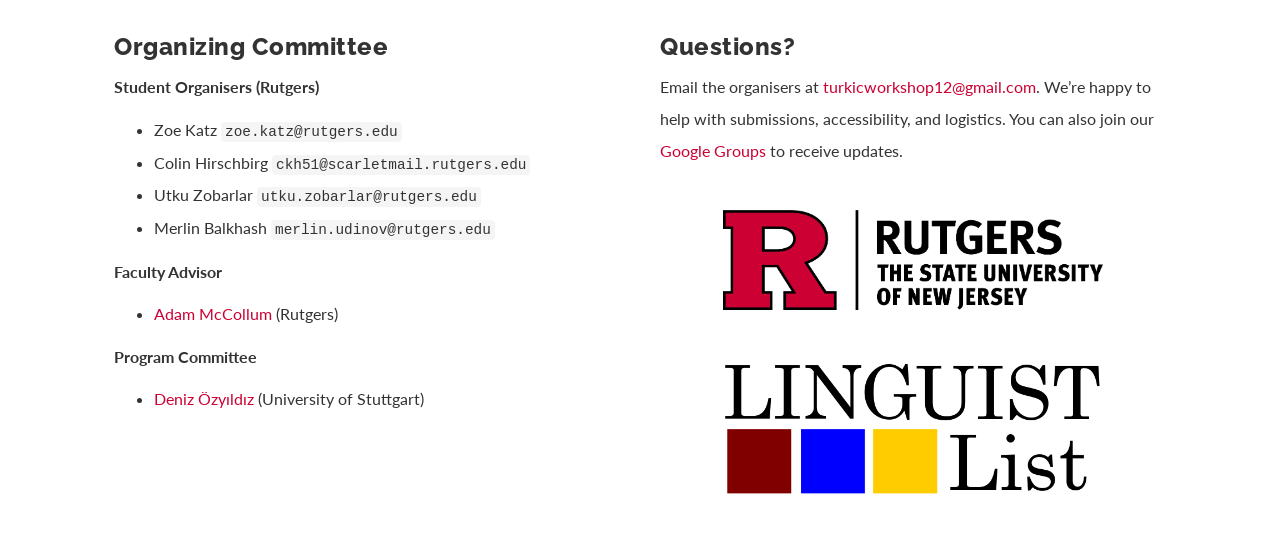
==== commit 31df7da7: "code of conduct" ====
--- a/index.html
+++ b/index.html
@@ -311,7 +311,7 @@
 <li><a href="https://deepthigop.al">Deepthi Gopal</a> (UiT the Arctic
 University of Norway and Uppsala University)</li>
 <li><a href="https://eszterotottkovacs.ca">Eszter Ótott-Kovács</a>
-(University of Toronto)<br><br></li>
+(University of Toronto)<br><br><br></li>
 </ul>
 </div>
 <div id="important-dates" class="section level3">
@@ -347,8 +347,9 @@
 <div style="min-width: 0;">
 <div id="code-of-conduct" class="section level3">
 <h3>Code of Conduct</h3>
-<p>Please review our <a href="#"><strong>Code of Conduct</strong></a>
-before participating.<br><br><br></p>
+<p>Please review our <a
+href="https://turkicworkshop.github.io/tu12/codeofconduct"><strong>Code
+of Conduct</strong></a> before participating.<br><br><br></p>
 </div>
 <div id="organizing-committee" class="section level3">
 <h3>Organizing Committee</h3>
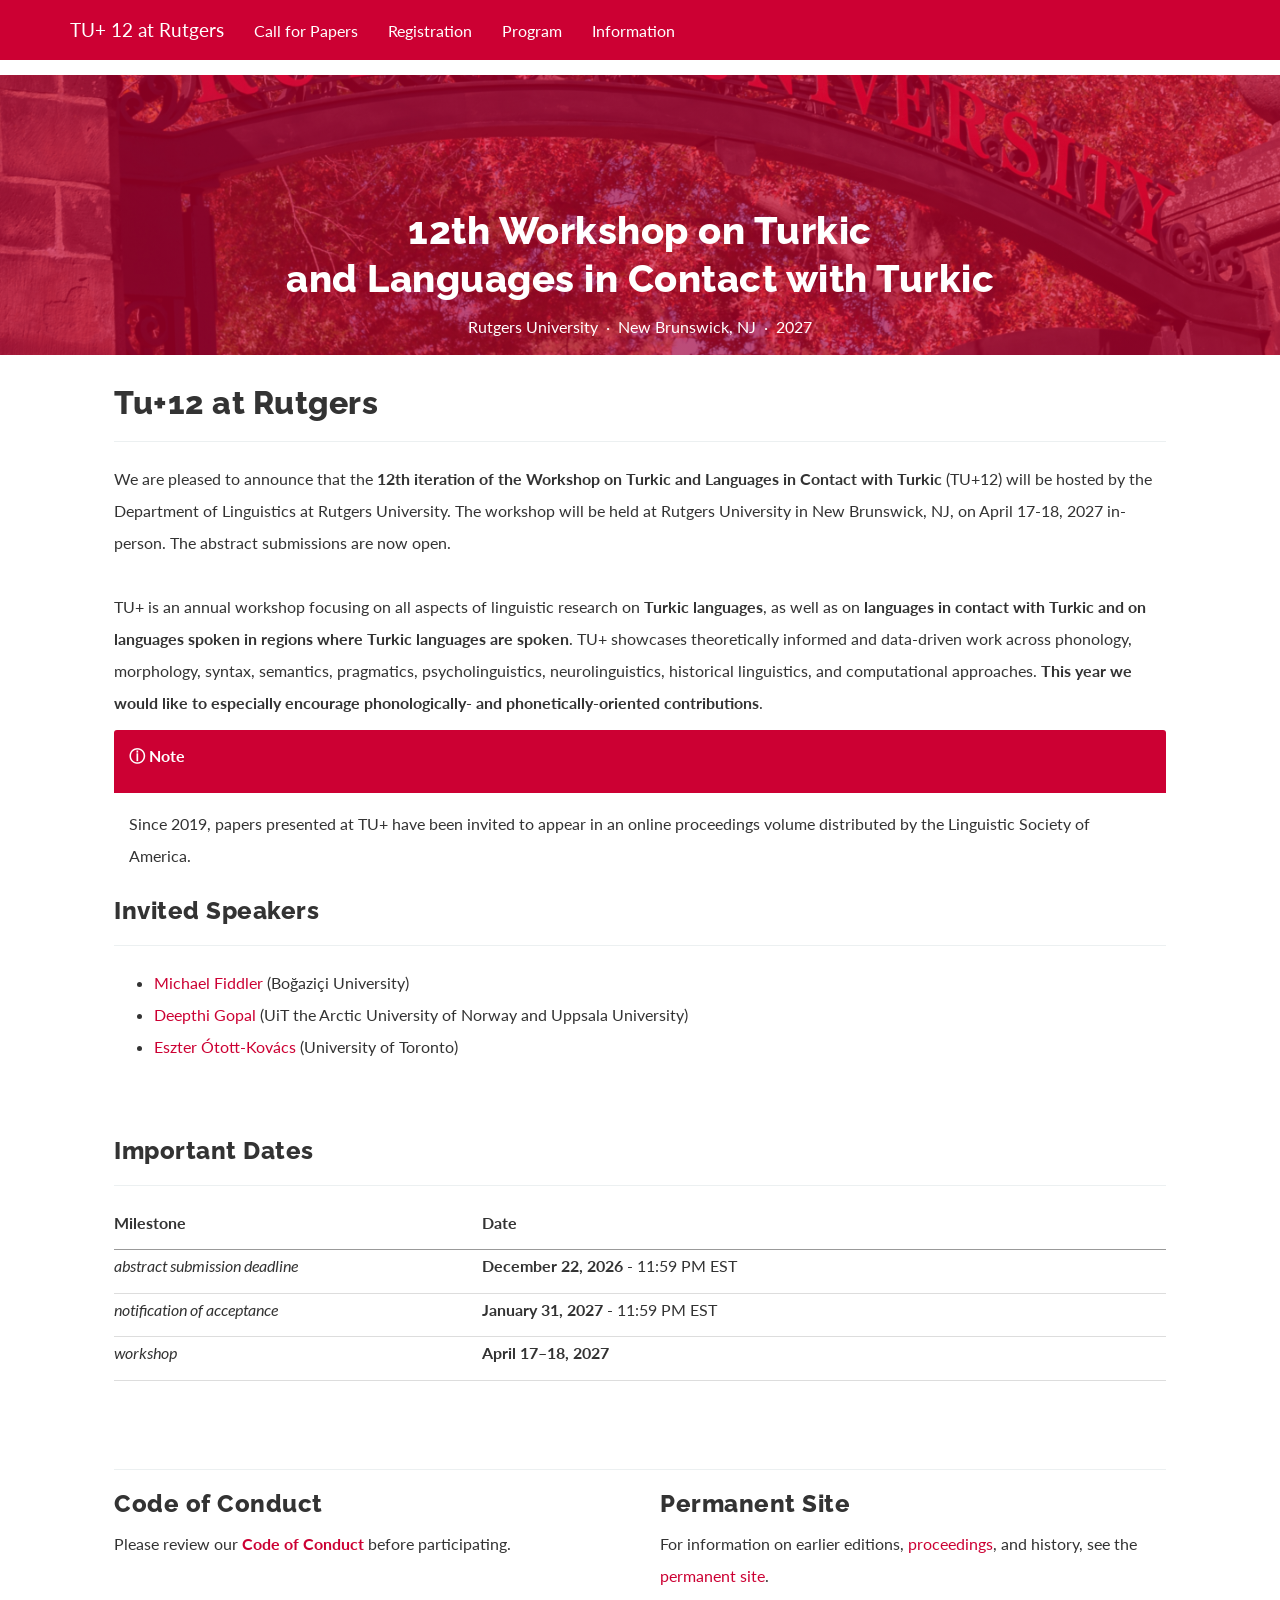
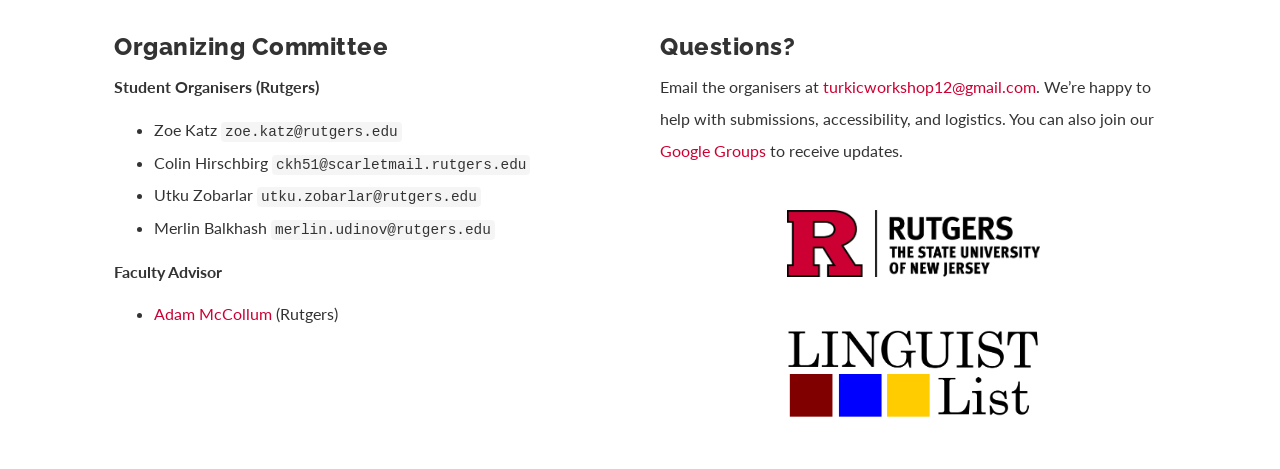
==== commit 76af0c25: "new updates" ====
--- a/index.html
+++ b/index.html
@@ -365,11 +365,6 @@
 <li><a href="https://www.adammccollum.net">Adam McCollum</a>
 (Rutgers)</li>
 </ul>
-<p><strong>Program Committee</strong></p>
-<ul>
-<li><a href="https://deniz.fr">Deniz Özyıldız</a> (University of
-Stuttgart)</li>
-</ul>
 </div>
 </div>
 <div style="min-width: 0;">
@@ -389,9 +384,11 @@
 href="https://docs.google.com/forms/d/e/1FAIpQLSdBsOA96yFu-HrBacZrX1COA1abtx_p5CxpDqzc5pkbowjrCA/viewform">Google
 Groups</a> to receive updates.<br><br></p>
 <div style="text-align: center;">
-<p><img src="images/rutgers-logo.png" style="width:75.0%" /></p>
+<p><a href="https://www.rutgers.edu"><img src="images/rutgers-logo.png"
+style="width:50.0%" /></a></p>
 <p><br></p>
-<p><img src="images/linguist-list-logo.png" style="width:75.0%" /></p>
+<p><a href="https://linguistlist.org/issues/37/3491/"><img
+src="images/linguist-list-logo.png" style="width:50.0%" /></a></p>
 </div>
 </div>
 </div>
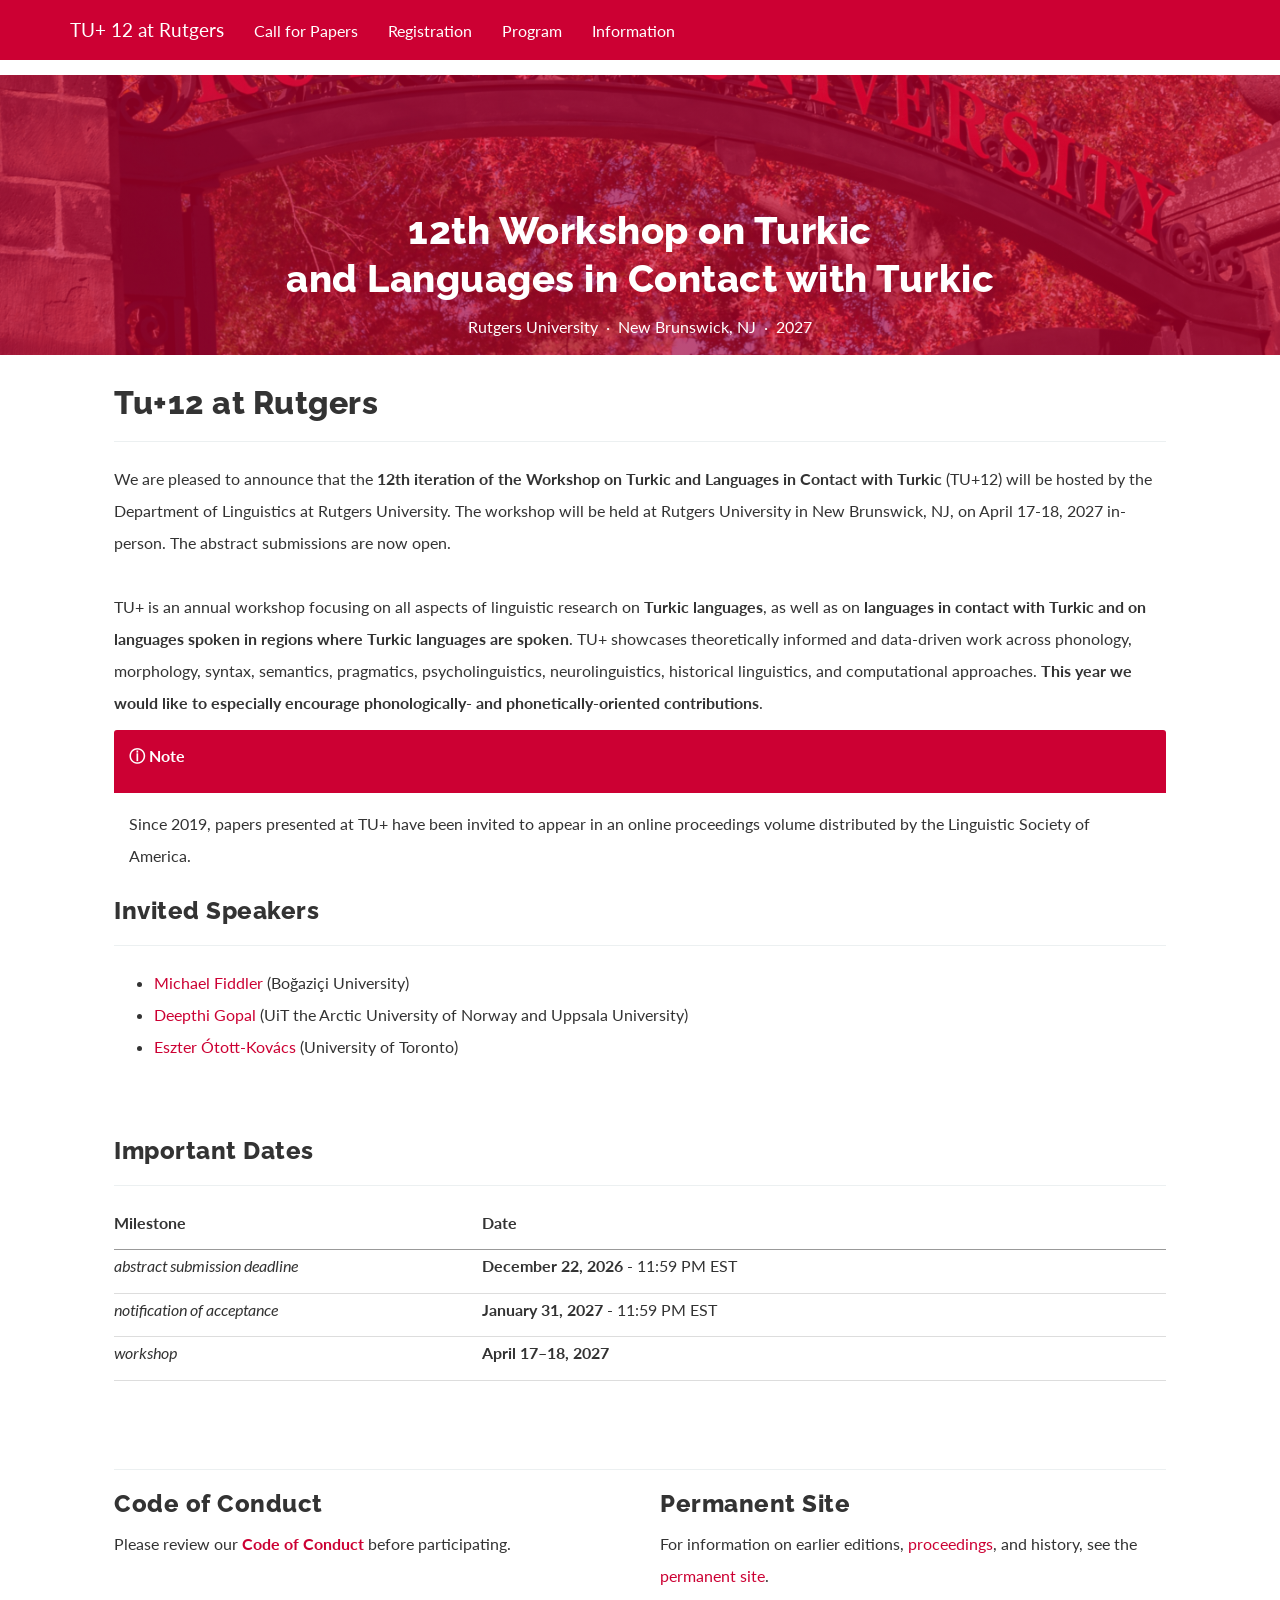
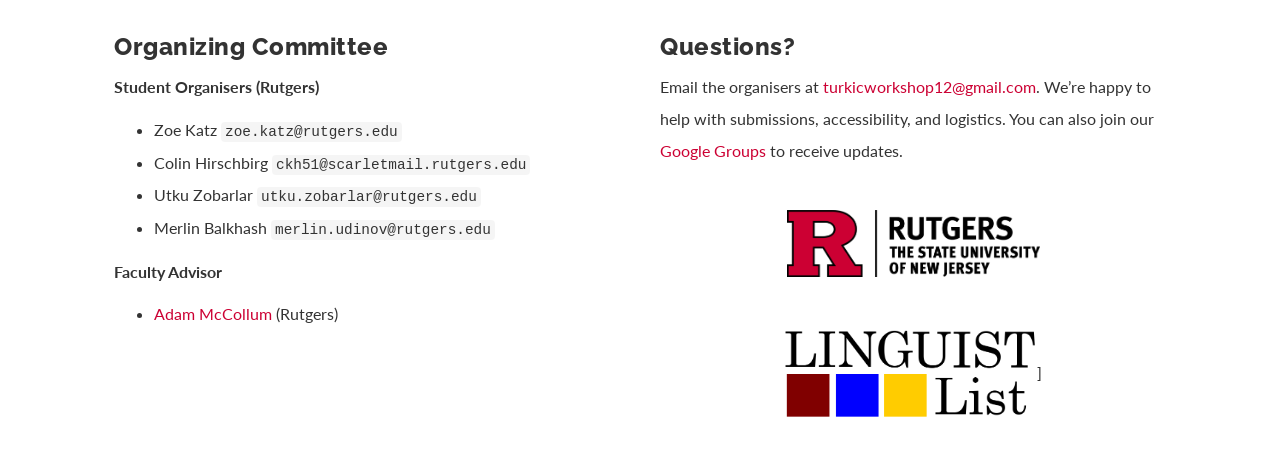
==== commit 80f6ec1d: "update" ====
--- a/index.html
+++ b/index.html
@@ -384,11 +384,9 @@
 href="https://docs.google.com/forms/d/e/1FAIpQLSdBsOA96yFu-HrBacZrX1COA1abtx_p5CxpDqzc5pkbowjrCA/viewform">Google
 Groups</a> to receive updates.<br><br></p>
 <div style="text-align: center;">
-<p><a href="https://www.rutgers.edu"><img src="images/rutgers-logo.png"
-style="width:50.0%" /></a></p>
+<p><img src="images/rutgers-logo.png" style="width:50.0%" /></p>
 <p><br></p>
-<p><a href="https://linguistlist.org/issues/37/3491/"><img
-src="images/linguist-list-logo.png" style="width:50.0%" /></a></p>
+<p><img src="images/linguist-list-logo.png" style="width:50.0%" />]</p>
 </div>
 </div>
 </div>
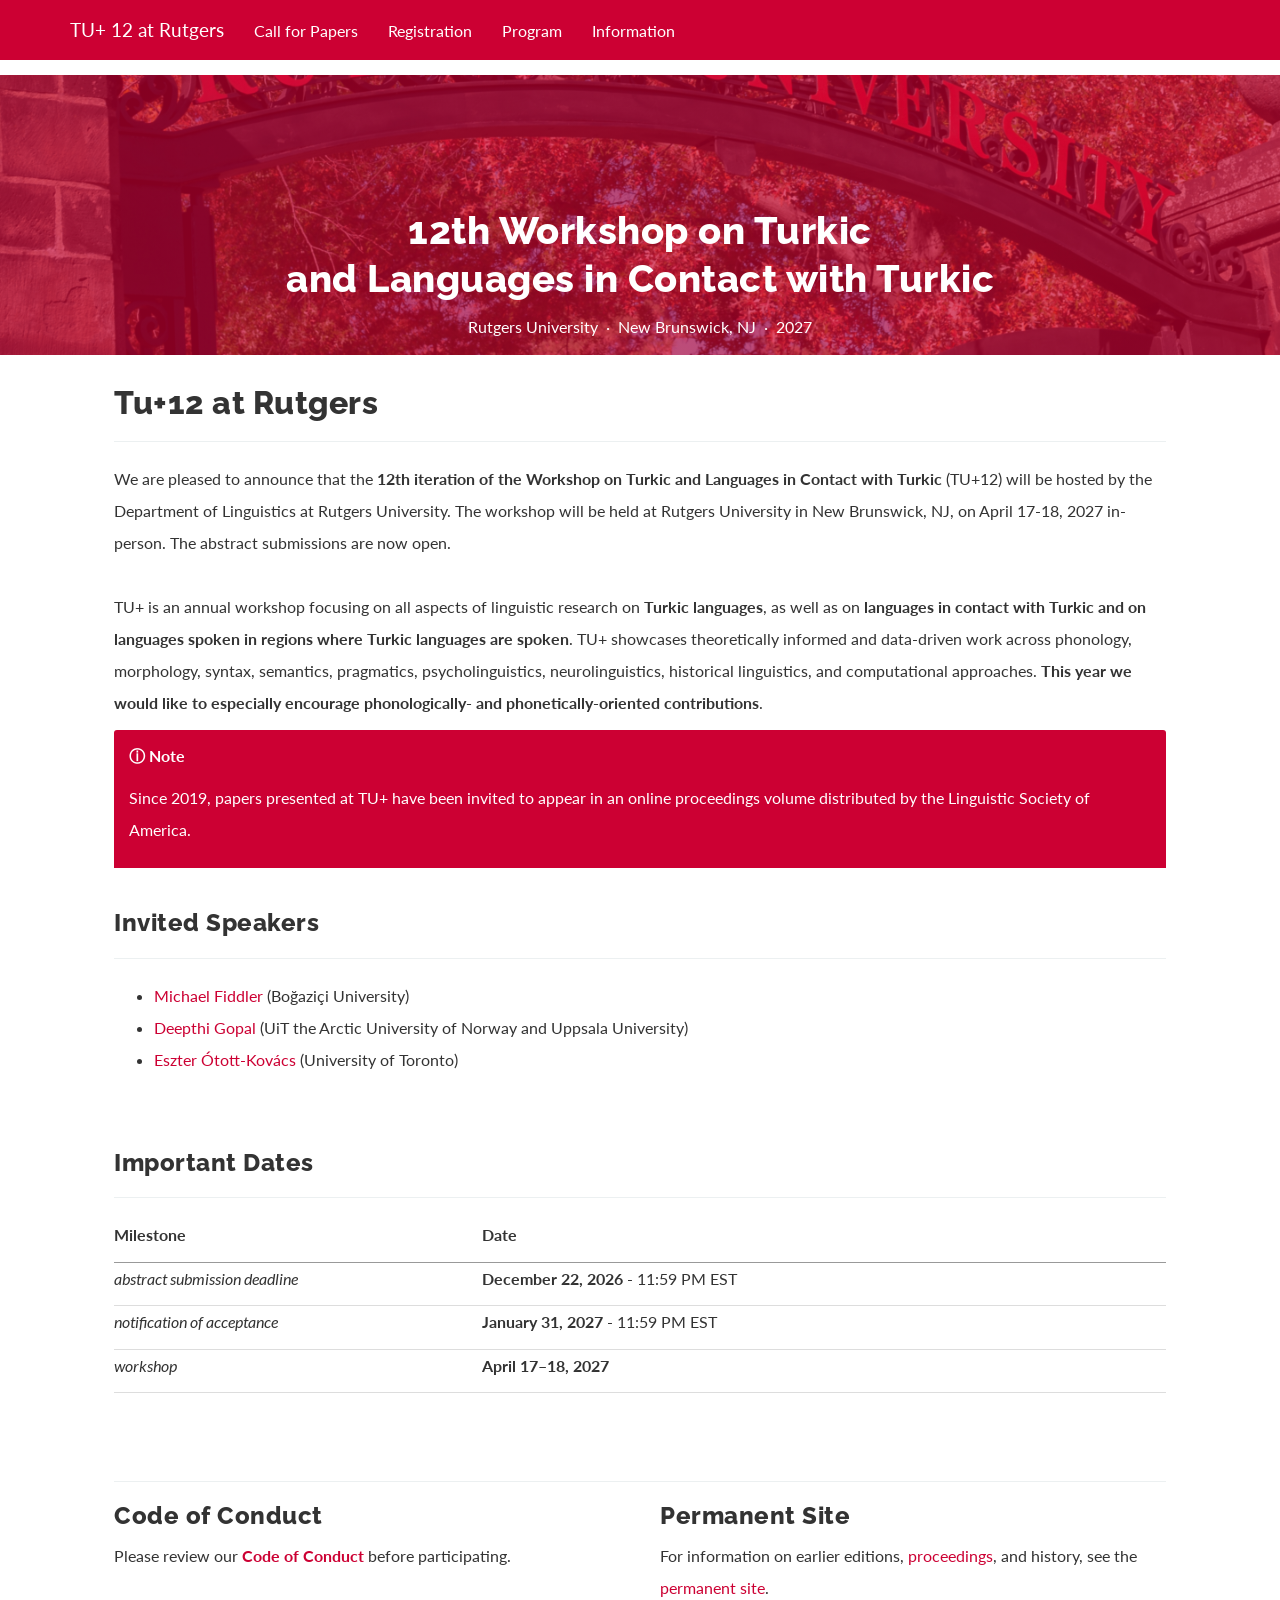
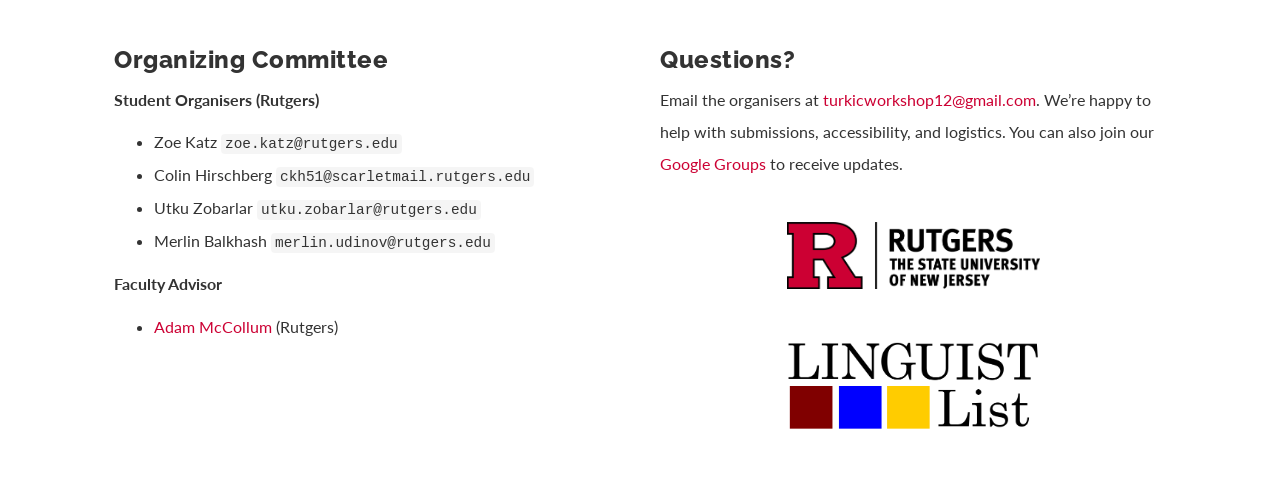
==== commit dc399cc2: "Update typos on front page" ====
--- a/index.html
+++ b/index.html
@@ -13,7 +13,7 @@
 
 <title>Tu+12 at Rutgers</title>
 
-<script src="site_libs/header-attrs-2.30/header-attrs.js"></script>
+<script src="site_libs/header-attrs-2.32/header-attrs.js"></script>
 <script src="site_libs/jquery-3.6.0/jquery-3.6.0.min.js"></script>
 <meta name="viewport" content="width=device-width, initial-scale=1" />
 <link href="site_libs/bootstrap-3.3.5/css/flatly.min.css" rel="stylesheet" />
@@ -295,13 +295,12 @@
 <div class="panel-heading"
 style="background-color: #CC0033; color: white; border-color: #CC0033;">
 <p><strong>ⓘ Note</strong></p>
-</div>
-<div class="panel-body">
 <p>Since 2019, papers presented at TU+ have been invited to appear in an
 online proceedings volume distributed by the Linguistic Society of
 America.</p>
 </div>
 </div>
+<p><br></p>
 <div id="invited-speakers" class="section level3">
 <h3>Invited Speakers</h3>
 <hr />
@@ -356,7 +355,7 @@
 <p><strong>Student Organisers (Rutgers)</strong></p>
 <ul>
 <li>Zoe Katz <code>zoe.katz@rutgers.edu</code></li>
-<li>Colin Hirschbirg <code>ckh51@scarletmail.rutgers.edu</code></li>
+<li>Colin Hirschberg <code>ckh51@scarletmail.rutgers.edu</code></li>
 <li>Utku Zobarlar <code>utku.zobarlar@rutgers.edu</code></li>
 <li>Merlin Balkhash <code>merlin.udinov@rutgers.edu</code></li>
 </ul>
@@ -386,7 +385,7 @@
 <div style="text-align: center;">
 <p><img src="images/rutgers-logo.png" style="width:50.0%" /></p>
 <p><br></p>
-<p><img src="images/linguist-list-logo.png" style="width:50.0%" />]</p>
+<p><img src="images/linguist-list-logo.png" style="width:50.0%" /></p>
 </div>
 </div>
 </div>
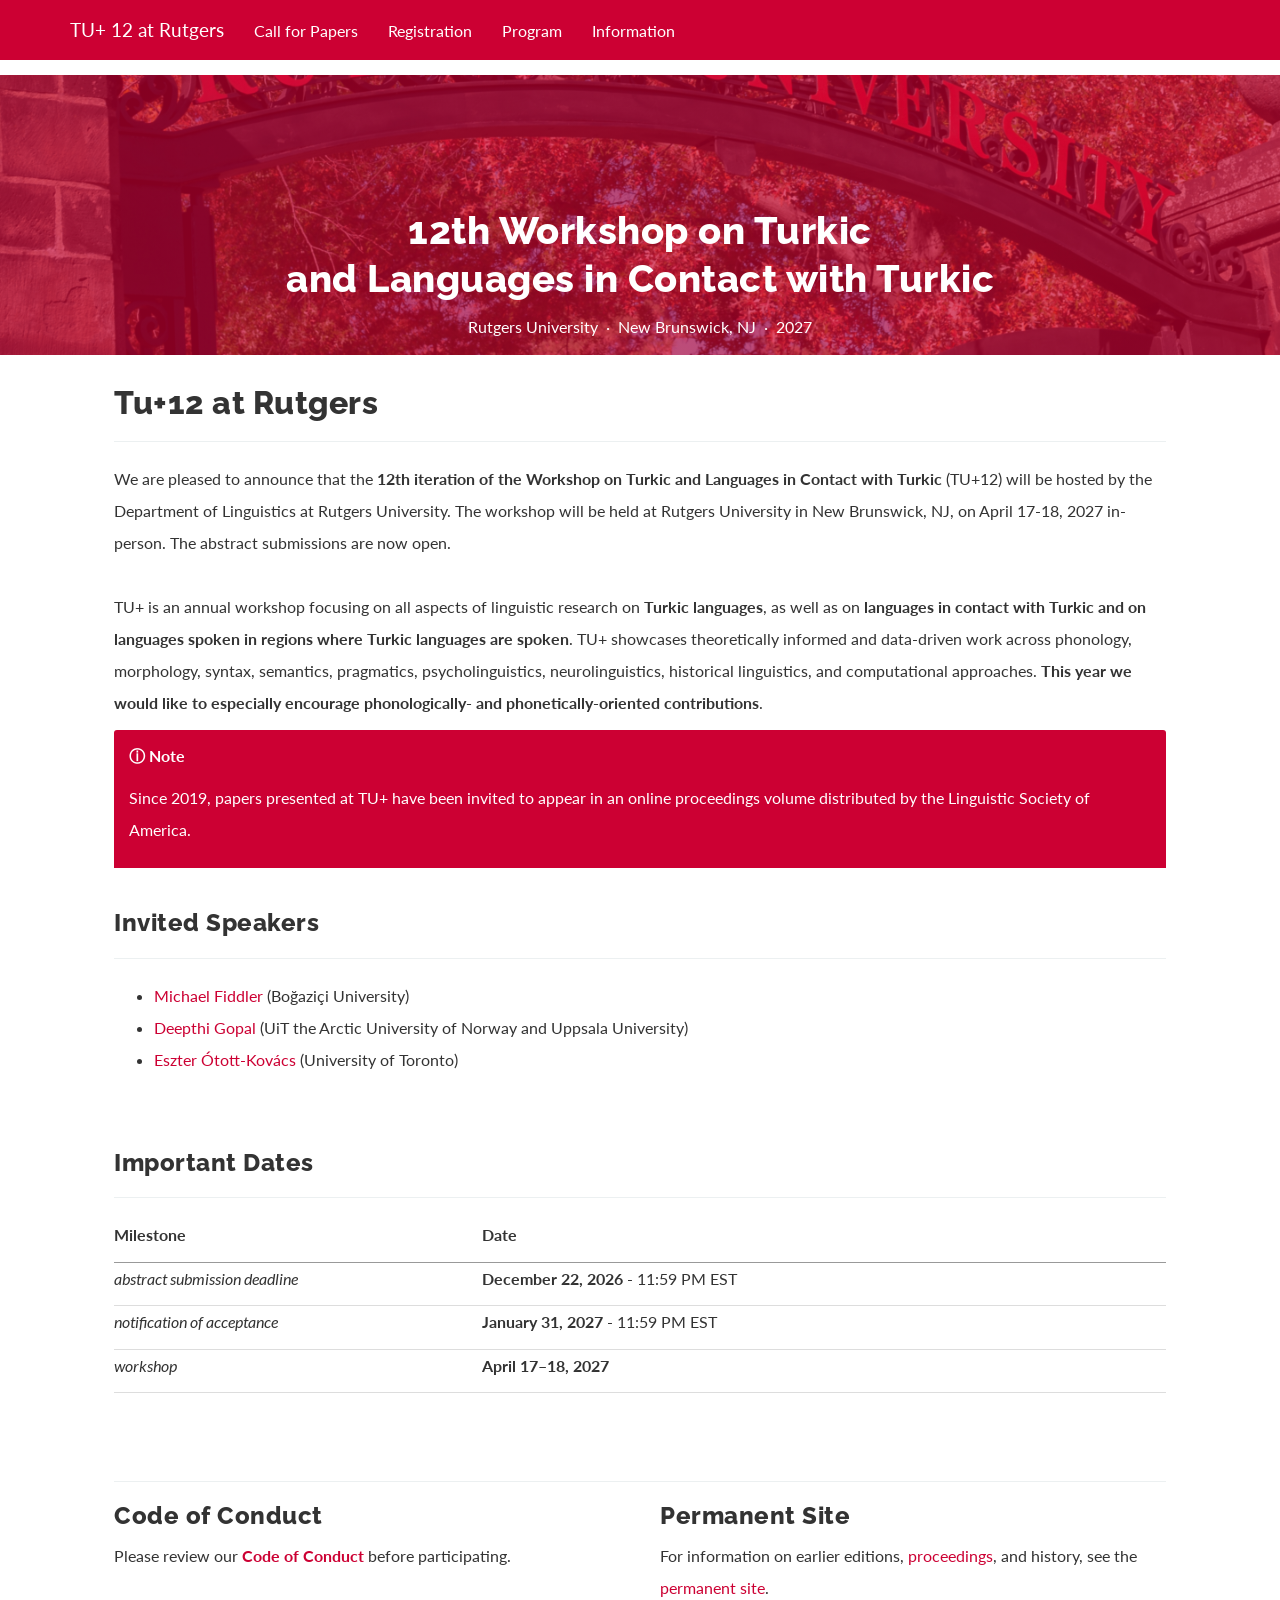
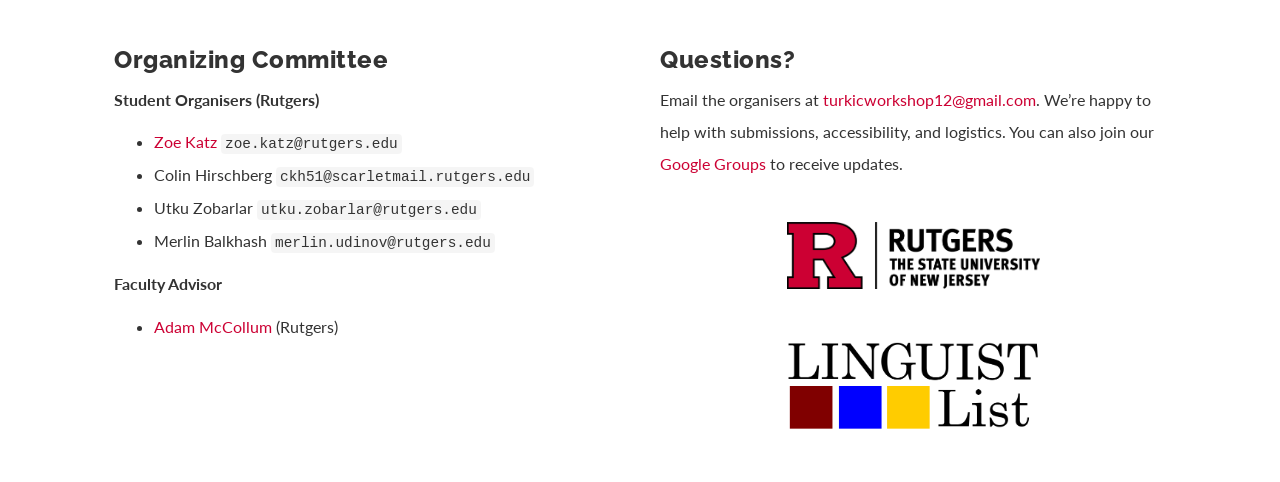
==== commit 011210f0: "Added zoe website" ====
--- a/index.html
+++ b/index.html
@@ -354,7 +354,8 @@
 <h3>Organizing Committee</h3>
 <p><strong>Student Organisers (Rutgers)</strong></p>
 <ul>
-<li>Zoe Katz <code>zoe.katz@rutgers.edu</code></li>
+<li><a href="https://zoekatz14.github.io/website/index.html">Zoe
+Katz</a> <code>zoe.katz@rutgers.edu</code></li>
 <li>Colin Hirschberg <code>ckh51@scarletmail.rutgers.edu</code></li>
 <li>Utku Zobarlar <code>utku.zobarlar@rutgers.edu</code></li>
 <li>Merlin Balkhash <code>merlin.udinov@rutgers.edu</code></li>
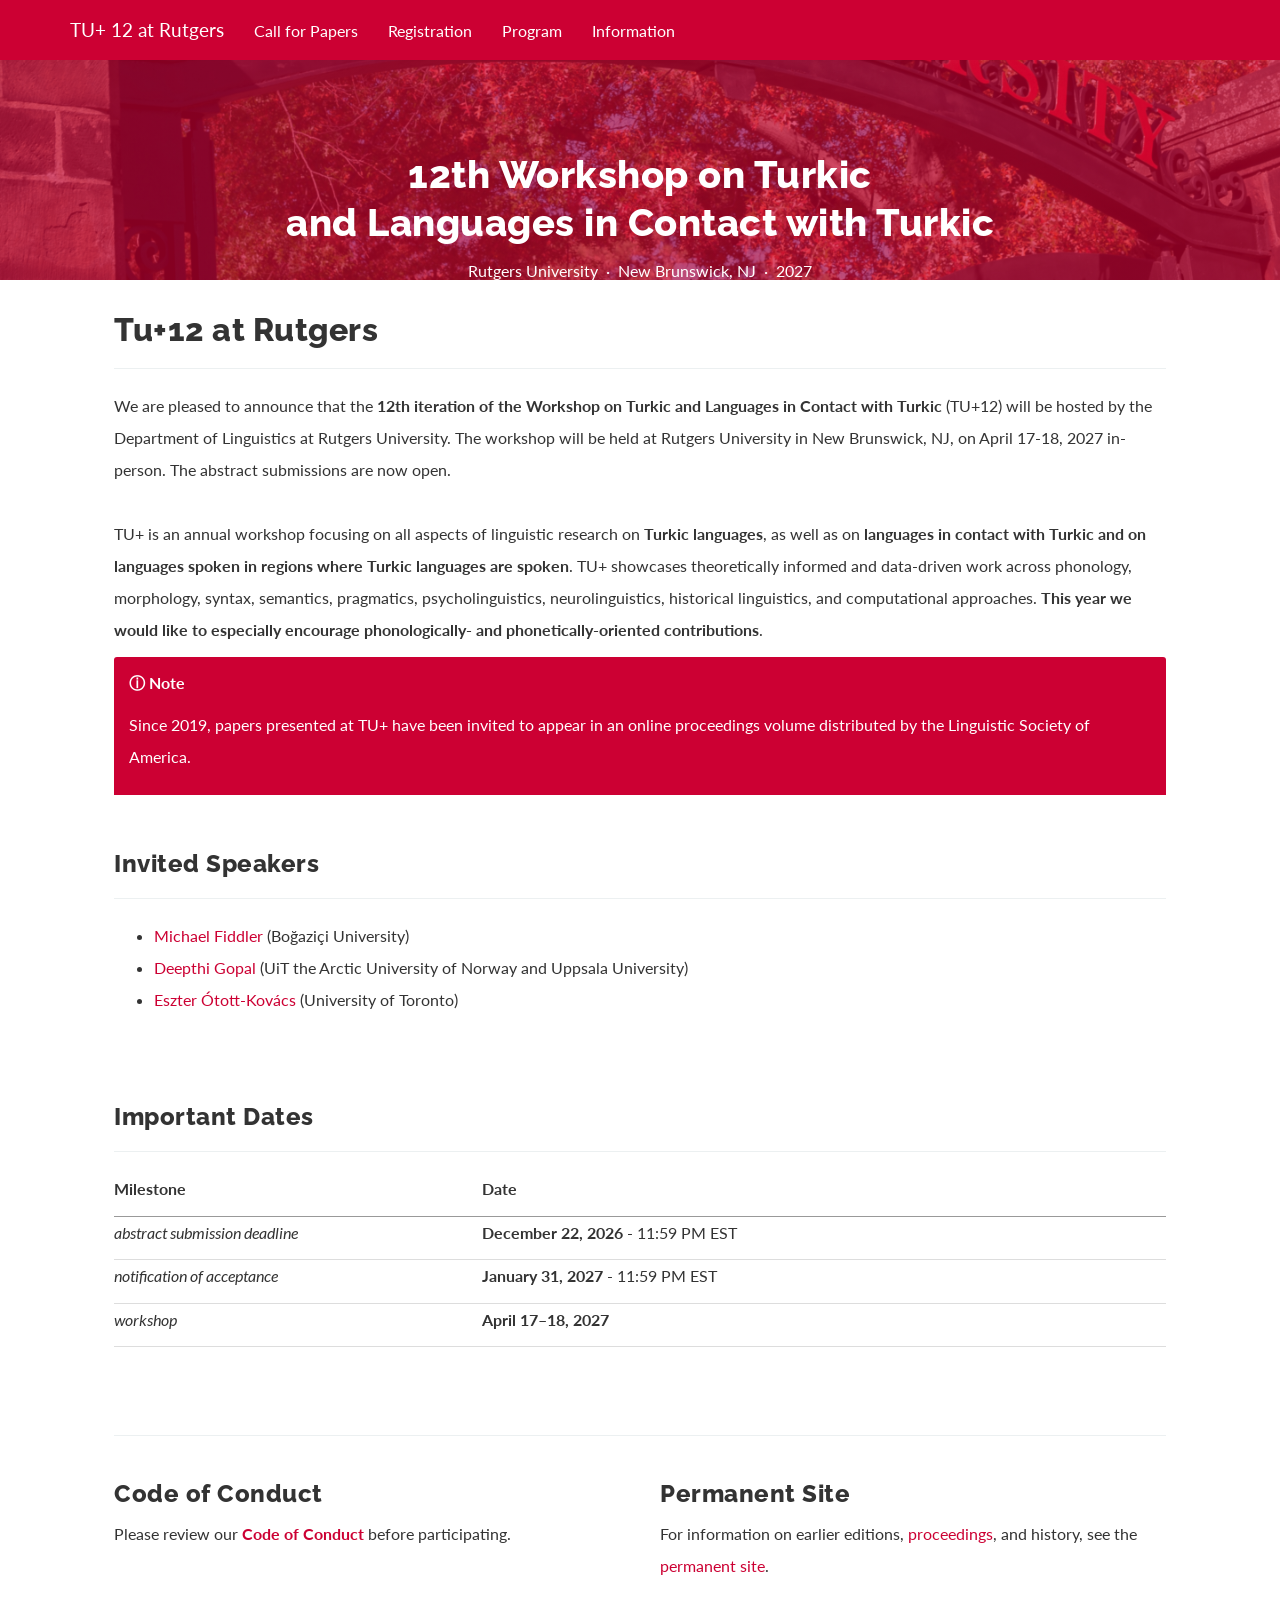
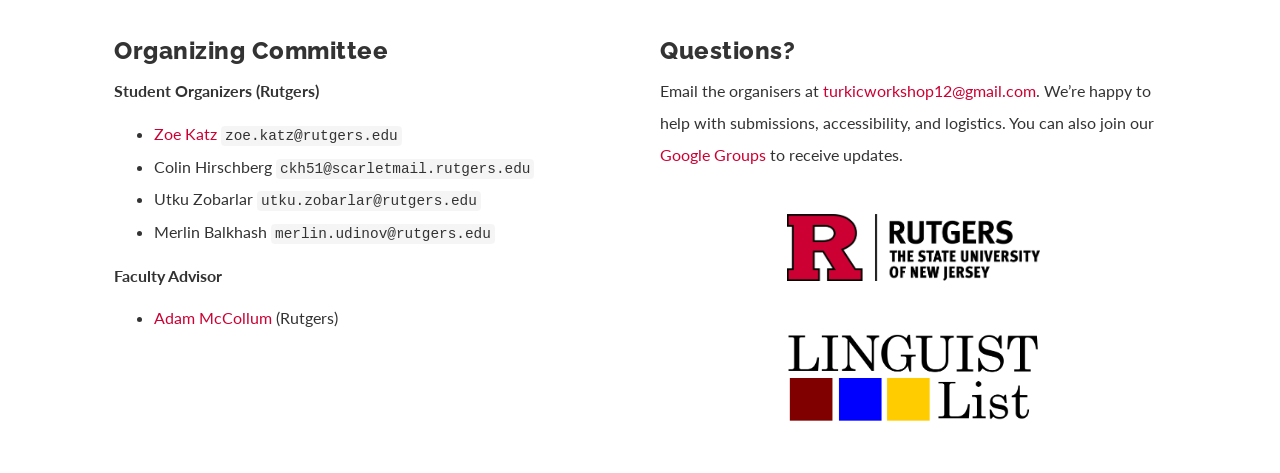
==== commit 980cc8ea: "typo" ====
--- a/index.html
+++ b/index.html
@@ -352,7 +352,7 @@
 </div>
 <div id="organizing-committee" class="section level3">
 <h3>Organizing Committee</h3>
-<p><strong>Student Organisers (Rutgers)</strong></p>
+<p><strong>Student Organizers (Rutgers)</strong></p>
 <ul>
 <li><a href="https://zoekatz14.github.io/website/index.html">Zoe
 Katz</a> <code>zoe.katz@rutgers.edu</code></li>
--- a/style.css
+++ b/style.css
@@ -11,12 +11,18 @@
   line-height: 2;
   color: #333;
   background: #fff;
+  padding-top: 0 !important;
+  margin-top: 0 !important;
 }
 
 h1, h2, h3, h4, h5, h6 {
   font-family: "Raleway", sans-serif !important;
   font-weight: 800 !important;
   letter-spacing: 0.5px;
+  padding-top: 0 !important;
+  margin-top: 1em !important;   /* normal visible spacing above headings; adjust to taste */
+  scroll-margin-top: 60px;      /* keeps anchor jumps from hiding under the navbar */
+
 }
 
 /* Title block on the page (not the TOC) */
